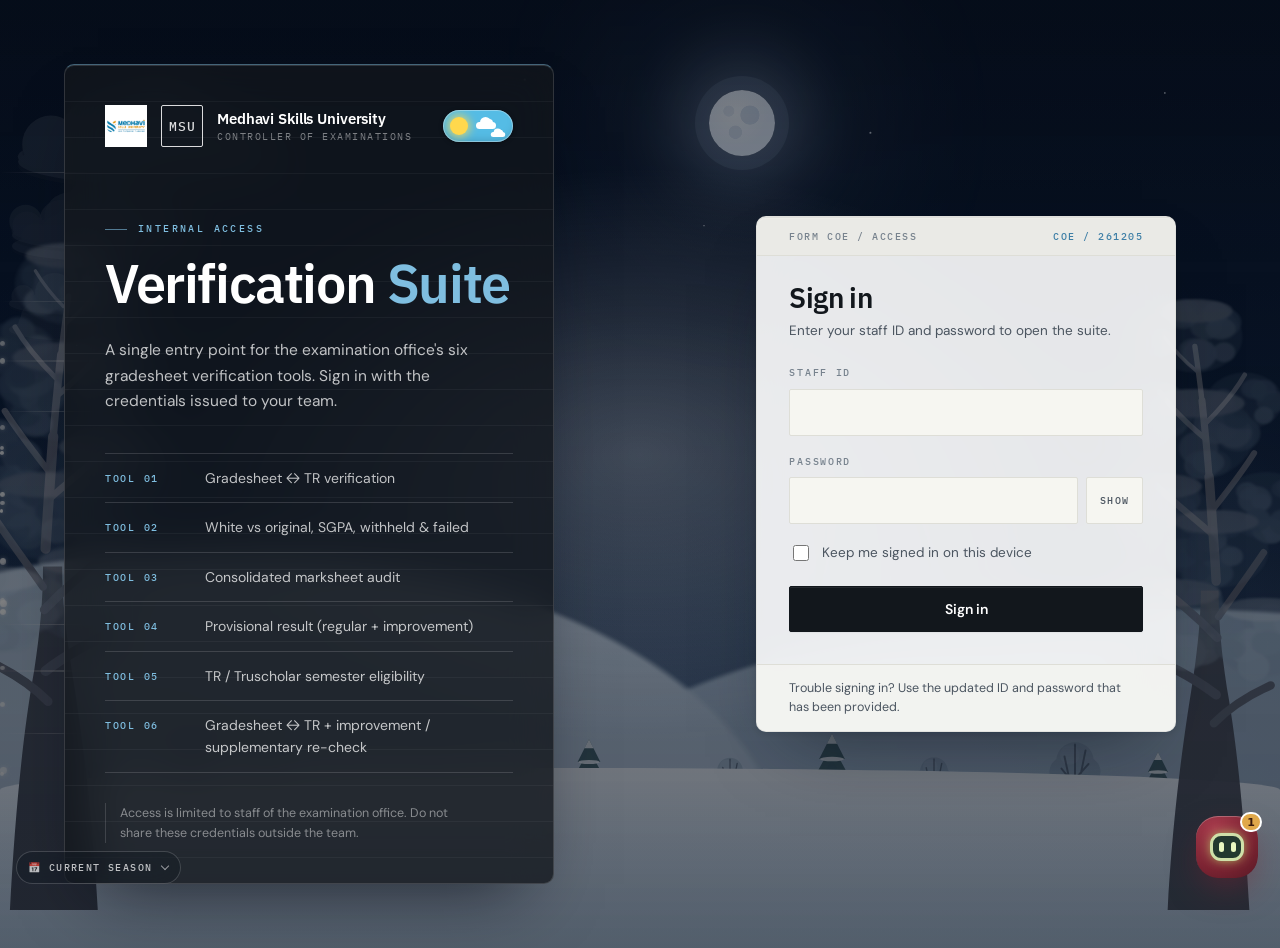
==== index.html @ a2b18666 "Add files via upload" ====
<!DOCTYPE html>
<html lang="en">
<head>
<meta charset="utf-8">
<meta name="viewport" content="width=device-width, initial-scale=1">
<title>Verification Suite — Controller of Examinations</title>
<meta name="description" content="Entry point for the examination verification tools used by the Controller of Examinations office.">
<meta name="robots" content="noindex, nofollow">
<meta name="color-scheme" content="light dark">

<!-- Theme is applied before first paint so the page never flashes the wrong mode. -->
<script>
(function () {
  try {
    var stored = localStorage.getItem("vsuite.theme");
    /* Light is the default. The system preference is no longer used, so a
       first visit always opens in light mode; dark is only applied when the
       user has chosen it before with the toggle. */
    var theme = (stored === "dark" || stored === "light") ? stored : "light";
    document.documentElement.setAttribute("data-theme", theme);
  } catch (e) {
    document.documentElement.setAttribute("data-theme", "light");
  }
})();
</script>

<link rel="preconnect" href="https://fonts.googleapis.com">
<link rel="preconnect" href="https://fonts.gstatic.com" crossorigin>
<link href="https://fonts.googleapis.com/css2?family=DM+Sans:wght@400;500;600;700&family=IBM+Plex+Mono:wght@400;500;600&family=IBM+Plex+Sans:wght@400;500;600;700&display=swap" rel="stylesheet">
<link rel="stylesheet" href="style.css">
<!-- seasonal background layer (add-on, loads after style.css so it can tint the accent) -->
<link rel="stylesheet" href="season.css">
</head>
<script src="mirage-companion-widget.js" defer></script>
<!-- riso dot cursor trail (decorative, theme-aware; delete this line to remove it) -->
<script src="riso-trail.js" defer></script>
<body class="is-booting">

<!-- ============================================================
     BOOT GATE — shown while the session check runs.
     Neither the login screen nor the portal is rendered until
     script.js decides which one to show.
     ============================================================ -->
<div class="boot" id="boot" role="status" aria-live="polite">
  <span class="boot__mark" aria-hidden="true"></span>
  <p class="boot__text">Checking session</p>
</div>


<!-- ============================================================
     SIGN-IN
     ============================================================ -->
<main class="auth" id="login" hidden>

  <section class="auth__brand">
    <div class="auth__brandInner">

      <div class="auth__top">
        <div class="brandmark">
          <img src="assets/logo.png" alt="" class="brandmark__img" data-logo>
          <span class="brandmark__fallback" data-logo-fallback hidden aria-hidden="true">MSU</span>
          <span class="brandmark__text">
            <strong data-org-name>Medhavi Skills University</strong>
            <span data-org-unit>Controller of Examinations</span>
          </span>
        </div>

        <button type="button" class="theme-toggle theme-toggle--onSlab" data-theme-toggle
                role="switch" aria-checked="false" aria-label="Dark theme" title="Switch to dark theme">
          <span class="sky" aria-hidden="true">
            <span class="sky__stars"><i></i><i></i><i></i><i></i><i></i></span>
            <span class="sky__sun"></span>
            <span class="sky__moon"></span>
            <span class="sky__cloud sky__cloud--1"></span>
            <span class="sky__cloud sky__cloud--2"></span>
          </span>
        </button>
      </div>

      <p class="auth__label">Internal access</p>

      <h1 class="auth__title">Verification <em>Suite</em></h1>

      <p class="auth__lede">
        A single entry point for the examination office's six gradesheet
        verification tools. Sign in with the credentials issued to your team.
      </p>

      <dl class="auth__facts">
        <div>
          <dt>Tool 01</dt>
          <dd>Gradesheet ↔ TR verification</dd>
        </div>
        <div>
          <dt>Tool 02</dt>
          <dd>White vs original, SGPA, withheld &amp; failed</dd>
        </div>
        <div>
          <dt>Tool 03</dt>
          <dd>Consolidated marksheet audit</dd>
        </div>
        <div>
          <dt>Tool 04</dt>
          <dd>Provisional result (regular + improvement)</dd>
        </div>
        <div>
          <dt>Tool 05</dt>
          <dd>TR / Truscholar semester eligibility</dd>
        </div>
        <div>
          <dt>Tool 06</dt>
          <dd>Gradesheet ↔ TR + improvement / supplementary re-check</dd>
        </div>
      </dl>

      <p class="auth__note">
        Access is limited to staff of the examination office. Do not share
        these credentials outside the team.
      </p>
    </div>
  </section>

  <section class="auth__panel">
    <div class="slip" id="slip">
      <header class="slip__head">
        <span class="slip__form">Form COE&nbsp;/ Access</span>
        <span class="slip__serial" data-serial>—</span>
      </header>

      <h2 class="slip__title">Sign in</h2>
      <p class="slip__sub">Enter your staff ID and password to open the suite.</p>

      <form class="form" id="loginForm" novalidate>
        <div class="field">
          <label for="userId">Staff ID</label>
          <input type="text" id="userId" name="userId"
                 autocomplete="username" autocapitalize="none"
                 spellcheck="false" required
                 aria-describedby="formError">
        </div>

        <div class="field">
          <label for="password">Password</label>
          <div class="field__row">
            <input type="password" id="password" name="password"
                   autocomplete="current-password" required
                   aria-describedby="formError">
            <button type="button" class="reveal-btn" id="togglePassword"
                    aria-pressed="false" aria-label="Show password">Show</button>
          </div>
        </div>

        <label class="check">
          <input type="checkbox" id="keepSignedIn">
          <span>Keep me signed in on this device</span>
        </label>

        <p class="form__error" id="formError" role="alert" hidden></p>

        <button type="submit" class="btn btn--primary btn--block" id="submitBtn">
          <span class="btn__label">Sign in</span>
        </button>
      </form>

      <p class="slip__foot">
        Trouble signing in? Use the updated ID and password that has been provided.
      </p>

      <!-- authentication confirmation state (id, class and .is-on hook unchanged) -->
      <div class="stamp" id="stamp" aria-hidden="true">
        <div class="stamp__ink">
          <span class="stamp__sigil" aria-hidden="true">
            <svg viewBox="0 0 46 46" fill="none" xmlns="http://www.w3.org/2000/svg">
              <circle cx="23" cy="23" r="21" stroke="currentColor" stroke-width="1" opacity=".18"/>
              <circle class="stamp__ring" cx="23" cy="23" r="21" stroke="currentColor" stroke-width="1.25"
                      stroke-linecap="round" transform="rotate(-90 23 23)"/>
              <path class="stamp__tick" d="M15 23.4 L20.6 29 L31 18.6" stroke="currentColor"
                    stroke-width="1.6" stroke-linecap="square" stroke-linejoin="miter"/>
            </svg>
          </span>
          <span class="stamp__word">Authenticated</span>
          <span class="stamp__line">Verification complete</span>
          <span class="stamp__meta" data-stamp-time></span>
        </div>
      </div>
    </div>
  </section>
</main>


<!-- ============================================================
     PORTAL (protected)
     ============================================================ -->
<div class="app" id="app" hidden>

  <header class="site-header" id="siteHeader">
    <div class="wrap site-header__inner">
      <a class="brandmark brandmark--sm" href="#overview">
        <img src="assets/logo.png" alt="" class="brandmark__img" data-logo>
        <span class="brandmark__fallback" data-logo-fallback hidden aria-hidden="true">MSU</span>
        <span class="brandmark__text">
          <strong>Verification Suite</strong>
          <span data-org-unit>Controller of Examinations</span>
        </span>
      </a>

      <nav class="nav" id="primaryNav" aria-label="Sections">
        <a href="#overview" class="nav__link" data-nav>Overview</a>
        <a href="#tools" class="nav__link" data-nav>Tools</a>
        <a href="#workflow" class="nav__link" data-nav>How it works</a>
        <a href="#about" class="nav__link" data-nav>About</a>
      </nav>

      <button type="button" class="theme-toggle" data-theme-toggle
              role="switch" aria-checked="false" aria-label="Dark theme" title="Switch to dark theme">
        <span class="sky" aria-hidden="true">
          <span class="sky__stars"><i></i><i></i><i></i><i></i><i></i></span>
          <span class="sky__sun"></span>
          <span class="sky__moon"></span>
          <span class="sky__cloud sky__cloud--1"></span>
          <span class="sky__cloud sky__cloud--2"></span>
        </span>
      </button>

      <div class="site-header__user">
        <span class="userchip" title="Signed in">
          <span class="userchip__dot" aria-hidden="true"></span>
          <span data-current-user>—</span>
        </span>
        <button type="button" class="btn btn--ghost btn--sm" id="logoutBtn">Sign out</button>
      </div>

      <button type="button" class="menu-btn" id="menuBtn"
              aria-expanded="false" aria-controls="mobileNav" aria-label="Open menu">
        <span aria-hidden="true"></span>
      </button>
    </div>

    <div class="mobile-nav" id="mobileNav" hidden>
      <a href="#overview" class="mobile-nav__link" data-nav>Overview</a>
      <a href="#tools" class="mobile-nav__link" data-nav>Tools</a>
      <a href="#workflow" class="mobile-nav__link" data-nav>How it works</a>
      <a href="#about" class="mobile-nav__link" data-nav>About</a>
      <div class="mobile-nav__foot">
        <span class="userchip"><span class="userchip__dot" aria-hidden="true"></span><span data-current-user>—</span></span>
        <button type="button" class="btn btn--ghost btn--sm" data-logout>Sign out</button>
      </div>
    </div>
  </header>

  <main>

    <!-- HERO -->
    <section class="hero" id="overview">
      <div class="wrap hero__grid">
        <div class="hero__copy reveal">
          <p class="eyebrow"><span>01</span> Overview</p>
          <h1 class="hero__title">
            <span class="hero__titleLine">Six verification tools for</span>
            <em>examination records.</em>
          </h1>
          <p class="hero__lede">
            The suite brings together the checks the examination office runs on
            gradesheets: comparing issued PDFs against the tabulated result,
            comparing white-background copies against sealed originals,
            re-deriving the numbers printed on each sheet, auditing the
            consolidated marksheet, building the provisional result and
            checking semester eligibility and re-checking improvement and
            supplementary marks. Each tool runs on its
            own and produces an Excel report you can download.
          </p>
          <div class="hero__actions">
            <a href="#tools" class="btn btn--primary">Go to the tools <span aria-hidden="true">→</span></a>
            <a href="#workflow" class="btn btn--quiet">How it works</a>
          </div>

          <dl class="hero__meta">
            <div>
              <dt>Tools</dt>
              <dd>06</dd>
            </div>
            <div>
              <dt>Output</dt>
              <dd>Excel report</dd>
            </div>
            <div>
              <dt>Runs</dt>
              <dd>In your browser</dd>
            </div>
          </dl>
        </div>

        <!-- signature: a specimen comparison record -->
        <aside class="specimen reveal" aria-label="Illustration of a field-by-field comparison">
          <div class="specimen__head">
            <span>Specimen — field comparison</span>
            <span class="specimen__key" aria-hidden="true">TR · PDF</span>
          </div>

          <div class="specimen__cols" aria-hidden="true">
            <span>Field</span>
            <span>Tabulated result</span>
            <span>Gradesheet</span>
            <span></span>
          </div>

          <ul class="specimen__rows">
            <li class="ok"><span class="specimen__field">Registration No.</span><span class="specimen__val">23BSC0148</span><span class="specimen__val specimen__val--b">23BSC0148</span><span class="specimen__mark" aria-hidden="true">✓</span></li>
            <li class="ok"><span class="specimen__field">Credit structure</span><span class="specimen__val">3-0-0</span><span class="specimen__val specimen__val--b">3-0-0</span><span class="specimen__mark" aria-hidden="true">✓</span></li>
            <li class="bad"><span class="specimen__field">SGPA</span><span class="specimen__val">7.6</span><span class="specimen__val specimen__val--b">7.60</span><span class="specimen__mark" aria-hidden="true">✕</span></li>
            <li class="ok"><span class="specimen__field">Total credit points</span><span class="specimen__val">218</span><span class="specimen__val specimen__val--b">218</span><span class="specimen__mark" aria-hidden="true">✓</span></li>
            <li class="bad"><span class="specimen__field">Mother's name</span><span class="specimen__val">Sunita Devi</span><span class="specimen__val specimen__val--b">blank</span><span class="specimen__mark" aria-hidden="true">✕</span></li>
            <li class="ok"><span class="specimen__field">Course code</span><span class="specimen__val">MTL100 [T]</span><span class="specimen__val specimen__val--b">MTL100 [T]</span><span class="specimen__mark" aria-hidden="true">✓</span></li>
          </ul>

          <div class="specimen__tally" aria-hidden="true">
            <span class="specimen__tallyOk">04 matched</span>
            <span class="specimen__tallyBad">02 flagged</span>
          </div>

          <p class="specimen__foot">
            Every difference is written to the report with the field, both values
            and the kind of difference found.
          </p>
        </aside>
      </div>
    </section>

    <!-- TOOLS -->
    <section class="section section--tools" id="tools">
      <div class="wrap">
        <header class="section__head reveal">
          <p class="eyebrow"><span>02</span> Tools</p>
          <h2 class="section__title">Choose a <em>verification tool</em></h2>
          <p class="section__lede">
            The six tools are separate applications. Opening one does not affect
            the others, and you can come back here to switch at any time.
          </p>
        </header>

        <div class="tools">

          <!-- TOOL 01 -->
          <article class="tool tool--primary reveal">
            <div class="tool__index" aria-hidden="true">01</div>
            <div class="tool__body">
              <p class="tool__kicker">Gradesheet ↔ tabulated result</p>
              <h3 class="tool__name">Marksheet vs TR Verification</h3>
              <p class="tool__desc">
                Loads the TR spreadsheet and a batch of gradesheet PDFs, pairs
                them on registration number, and reports every field that does
                not agree — identity block, subject table, credit structure,
                marks and totals — in one Excel workbook.
              </p>

              <ul class="tool__badges" aria-hidden="true">
                <li>TR → PDF</li>
                <li>Match</li>
                <li>Course codes</li>
                <li>Marks</li>
                <li>Credits</li>
                <li>Excel report</li>
              </ul>

              <ul class="tool__list">
                <li>Reads the TR from a chosen worksheet; TR layout is auto-detected, with a manual override for the three known formats.</li>
                <li>Handles the transcript identity formats in use, including sheets without an ABC ID row, which are reported as N/A rather than blank.</li>
                <li>Checks subject rows by course code, falling back to course name, and flags duplicate or mispaired courses.</li>
                <li>Re-derives maximum marks, total credits, total credit points and the credit structure, then compares them with what the sheet prints.</li>
                <li>Runs several hundred PDFs in one pass, keeps going in a background tab, and lists any file with no readable text layer.</li>
              </ul>

              <a class="btn btn--primary tool__cta" data-tool="allInOne" href="#" rel="noopener">
                Open Marksheet vs TR Verification <span aria-hidden="true">→</span>
              </a>
            </div>
          </article>

          <!-- TOOL 02 -->
          <article class="tool tool--secondary reveal">
            <div class="tool__index" aria-hidden="true">02</div>
            <div class="tool__body">
              <p class="tool__kicker">Four checks in one toolkit</p>
              <h3 class="tool__name">White vs Original Verification</h3>
              <p class="tool__desc">
                A toolkit built around the white-background versus sealed-original
                comparison, with three related checks that use the same PDFs and
                TR. Each check produces its own numbered Excel report.
              </p>

              <ul class="tool__badges" aria-hidden="true">
                <li>White ↔ original</li>
                <li>SGPA</li>
                <li>Percentage</li>
                <li>Withheld</li>
                <li>Failed</li>
              </ul>

              <ul class="tool__modules">
                <li>
                  <span class="tool__moduleName">White vs original</span>
                  <span class="tool__moduleText">Pairs the two sets on registration number, then compares every identity field, course row, total, summary value and the publication date.</span>
                </li>
                <li>
                  <span class="tool__moduleName">SGPA &amp; percentage</span>
                  <span class="tool__moduleText">Recomputes percentage and SGPA from each sheet's own rows, along with row credit points, column totals and maximum marks.</span>
                </li>
                <li>
                  <span class="tool__moduleName">Withheld students</span>
                  <span class="tool__moduleText">Reads the TR and lists students whose grace cell carries a W, exporting every grace cell with its Excel row number.</span>
                </li>
                <li>
                  <span class="tool__moduleName">Failed candidates</span>
                  <span class="tool__moduleText">Pulls failed candidates from the PDFs, the TR, or both, and cross-checks the two lists to show who was found by only one source.</span>
                </li>
              </ul>

              <a class="btn btn--primary tool__cta" data-tool="whiteVsOriginal" href="#" rel="noopener">
                Open White vs Original <span aria-hidden="true">→</span>
              </a>
            </div>
          </article>

          <!-- TOOL 03 -->
          <article class="tool tool--secondary tool--wide reveal">
            <div class="tool__index" aria-hidden="true">03</div>
            <div class="tool__body">
              <p class="tool__kicker">Consolidated transcript ↔ exact arithmetic</p>
              <h3 class="tool__name">Consolidated Marksheet Checker Tool</h3>
              <p class="tool__desc">
                Reads each consolidated transcript PDF, recomputes every SGPA,
                CGPA, credit, mark and percentage from the printed subject rows,
                and checks each figure against what the transcript claims —
                with exact fraction arithmetic, so a value either matches or it
                does not. Results come out as one Excel report.
              </p>

              <ul class="tool__badges" aria-hidden="true">
                <li>PDF → recompute</li>
                <li>SGPA</li>
                <li>CGPA</li>
                <li>Credits</li>
                <li>Percentage</li>
                <li>Excel report</li>
              </ul>

              <ul class="tool__list">
                <li>Reads the two-column semester layout and rotated pages; transcripts with no text layer are listed separately.</li>
                <li>Checks each semester's credit sum against its printed CREDITS line first, so a mis-read row is surfaced instead of silently accepted.</li>
                <li>Recomputes SGPA from the subject rows and CGPA using the selected Old or New formula, rounded exactly as the transcript expects.</li>
                <li>Re-derives each grade from marks, plus total credits, obtained and maximum marks and the percentage, and compares them with the printed values.</li>
                <li>Checks the programme and specialization against the expected text and the year of passing, with an editable Old / New grade scale.</li>
              </ul>

              <a class="btn btn--primary tool__cta" data-tool="consolidatedChecker" href="#" rel="noopener">
                Open Consolidated Marksheet Checker <span aria-hidden="true">→</span>
              </a>
            </div>
          </article>

          <!-- TOOL 04 -->
          <article class="tool tool--secondary reveal">
            <div class="tool__index" aria-hidden="true">04</div>
            <div class="tool__body">
              <p class="tool__kicker">Regular TR ↔ improvement TR</p>
              <h3 class="tool__name">Provisional Result Tool</h3>
              <p class="tool__desc">
                Loads the Regular TR and, where there was one, the Improvement /
                Supplementary TR for each semester, keeps the better attempt for
                every subject, and decides who is eligible for a provisional
                result. Everything comes out as one 8-sheet Excel workbook.
              </p>

              <ul class="tool__badges" aria-hidden="true">
                <li>Regular ↔ improvement</li>
                <li>Up to 8 semesters</li>
                <li>Withheld</li>
                <li>Provisional</li>
                <li>Excel report</li>
              </ul>

              <ul class="tool__list">
                <li>One Regular and one Improvement slot per semester; pick the right sheet from each file, or merge every program sheet.</li>
                <li>For every subject the higher of the Regular and Improvement totals is kept, and a student passes only if no subject in any semester is still F.</li>
                <li>A W in any Grace cell — any semester, any subject, either TR — withholds the result, even when the paper is declared P.</li>
                <li>Lists the Final Result (Provisional), Withheld and Fail — No Provisional students, plus the extracted values with sheet and row numbers.</li>
              </ul>

              <a class="btn btn--primary tool__cta" data-tool="provisional" href="#" rel="noopener">
                Open Provisional Result Tool <span aria-hidden="true">→</span>
              </a>
            </div>
          </article>

          <!-- TOOL 05 -->
          <article class="tool tool--secondary reveal">
            <div class="tool__index" aria-hidden="true">05</div>
            <div class="tool__body">
              <p class="tool__kicker">TR / Truscholar ↔ eligibility</p>
              <h3 class="tool__name">Tr-Tru Eligibility Checker</h3>
              <p class="tool__desc">
                Takes one result file per semester — a Truscholar marksheet or a
                TR, as .xlsx or .csv — matches students across the semesters and
                marks each one Eligible or Not Eligible. A student is eligible
                only when no subject in any semester has the grade F or Fail.
              </p>

              <ul class="tool__badges" aria-hidden="true">
                <li>Truscholar</li>
                <li>TR</li>
                <li>Up to 8 semesters</li>
                <li>Eligible</li>
                <li>Excel report</li>
              </ul>

              <ul class="tool__list">
                <li>File type is auto-detected per semester, with a manual Truscholar / TR override.</li>
                <li>Students are matched by Enrollment No, falling back to hall ticket number and then email.</li>
                <li>A missing record or a semester with no letter grades makes the student Not Eligible; blank grades are listed as warnings.</li>
                <li>Report: Summary, Eligible, Not Eligible, one sheet per semester, Warnings and How Decided.</li>
              </ul>

              <a class="btn btn--primary tool__cta" data-tool="trTruEligible" href="#" rel="noopener">
                Open Tr-Tru Eligibility Checker <span aria-hidden="true">→</span>
              </a>
            </div>
          </article>

          <!-- TOOL 06 -->
          <article class="tool tool--secondary tool--wide reveal">
            <div class="tool__index" aria-hidden="true">06</div>
            <div class="tool__body">
              <p class="tool__kicker">Gradesheet ↔ TR, plus improvement / supplementary re-check</p>
              <h3 class="tool__name">Marksheet vs TR + Improvement Re-check</h3>
              <p class="tool__desc">
                The Marksheet vs TR verification with a second page added. Run
                the main check on Page 1 as usual; Page 2 then takes an
                improvement or supplementary TR and re-checks only the students
                whose marks did not match because they re-appeared.
              </p>

              <ul class="tool__badges" aria-hidden="true">
                <li>Page 1 · Main check</li>
                <li>Page 2 · Improvement / Supplementary</li>
                <li>Best-of rule</li>
                <li>SGPA</li>
                <li>Excel report</li>
              </ul>

              <ul class="tool__list">
                <li>Page 1 is the same Marksheet vs TR verification; Page 2 works on its result and lists every student with a marks, grade, total, SGPA or percentage mismatch.</li>
                <li>The new TR may hold only the re-appeared subjects and only a few students. The exam type (Improvement or Supplementary) is read from the file, or set by hand.</li>
                <li>Choose whether the new TR marks replace the old ones, or the higher of the two is kept. Only subjects present in the new TR are replaced.</li>
                <li>Total, percentage, credit points and SGPA are recomputed from both TRs combined. The report is the Page 1 report with the updated marks plus one Improvement-Supp Field Check sheet.</li>
              </ul>

              <a class="btn btn--primary tool__cta" data-tool="allInOneImprovement" href="#" rel="noopener">
                Open Marksheet vs TR + Improvement Re-check <span aria-hidden="true">→</span>
              </a>
            </div>
          </article>

        </div>
      </div>
    </section>

    <!-- WORKFLOW -->
    <section class="section section--workflow" id="workflow">
      <div class="wrap">
        <header class="section__head reveal">
          <p class="eyebrow"><span>03</span> How it works</p>
          <h2 class="section__title">From sign-in to <em>report</em></h2>
        </header>

        <ol class="steps">
          <li class="step reveal">
            <span class="step__num">01</span>
            <h3 class="step__title">Sign in</h3>
            <p>Use the ID issued to the examination office team. Your session stays open in this browser until you sign out or it expires.</p>
          </li>
          <li class="step reveal">
            <span class="step__num">02</span>
            <h3 class="step__title">Pick the tool</h3>
            <p>Marksheet vs TR for gradesheets against the tabulated result; White vs Original for copy-to-copy comparison and the SGPA, withheld and failed checks; Consolidated Marksheet Checker to audit the consolidated transcript; Provisional Result to combine regular and improvement TRs; Tr-Tru Eligibility to check that no semester has an F; Marksheet vs TR + Improvement Re-check to re-check students who re-appeared in an improvement or supplementary exam.</p>
          </li>
          <li class="step reveal">
            <span class="step__num">03</span>
            <h3 class="step__title">Load the files and run</h3>
            <p>Add the TR workbook and the PDFs inside the tool, choose the format options if auto-detection needs a correction, then run the check.</p>
          </li>
          <li class="step reveal">
            <span class="step__num">04</span>
            <h3 class="step__title">Download and come back</h3>
            <p>Save the Excel report, then return to this page whenever you need another tool. The six applications keep their own state.</p>
          </li>
        </ol>
      </div>
    </section>

    <!-- ABOUT / NOTICE -->
    <section class="section section--about" id="about">
      <div class="wrap about">
        <div class="about__col reveal">
          <p class="eyebrow"><span>04</span> About</p>
          <h2 class="section__title">One door, <em>six independent tools</em></h2>
          <p>
            This portal holds no verification logic of its own. It signs you in,
            explains what each tool does, and links to the six applications,
            which are maintained as separate projects and can be updated
            independently of this page.
          </p>
          <p>
            All six tools are built to run in the browser: files are read by the
            page you open them in, and the reports are generated on your machine.
            This portal itself never receives a file. If you need this behaviour
            confirmed for a compliance record, verify it against the source of
            each application rather than relying on this summary.
          </p>
        </div>

        <aside class="notice reveal">
          <h3 class="notice__title">Handling of documents</h3>
          <ul class="notice__list">
            <li>Sign-in here controls access to the portal page only. It does not encrypt or protect the documents you work with.</li>
            <li>Downloaded reports are ordinary Excel files. Store them where your office normally keeps examination records.</li>
            <li>Sign out when you are finished on a shared computer, and avoid leaving reports in a shared downloads folder.</li>
            <li>Report anything that looks wrong in a result to the examination office before acting on it.</li>
          </ul>
        </aside>
      </div>
    </section>

  </main>

  <footer class="site-footer">
    <div class="wrap site-footer__inner">
      <div class="brandmark brandmark--sm">
        <img src="assets/logo.png" alt="" class="brandmark__img" data-logo>
        <span class="brandmark__fallback" data-logo-fallback hidden aria-hidden="true">MSU</span>
        <span class="brandmark__text">
          <strong data-org-name>Medhavi Skills University</strong>
          <span data-org-unit>Controller of Examinations</span>
        </span>
      </div>
      <p class="site-footer__meta">
        Internal verification suite · <span data-year>2026</span><br>
        For use by authorised examination office staff.
      </p>
    </div>
  </footer>
</div>

<!-- ============================================================
     SIGN-IN LOADING SCREEN
     Shown only between a successful sign-in and the portal.
     Purely presentational: it holds no authentication logic.
     ============================================================ -->
<div class="signin-load" id="signinLoad" hidden role="status" aria-live="polite">
  <div class="signin-load__stage">

    <div class="signin-load__brand">
      <img src="assets/logo.png" alt="" class="signin-load__logo" data-logo>
      <span class="brandmark__fallback" data-logo-fallback hidden aria-hidden="true">MSU</span>
      <span class="signin-load__brandText">
        <strong>Verification Suite</strong>
        <span data-org-unit>Controller of Examinations</span>
      </span>
    </div>

    <div class="signin-load__scene" id="signinScene">

      <!-- LANDSCAPE — every layer scrolls at its own speed (parallax), driven from
           script.js. The sun is the only layer that never moves. -->
      <div class="signin-load__world" aria-hidden="true">
        <div class="signin-load__sky"></div>
        <div class="signin-load__sun"></div>
        <div class="signin-load__layer signin-load__clouds"    data-parallax="0.06" data-tile="720" data-drift="14"></div>
        <div class="signin-load__layer signin-load__mountains" data-parallax="0.12" data-tile="520"></div>
        <div class="signin-load__layer signin-load__hills"     data-parallax="0.30" data-tile="420"></div>
        <div class="signin-load__layer signin-load__treesBack" data-parallax="0.62" data-tile="300"></div>
        <div class="signin-load__street">
          <div class="signin-load__layer signin-load__lane"    data-parallax="1"    data-tile="64"></div>
        </div>
        <div class="signin-load__layer signin-load__verge"     data-parallax="1.35" data-tile="380"></div>
      </div>

      <!-- the confirmation that appears in the space the truck leaves behind -->
      <div class="signin-load__seal" id="signinSeal" aria-hidden="true">
        <span class="signin-load__sealSigil">
          <svg viewBox="0 0 46 46" fill="none" xmlns="http://www.w3.org/2000/svg">
            <circle cx="23" cy="23" r="21" stroke="currentColor" stroke-width="1" opacity=".18"/>
            <circle class="signin-load__ring" cx="23" cy="23" r="21" stroke="currentColor" stroke-width="1.25"
                    stroke-linecap="round" transform="rotate(-90 23 23)"/>
            <path class="signin-load__tick" d="M15 23.4 L20.6 29 L31 18.6" stroke="currentColor"
                  stroke-width="1.6" stroke-linecap="square" stroke-linejoin="miter"/>
          </svg>
        </span>
        <span class="signin-load__sealWord">Authenticated</span>
      </div>

      <div class="signin-load__track" id="signinTrack">
        <div class="signin-load__truck" id="signinTruck">
          <span class="signin-load__exhaust" aria-hidden="true"></span>

          <svg viewBox="0 0 120 64" width="90" height="48" fill="none" xmlns="http://www.w3.org/2000/svg">
            <ellipse cx="60" cy="54" rx="52" ry="4" fill="#000" opacity=".18"/>
            <rect x="10" y="38" width="92" height="6" rx="2" fill="#0B1A2B"/>
            <rect x="10" y="10" width="56" height="30" rx="3" fill="#F2A354"/>
            <rect x="10" y="10" width="56" height="30" rx="3" stroke="#B9611C"/>
            <line x1="24" y1="10" x2="24" y2="40" stroke="#B9611C" opacity=".55"/>
            <line x1="38" y1="10" x2="38" y2="40" stroke="#B9611C" opacity=".55"/>
            <line x1="52" y1="10" x2="52" y2="40" stroke="#B9611C" opacity=".55"/>
            <rect x="10" y="10" width="56" height="4" rx="2" fill="#F7B37A"/>
            <path d="M66 40V19c0-1.7 1.3-3 3-3h19c1.5 0 2.9.8 3.6 2.1l8.8 15.3c.4.7.6 1.5.6 2.3V40H66Z" fill="#EAF0F6" stroke="#B9C6D3"/>
            <path d="M71 20h16.5c.6 0 1.2.3 1.5.9l4.8 8.6c.5.9-.2 2-1.2 2H71V20Z" fill="#6FA0C7" stroke="#4E7EA3" stroke-width=".75"/>
            <line x1="80" y1="20" x2="80" y2="40" stroke="#B9C6D3"/>
            <rect x="83" y="34" width="4" height="1.6" rx=".8" fill="#9FB2C6"/>
            <rect x="98.5" y="33" width="3.5" height="4" rx="1" fill="#FBD98C"/>
            <rect x="9" y="40" width="94" height="3" rx="1.4" fill="#0B1A2B" opacity=".35"/>
            <path d="M22 44a10 10 0 0 1 20 0Z" fill="#0B1A2B"/>
            <path d="M74 44a10 10 0 0 1 20 0Z" fill="#0B1A2B"/>

            <!-- REAR WHEEL — tire fixed at 32,46 r=9; only the hub group rotates -->
            <g id="signinWheelBack" class="signin-load__wheel">
              <circle cx="32" cy="46" r="9" fill="#16324D"/>
              <circle cx="32" cy="46" r="9" stroke="#0B1A2B" stroke-width="1.5"/>
              <g id="signinWheelBackSpin" class="signin-load__wheelSpin">
                <line x1="32" y1="39.5" x2="32" y2="43" stroke="#DCE4EC" stroke-width="1.5" stroke-linecap="round"/>
                <line x1="38.5" y1="46" x2="35" y2="46" stroke="#DCE4EC" stroke-width="1.5" stroke-linecap="round"/>
                <line x1="32" y1="52.5" x2="32" y2="49" stroke="#DCE4EC" stroke-width="1.5" stroke-linecap="round"/>
                <line x1="25.5" y1="46" x2="29" y2="46" stroke="#DCE4EC" stroke-width="1.5" stroke-linecap="round"/>
                <circle cx="32" cy="46" r="3.2" fill="#DCE4EC"/>
                <circle cx="32" cy="46" r="1.2" fill="#16324D"/>
              </g>
            </g>

            <!-- FRONT WHEEL — tire fixed at 84,46 r=9; only the hub group rotates -->
            <g id="signinWheelFront" class="signin-load__wheel">
              <circle cx="84" cy="46" r="9" fill="#16324D"/>
              <circle cx="84" cy="46" r="9" stroke="#0B1A2B" stroke-width="1.5"/>
              <g id="signinWheelFrontSpin" class="signin-load__wheelSpin">
                <line x1="84" y1="39.5" x2="84" y2="43" stroke="#DCE4EC" stroke-width="1.5" stroke-linecap="round"/>
                <line x1="90.5" y1="46" x2="87" y2="46" stroke="#DCE4EC" stroke-width="1.5" stroke-linecap="round"/>
                <line x1="84" y1="52.5" x2="84" y2="49" stroke="#DCE4EC" stroke-width="1.5" stroke-linecap="round"/>
                <line x1="77.5" y1="46" x2="81" y2="46" stroke="#DCE4EC" stroke-width="1.5" stroke-linecap="round"/>
                <circle cx="84" cy="46" r="3.2" fill="#DCE4EC"/>
                <circle cx="84" cy="46" r="1.2" fill="#16324D"/>
              </g>
            </g>
          </svg>
        </div>
      </div>
    </div>

    <!-- progress bar (was the thin "road" line; id kept for script.js) -->
    <div class="signin-load__road">
      <span class="signin-load__roadFill" id="signinRoadFill"></span>
    </div>

    <p class="signin-load__text" id="signinText">Opening the verification suite</p>
    <p class="signin-load__sub" id="signinSub">Preparing your session</p>
    <p class="signin-load__pct" id="signinPct">0%</p>

  </div>
</div>

<script src="script.js"></script>
<!-- seasonal background layer (add-on, never touches authentication) -->
<script src="season.js"></script>
</body>
</html>
---- style.css ----
/* ============================================================
   VERIFICATION SUITE — stylesheet
   Controller of Examinations · internal records system

   1.  Theme tokens (light + dark)
   2.  Base + utilities
   3.  Brandmark
   4.  Theme toggle
   5.  Buttons + form controls
   6.  Boot gate
   7.  Sign-in screen (slip + authentication confirmation)
   8.  Portal header + navigation
   9.  Hero + specimen record
   10. Sections + tool modules
   11. Workflow steps
   12. About + notice
   13. Footer
   14. Motion, reveals + responsive
   ============================================================ */

/* ---------- 1. Theme tokens ---------- */
:root{
  color-scheme: light;

  /* surfaces */
  --paper:      #F1F1EC;   /* page */
  --surface:    #FFFFFF;   /* card */
  --surface-2:  #F6F6F1;   /* quiet fill / banded rows */
  --surface-3:  #EDEDE6;   /* form bands */

  /* text */
  --ink:        #12171C;
  --ink-soft:   #4B5560;
  --ink-faint:  #78838E;

  /* lines */
  --rule:        #DEDED7;
  --rule-soft:   #E9E9E2;
  --rule-strong: #C3C3B8;

  /* accents */
  --seal:       #0E7C87;   /* institutional accent: turquoise */
  --seal-deep:  #0A5B64;
  --seal-tint:  rgba(14,124,135,.09);
  --verify:     #2E6B4F;   /* matched */
  --flag:       #AE3E2D;   /* mismatched */
  --flag-tint:  rgba(174,62,45,.07);
  --flag-ink:   #7D2C1F;

  /* dark slab: sign-in panel, primary tool module */
  --slab:         #12171C;
  --slab-2:       rgba(255,255,255,.035);
  --on-slab:      #FFFFFF;
  --on-slab-soft: rgba(255,255,255,.74);
  --on-slab-faint:rgba(255,255,255,.46);
  --slab-rule:    rgba(255,255,255,.14);
  --slab-accent:  #5CC9D4;   /* teal, tuned for the dark slab */

  /* primary button */
  --primary-bg:       var(--slab);
  --primary-bg-hover: #000000;
  --primary-fg:       #FFFFFF;

  /* chrome */
  --header-bg: rgba(241,241,236,.88);
  --overlay:   rgba(255,255,255,.94);
  --grid-line: rgba(18,23,28,.04);

  --shadow-sm:   0 1px 1px rgba(18,23,28,.04);
  --shadow:      0 1px 2px rgba(18,23,28,.05), 0 12px 28px -22px rgba(18,23,28,.30);
  --shadow-lift: 0 1px 3px rgba(18,23,28,.06), 0 22px 44px -28px rgba(18,23,28,.34);

  /* type */
  --font-display: "IBM Plex Sans", system-ui, -apple-system, "Segoe UI", Arial, sans-serif;
  --font-body:    "DM Sans", system-ui, -apple-system, "Segoe UI", Arial, sans-serif;
  --font-mono:    "IBM Plex Mono", ui-monospace, "SFMono-Regular", Menlo, Consolas, monospace;

  /* metrics */
  --wrap: 1200px;
  --gutter: clamp(20px, 5vw, 56px);
  --radius: 2px;
  --radius-lg: 3px;
  --rail: 74px;
  --ease: cubic-bezier(.22,.61,.36,1);
  --ease-draw: cubic-bezier(.4,0,.2,1);
}

[data-theme="dark"]{
  color-scheme: dark;

  --paper:      #0A0E12;
  --surface:    #11161C;
  --surface-2:  #161D25;
  --surface-3:  #1A222B;

  --ink:        #F2F4F6;
  --ink-soft:   #9AA5B0;
  --ink-faint:  #76818C;

  --rule:        rgba(255,255,255,.10);
  --rule-soft:   rgba(255,255,255,.055);
  --rule-strong: rgba(255,255,255,.20);

  --seal:       #45C6D2;
  --seal-deep:  #7BDCE5;
  --seal-tint:  rgba(69,198,210,.14);
  --verify:     #5FBF92;
  --flag:       #E0796A;
  --flag-tint:  rgba(224,121,106,.10);
  --flag-ink:   #F0A99D;

  --slab:         #1A222C;
  --slab-2:       rgba(255,255,255,.04);
  --on-slab:      #F2F4F6;
  --on-slab-soft: rgba(242,244,246,.72);
  --on-slab-faint:rgba(242,244,246,.46);
  --slab-rule:    rgba(255,255,255,.12);
  --slab-accent:  #5FD3DE;

  --primary-bg:       #F2F4F6;
  --primary-bg-hover: #FFFFFF;
  --primary-fg:       #0A0E12;

  --header-bg: rgba(10,14,18,.86);
  --overlay:   rgba(10,14,18,.94);
  --grid-line: rgba(255,255,255,.035);

  --shadow-sm:   0 1px 2px rgba(0,0,0,.44);
  --shadow:      0 1px 2px rgba(0,0,0,.44), 0 16px 36px -26px rgba(0,0,0,.85);
  --shadow-lift: 0 2px 6px rgba(0,0,0,.48), 0 26px 54px -30px rgba(0,0,0,.9);
}

/* short cross-fade only while the theme is being switched */
html.theme-switching,
html.theme-switching *,
html.theme-switching *::before,
html.theme-switching *::after{
  transition: background-color .26s var(--ease),
              border-color .26s var(--ease),
              color .26s var(--ease),
              fill .26s var(--ease),
              stroke .26s var(--ease),
              box-shadow .26s var(--ease) !important;
}

/* ---------- 2. Base ---------- */
*,*::before,*::after{ box-sizing:border-box; }

html{ -webkit-text-size-adjust:100%; scroll-behavior:smooth; }

/* keep sticky-header height clear of anchored sections */
section[id]{ scroll-margin-top:88px; }

body{
  margin:0;
  background:var(--paper);
  color:var(--ink);
  font-family:var(--font-body);
  font-size:16px;
  line-height:1.6;
  overflow-x:hidden;
  -webkit-font-smoothing:antialiased;
  text-rendering:optimizeLegibility;
}

body.is-booting{ overflow:hidden; }

img{ max-width:100%; height:auto; }

h1,h2,h3{
  font-family:var(--font-display);
  font-weight:600;
  line-height:1.14;
  letter-spacing:-.017em;
  margin:0;
}
p{ margin:0; }
ul,ol{ margin:0; padding:0; list-style:none; }

a{ color:inherit; }

:focus-visible{
  outline:2px solid var(--seal);
  outline-offset:3px;
  border-radius:1px;
}

.wrap{
  width:100%;
  max-width:var(--wrap);
  margin-inline:auto;
  padding-inline:var(--gutter);
}

/* ruled section label: 01 — Overview ————— */
.eyebrow{
  display:flex;
  align-items:center;
  gap:10px;
  margin-bottom:20px;
  font-family:var(--font-mono);
  font-size:10.5px;
  font-weight:500;
  letter-spacing:.2em;
  text-transform:uppercase;
  color:var(--ink-faint);
}
.eyebrow span{
  display:inline-flex;
  align-items:center;
  gap:10px;
  color:var(--seal);
}
.eyebrow span::after{
  content:"";
  display:block;
  width:16px;
  height:1px;
  background:var(--rule-strong);
}
.eyebrow::after{
  content:"";
  flex:1;
  height:1px;
  background:var(--rule);
}

/* ---------- 3. Brandmark ---------- */
.brandmark{
  display:flex;
  align-items:center;
  gap:14px;
  text-decoration:none;
}
.brandmark__img{
  width:auto;
  height:42px;
  max-width:150px;
  object-fit:contain;
  display:block;
}
.brandmark__fallback{
  display:grid;
  place-items:center;
  width:42px; height:42px;
  border:1px solid currentColor;
  border-radius:var(--radius);
  font-family:var(--font-mono);
  font-size:12.5px;
  font-weight:500;
  letter-spacing:.08em;
  opacity:.85;
}
.brandmark__text{ display:flex; flex-direction:column; gap:3px; line-height:1.2; }
.brandmark__text strong{
  font-family:var(--font-display);
  font-size:15px;
  font-weight:600;
  letter-spacing:-.008em;
}
.brandmark__text span{
  font-family:var(--font-mono);
  font-size:9.5px;
  font-weight:400;
  letter-spacing:.16em;
  text-transform:uppercase;
  color:var(--ink-faint);
}
.brandmark--sm .brandmark__img{ height:34px; }
.brandmark--sm .brandmark__fallback{ width:34px; height:34px; font-size:11px; }

/* ---------- 4. Theme toggle (animated sky) ---------- */
/*
   The control is a small sky scene. Day and night are driven entirely by
   [data-theme] on <html>, so the JavaScript that flips the theme did not
   change: it still just sets that attribute.

   The transitions below are marked !important because html.theme-switching
   applies a short blanket transition with !important while the theme flips,
   which would otherwise cancel the sun, moon, cloud and star movement.
*/
.theme-toggle{
  flex:none;
  display:inline-flex;
  align-items:center;
  padding:0;
  border:0;
  background:none;
  cursor:pointer;
  border-radius:99px;
  -webkit-tap-highlight-color:transparent;
}
.theme-toggle:focus-visible{
  outline:2px solid var(--seal);
  outline-offset:3px;
}

.sky{
  position:relative;
  display:block;
  width:70px;
  height:32px;
  border-radius:99px;
  overflow:hidden;
  background:#55bce5;
  box-shadow:
    inset 0 0 0 1px rgba(255,255,255,.28),
    inset 0 -6px 12px -8px rgba(0,0,0,.35),
    0 1px 3px rgba(0,0,0,.18);
  transition:background-color 1.4s var(--ease), box-shadow .3s var(--ease) !important;
}
[data-theme="dark"] .sky{ background:#08275c; }
.theme-toggle:hover .sky{
  box-shadow:
    inset 0 0 0 1px rgba(255,255,255,.45),
    inset 0 -6px 12px -8px rgba(0,0,0,.35),
    0 1px 3px rgba(0,0,0,.18);
}

/* sun: sits left in day, slides out and shrinks away at night */
.sky__sun{
  position:absolute;
  top:7px;
  left:7px;
  width:18px;
  height:18px;
  border-radius:50%;
  background:#ffd84d;
  box-shadow:0 0 9px 2px rgba(255,216,77,.75);
  opacity:1;
  transform:scale(1);
  transition:left 1.4s var(--ease), opacity 1s var(--ease), transform 1.4s var(--ease) !important;
}
[data-theme="dark"] .sky__sun{
  left:-24px;
  opacity:0;
  transform:scale(.6);
}

/* moon: waits off the right edge in day, slides in at night */
.sky__moon{
  position:absolute;
  top:8px;
  right:-24px;
  width:16px;
  height:16px;
  border-radius:50%;
  background:#eef2f6;
  box-shadow:0 0 8px rgba(255,255,255,.55);
  opacity:0;
  transform:scale(.85);
  transition:right 1.4s var(--ease), opacity 1s var(--ease), transform 1.4s var(--ease) !important;
}
[data-theme="dark"] .sky__moon{
  right:9px;
  opacity:1;
  transform:scale(1);
}

/* clouds: drift off to the right as night falls */
.sky__cloud{
  position:absolute;
  width:20px;
  height:7px;
  border-radius:99px;
  background:#fff;
  opacity:1;
  transition:transform 1.4s var(--ease), opacity 1s var(--ease) !important;
}
.sky__cloud::before,
.sky__cloud::after{
  content:"";
  position:absolute;
  background:#fff;
  border-radius:50%;
}
.sky__cloud::before{ width:11px; height:11px; left:4px; top:-5px; }
.sky__cloud::after{  width:8px;  height:8px;  right:3px; top:-3px; }

.sky__cloud--1{ top:12px; left:33px; transform:translateX(0) scale(1); }
.sky__cloud--2{ top:21px; left:45px; transform:translateX(0) scale(.72); }
[data-theme="dark"] .sky__cloud--1{ opacity:0; transform:translateX(28px) scale(1); }
[data-theme="dark"] .sky__cloud--2{ opacity:0; transform:translateX(28px) scale(.72); }

/* stars: fade up once the sky has darkened */
.sky__stars{
  position:absolute;
  inset:0;
  opacity:0;
  transition:opacity 1.4s var(--ease) !important;
}
[data-theme="dark"] .sky__stars{ opacity:1; }
.sky__stars i{
  position:absolute;
  display:block;
  width:2px;
  height:2px;
  border-radius:50%;
  background:#fff;
  box-shadow:0 0 3px rgba(255,255,255,.9);
}
.sky__stars i:nth-child(1){ left:9px;  top:8px;  }
.sky__stars i:nth-child(2){ left:18px; top:20px; width:1.5px; height:1.5px; }
.sky__stars i:nth-child(3){ left:28px; top:6px;  }
.sky__stars i:nth-child(4){ left:36px; top:22px; }
.sky__stars i:nth-child(5){ left:40px; top:6px; width:1.5px; height:1.5px; }

/* the toggle sitting on the dark sign-in slab needs a touch more contrast */
.theme-toggle--onSlab .sky{
  box-shadow:
    inset 0 0 0 1px rgba(255,255,255,.34),
    inset 0 -6px 12px -8px rgba(0,0,0,.35),
    0 1px 4px rgba(0,0,0,.35);
}

@media (prefers-reduced-motion: reduce){
  .sky,
  .sky__sun,
  .sky__moon,
  .sky__cloud,
  .sky__stars{ transition:none !important; }
}

/* ---------- 5. Buttons + controls ---------- */
.btn{
  --btn-bg:transparent;
  --btn-fg:var(--ink);
  --btn-bd:var(--rule-strong);
  position:relative;
  display:inline-flex;
  align-items:center;
  justify-content:center;
  gap:10px;
  min-height:46px;
  padding:0 20px;
  border:1px solid var(--btn-bd);
  border-radius:var(--radius);
  background:var(--btn-bg);
  color:var(--btn-fg);
  font-family:var(--font-body);
  font-size:14px;
  font-weight:600;
  letter-spacing:.004em;
  text-decoration:none;
  cursor:pointer;
  transition:background-color .2s var(--ease), color .2s var(--ease),
             border-color .2s var(--ease), box-shadow .2s var(--ease);
}
.btn span[aria-hidden="true"]{
  display:inline-block;
  transition:transform .24s var(--ease);
}
.btn:hover span[aria-hidden="true"]{ transform:translateX(3px); }

.btn--primary{
  --btn-bg:var(--primary-bg);
  --btn-fg:var(--primary-fg);
  --btn-bd:var(--primary-bg);
  box-shadow:inset 0 1px 0 rgba(255,255,255,.08), var(--shadow-sm);
}
.btn--primary:hover{
  --btn-bg:var(--primary-bg-hover);
  --btn-bd:var(--primary-bg-hover);
}

.btn--quiet{ --btn-bg:transparent; --btn-fg:var(--ink); --btn-bd:var(--rule-strong); }
.btn--quiet:hover{ --btn-bd:var(--seal); --btn-fg:var(--seal); --btn-bg:var(--seal-tint); }

.btn--ghost{
  --btn-bd:var(--rule);
  --btn-bg:var(--surface);
}
.btn--ghost:hover{ --btn-bd:var(--rule-strong); }

.btn--sm{ min-height:34px; padding:0 13px; font-size:12.5px; }
.btn--block{ width:100%; }
.btn[disabled],
.btn[aria-disabled="true"]{ opacity:.48; pointer-events:none; }

.btn.is-busy{ cursor:progress; }
.btn.is-busy .btn__label{ opacity:.72; }
.btn.is-busy::after{
  content:"";
  position:absolute;
  right:18px;
  width:13px; height:13px;
  border:1.5px solid currentColor;
  border-top-color:transparent;
  border-radius:50%;
  opacity:.75;
  animation:spin 700ms linear infinite;
}

.field{ margin-bottom:18px; }
.field label{
  display:block;
  font-family:var(--font-mono);
  font-size:9.5px;
  font-weight:500;
  letter-spacing:.18em;
  text-transform:uppercase;
  color:var(--ink-faint);
  margin-bottom:8px;
}
.field input[type="text"],
.field input[type="password"]{
  width:100%;
  padding:12px 13px;
  border:1px solid var(--rule);
  border-radius:var(--radius);
  background:var(--surface-2);
  font-family:var(--font-body);
  font-size:16px;
  font-weight:500;
  letter-spacing:.006em;
  color:var(--ink);
  caret-color:var(--seal);
  transition:border-color .2s var(--ease), box-shadow .2s var(--ease),
             background-color .2s var(--ease);
}
.field input::placeholder{ color:var(--ink-faint); }
.field input:hover{ border-color:var(--rule-strong); }
.field input:focus{
  outline:none;
  background:var(--surface);
  border-color:var(--seal);
  box-shadow:0 0 0 3px var(--seal-tint);
}
.field__row{ display:flex; align-items:stretch; gap:8px; }
.field__row input{ flex:1; min-width:0; }

.reveal-btn{
  flex:none;
  display:grid;
  place-items:center;
  border:1px solid var(--rule);
  border-radius:var(--radius);
  background:var(--surface-2);
  padding:0 13px;
  font-family:var(--font-mono);
  font-size:10px;
  font-weight:500;
  letter-spacing:.14em;
  text-transform:uppercase;
  color:var(--ink-soft);
  cursor:pointer;
  transition:color .2s var(--ease), border-color .2s var(--ease),
             background-color .2s var(--ease);
}
.reveal-btn:hover{ color:var(--seal); border-color:var(--seal); background:var(--surface); }

.check{
  display:flex;
  align-items:center;
  gap:10px;
  font-size:13.5px;
  color:var(--ink-soft);
  margin:2px 0 22px;
  cursor:pointer;
}
.check input{ width:16px; height:16px; accent-color:var(--seal); }

.form__error{
  position:relative;
  border:1px solid var(--rule);
  border-left:2px solid var(--flag);
  border-radius:var(--radius);
  background:var(--flag-tint);
  padding:11px 14px;
  margin-bottom:18px;
  font-size:13px;
  line-height:1.5;
  color:var(--flag-ink);
}
.form__error strong{
  display:block;
  font-family:var(--font-display);
  font-weight:600;
  font-size:13.5px;
  letter-spacing:-.005em;
  margin-bottom:1px;
}
.form__error.is-info{
  border-color:var(--rule);
  border-left-color:var(--seal);
  background:var(--surface-2);
  color:var(--ink-soft);
}
.form__error.is-info strong{ color:var(--ink); }

/* ---------- 6. Boot gate ---------- */
.boot{
  position:fixed;
  inset:0;
  display:grid;
  place-content:center;
  justify-items:center;
  gap:18px;
  background:var(--paper);
  z-index:80;
}
.boot[hidden]{ display:none; }
.boot__mark{
  width:24px; height:24px;
  border:1px solid var(--rule-strong);
  border-top-color:var(--seal);
  border-radius:50%;
  animation:spin 900ms linear infinite;
}
.boot__text{
  font-family:var(--font-mono);
  font-size:10px;
  letter-spacing:.24em;
  text-transform:uppercase;
  color:var(--ink-faint);
}
@keyframes spin{ to{ transform:rotate(360deg); } }

/* ---------- 7. Sign-in ---------- */
.auth{
  min-height:100vh;
  min-height:100dvh;
  display:grid;
  grid-template-columns:1.02fr .98fr;
}
.auth[hidden]{ display:none; }

.auth__brand{
  background:var(--slab);
  color:var(--on-slab);
  padding:clamp(34px,5vw,72px);
  display:flex;
  align-items:center;
  position:relative;
  overflow:hidden;
}
/* ruled-ledger texture */
.auth__brand::after{
  content:"";
  position:absolute;
  inset:0;
  background-image:repeating-linear-gradient(
    to bottom, rgba(255,255,255,.035) 0 1px, transparent 1px 36px);
  pointer-events:none;
}
/* ledger margin rule */
.auth__brand::before{
  content:"";
  position:absolute;
  top:0; bottom:0;
  left:clamp(20px,3.2vw,46px);
  width:1px;
  background:rgba(255,255,255,.09);
  pointer-events:none;
}
.auth__brandInner{ position:relative; z-index:1; width:100%; max-width:490px; }
.auth__brand .brandmark__text span{ color:var(--on-slab-faint); }
.auth__brand .brandmark__fallback{ color:var(--on-slab); }

.auth__top{
  display:flex;
  align-items:center;
  justify-content:space-between;
  gap:20px;
}

.auth__label{
  display:flex;
  align-items:center;
  gap:11px;
  margin-top:clamp(40px,6vw,74px);
  font-family:var(--font-mono);
  font-size:10px;
  font-weight:500;
  letter-spacing:.24em;
  text-transform:uppercase;
  color:var(--slab-accent);
}
.auth__label::before{
  content:"";
  width:22px;
  height:1px;
  background:var(--slab-accent);
  opacity:.6;
}
.auth__title{
  font-size:clamp(36px,4.4vw,54px);
  font-weight:600;
  letter-spacing:-.026em;
  padding-bottom:.06em;
  margin:16px 0 20px;
}
.auth__title em{
  font-style:normal;
  font-weight:600;
  color:var(--slab-accent);
}
.auth__lede{
  font-size:15.5px;
  line-height:1.66;
  color:var(--on-slab-soft);
  max-width:44ch;
}
.auth__facts{
  margin:38px 0 0;
  border-top:1px solid var(--slab-rule);
}
.auth__facts > div{
  display:grid;
  grid-template-columns:82px 1fr;
  gap:18px;
  padding:13px 0;
  border-bottom:1px solid var(--slab-rule);
}
.auth__facts dt{
  font-family:var(--font-mono);
  font-size:9.5px;
  font-weight:500;
  letter-spacing:.18em;
  text-transform:uppercase;
  color:var(--slab-accent);
  padding-top:4px;
}
.auth__facts dd{ margin:0; font-size:14px; color:var(--on-slab-soft); }

.auth__note{
  margin-top:30px;
  padding-left:14px;
  border-left:1px solid var(--slab-rule);
  font-size:12.5px;
  line-height:1.62;
  color:var(--on-slab-faint);
  max-width:46ch;
}

.auth__panel{
  position:relative;
  display:grid;
  place-items:center;
  padding:clamp(28px,5vw,64px) var(--gutter);
  background:var(--paper);
}
.auth__panel::before{
  content:"";
  position:absolute;
  inset:0;
  background-image:
    linear-gradient(to right, var(--grid-line) 1px, transparent 1px),
    linear-gradient(to bottom, var(--grid-line) 1px, transparent 1px);
  background-size:44px 44px;
  pointer-events:none;
}

/* the sign-in slip — a form document, not a floating card */
.slip{
  --slip-pad: clamp(22px,3vw,32px);
  position:relative;
  z-index:1;
  overflow:hidden;
  width:100%;
  max-width:420px;
  background:var(--surface);
  border:1px solid var(--rule);
  border-top:2px solid var(--seal);
  border-radius:var(--radius-lg);
  padding:0 var(--slip-pad) 0;
  box-shadow:var(--shadow);
}
.slip.is-shaking{ animation:shake .42s var(--ease); }
@keyframes shake{
  0%,100%{ transform:translateX(0); }
  18%{ transform:translateX(-6px); }
  38%{ transform:translateX(5px); }
  60%{ transform:translateX(-3px); }
  82%{ transform:translateX(2px); }
}

/* full-bleed form band */
.slip__head{
  display:flex;
  justify-content:space-between;
  align-items:baseline;
  gap:12px;
  margin-inline:calc(var(--slip-pad) * -1);
  padding:11px var(--slip-pad);
  background:var(--surface-3);
  border-bottom:1px solid var(--rule);
  font-family:var(--font-mono);
  font-size:9.5px;
  font-weight:500;
  letter-spacing:.16em;
  text-transform:uppercase;
  color:var(--ink-faint);
}
.slip__serial{ color:var(--seal); }

.slip__title{
  font-size:28px;
  font-weight:600;
  letter-spacing:-.022em;
  margin:26px 0 6px;
}
.slip__sub{ font-size:13.5px; color:var(--ink-soft); margin-bottom:24px; }

.slip__foot{
  margin-inline:calc(var(--slip-pad) * -1);
  margin-top:var(--slip-pad);
  padding:14px var(--slip-pad);
  background:var(--surface-2);
  border-top:1px solid var(--rule);
  font-family:var(--font-body);
  font-size:12.5px;
  line-height:1.55;
  color:var(--ink-soft);
}

/* --- authentication confirmation state (replaces the old stamp) --- */
.stamp{
  position:absolute;
  inset:0;
  z-index:3;
  display:grid;
  place-items:center;
  padding:26px;
  background:var(--surface);
  opacity:0;
  visibility:hidden;
  transition:opacity .22s var(--ease), visibility .22s;
}
.stamp.is-on{ opacity:1; visibility:visible; }

/* top accent rule + bottom session-init rule */
.stamp::before,
.stamp::after{
  content:"";
  position:absolute;
  left:0; right:0;
  height:2px;
  background:var(--seal);
  transform:scaleX(0);
  transform-origin:left;
}
.stamp::before{ top:0; }
.stamp::after{ bottom:0; opacity:.3; }
.stamp.is-on::before{ animation:vsRule .38s var(--ease) .04s both; }
.stamp.is-on::after{ animation:vsRule .68s var(--ease-draw) .1s both; }

.stamp__ink{
  display:flex;
  flex-direction:column;
  align-items:center;
  text-align:center;
}

/* minimal verification indicator */
.stamp__sigil{
  order:1;
  display:block;
  width:44px;
  height:44px;
  margin-bottom:18px;
  color:var(--seal);
}
.stamp__sigil svg{ display:block; width:100%; height:100%; }
.stamp__ring{
  stroke-dasharray:132;
  stroke-dashoffset:132;
}
.stamp__tick{
  stroke-dasharray:24;
  stroke-dashoffset:24;
}
.stamp.is-on .stamp__ring{ animation:vsDraw .42s var(--ease-draw) .06s both; }
.stamp.is-on .stamp__tick{ animation:vsDraw .26s var(--ease-draw) .28s both; }
@keyframes vsDraw{ to{ stroke-dashoffset:0; } }

/* primary status */
.stamp__word{
  order:2;
  font-family:var(--font-display);
  font-size:19px;
  font-weight:600;
  line-height:1.1;
  letter-spacing:.15em;
  text-transform:uppercase;
  color:var(--ink);
  opacity:0;
}
/* supporting technical status */
.stamp__line{
  order:3;
  margin-top:11px;
  font-family:var(--font-mono);
  font-size:9.5px;
  font-weight:500;
  letter-spacing:.24em;
  text-transform:uppercase;
  color:var(--seal);
  opacity:0;
}
/* system metadata */
.stamp__meta{
  order:4;
  min-width:200px;
  max-width:100%;
  margin-top:18px;
  padding-top:12px;
  border-top:1px solid var(--rule);
  font-family:var(--font-mono);
  font-size:9.5px;
  letter-spacing:.14em;
  color:var(--ink-faint);
  opacity:0;
}
.stamp.is-on .stamp__word{ animation:vsRise .3s var(--ease) .28s both; }
.stamp.is-on .stamp__line{ animation:vsFade .26s var(--ease) .4s both; }
.stamp.is-on .stamp__meta{ animation:vsFade .26s var(--ease) .46s both; }

/* screen transitions */
.screen-out{ animation:vsScreenOut .3s var(--ease) forwards; }
@keyframes vsScreenOut{ to{ opacity:0; transform:translateY(-6px); } }
.app.is-entering{ animation:vsFade .45s var(--ease); }

/* ---------- 8. Header ---------- */
.app[hidden]{ display:none; }

.site-header{
  position:sticky;
  top:0;
  z-index:40;
  background:var(--header-bg);
  backdrop-filter:saturate(1.4) blur(12px);
  -webkit-backdrop-filter:saturate(1.4) blur(12px);
  border-bottom:1px solid var(--rule-soft);
  transition:border-color .3s var(--ease), box-shadow .3s var(--ease),
             background-color .3s var(--ease);
}
.site-header.is-scrolled{
  border-bottom-color:var(--rule);
  box-shadow:0 10px 24px -24px rgba(0,0,0,.55);
}
.site-header__inner{
  display:flex;
  align-items:center;
  gap:20px;
  min-height:72px;
  transition:min-height .28s var(--ease);
}
.site-header.is-scrolled .site-header__inner{ min-height:60px; }
.site-header .brandmark{ margin-right:auto; }
.site-header .brandmark__img{ transition:height .28s var(--ease); }
.site-header.is-scrolled .brandmark__img{ height:29px; }

.nav{ display:flex; gap:2px; }
.nav__link{
  position:relative;
  padding:10px 13px;
  font-size:13.5px;
  font-weight:500;
  letter-spacing:.004em;
  color:var(--ink-soft);
  text-decoration:none;
  transition:color .2s var(--ease);
}
.nav__link::after{
  content:"";
  position:absolute;
  left:13px; right:13px; bottom:2px;
  height:2px;
  background:var(--seal);
  transform:scaleX(0);
  transform-origin:left;
  transition:transform .3s var(--ease);
}
.nav__link:hover{ color:var(--ink); }
.nav__link:hover::after{ transform:scaleX(.3); }
.nav__link.is-active{ color:var(--ink); font-weight:600; }
.nav__link.is-active::after{ transform:scaleX(1); }

.site-header__user{ display:flex; align-items:center; gap:10px; }
.userchip{
  display:inline-flex;
  align-items:center;
  gap:8px;
  font-family:var(--font-mono);
  font-size:11px;
  font-weight:500;
  letter-spacing:.06em;
  color:var(--ink-soft);
  padding:7px 11px;
  border:1px solid var(--rule);
  border-radius:var(--radius);
  background:var(--surface);
  white-space:nowrap;
  max-width:170px;
  overflow:hidden;
}
.userchip > span:last-child{
  min-width:0;
  overflow:hidden;
  text-overflow:ellipsis;
}
.userchip__dot{
  flex:none;
  width:6px; height:6px;
  border-radius:50%;
  background:var(--verify);
  box-shadow:0 0 0 3px color-mix(in srgb, var(--verify) 20%, transparent);
}

.menu-btn{
  display:none;
  flex:none;
  width:42px; height:42px;
  border:1px solid var(--rule);
  border-radius:var(--radius);
  background:var(--surface);
  cursor:pointer;
  position:relative;
  transition:border-color .2s var(--ease);
}
.menu-btn:hover{ border-color:var(--rule-strong); }
.menu-btn span,
.menu-btn span::before,
.menu-btn span::after{
  position:absolute;
  left:50%;
  width:17px;
  height:1.5px;
  background:var(--ink);
  transform:translateX(-50%);
  transition:transform .24s var(--ease), opacity .2s var(--ease);
}
.menu-btn span{ top:50%; margin-top:-.75px; }
.menu-btn span::before{ content:""; top:-6px; left:0; transform:none; }
.menu-btn span::after{ content:""; top:6px; left:0; transform:none; }
.menu-btn[aria-expanded="true"] span{ background:transparent; }
.menu-btn[aria-expanded="true"] span::before{ transform:translateY(6px) rotate(45deg); }
.menu-btn[aria-expanded="true"] span::after{ transform:translateY(-6px) rotate(-45deg); }

.mobile-nav[hidden]{ display:none; }
.mobile-nav{
  display:none;
  flex-direction:column;
  padding:4px var(--gutter) 20px;
  border-top:1px solid var(--rule);
  background:var(--surface);
}
.mobile-nav__link{
  padding:14px 2px;
  border-bottom:1px solid var(--rule-soft);
  text-decoration:none;
  font-size:15.5px;
  font-weight:500;
}
.mobile-nav__foot{
  display:flex;
  align-items:center;
  justify-content:space-between;
  gap:12px;
  padding-top:18px;
}

/* ---------- 9. Hero ---------- */
.hero{ padding:clamp(44px,6vw,84px) 0 clamp(44px,6vw,78px); }
.hero__grid{
  display:grid;
  grid-template-columns:1.1fr .9fr;
  gap:clamp(30px,4.6vw,64px);
  align-items:start;
}
.hero__title{
  font-size:clamp(32px,4.1vw,49px);
  font-weight:600;
  line-height:1.12;
  letter-spacing:-.026em;
}
.hero__titleLine{
  display:block;
  padding-bottom:.05em;
}
.hero__title em{
  display:block;
  font-style:normal;
  font-weight:600;
  color:var(--ink);
  position:relative;
  width:fit-content;
  max-width:100%;
  padding-bottom:.1em;
}
.hero__title em::after{
  content:"";
  position:absolute;
  left:0; right:0; bottom:0;
  height:2px;
  background:var(--seal);
  transform-origin:left;
}
.hero__lede{
  margin-top:22px;
  font-size:clamp(15.5px,1.15vw,16.5px);
  line-height:1.66;
  color:var(--ink-soft);
  max-width:54ch;
}
.hero__actions{ display:flex; flex-wrap:wrap; gap:10px; margin-top:30px; }

.hero__meta{
  display:grid;
  grid-template-columns:repeat(3, minmax(0,1fr));
  margin:38px 0 0;
  border-top:1px solid var(--rule);
}
.hero__meta > div{
  padding:15px 18px 0 0;
  border-right:1px solid var(--rule);
}
.hero__meta > div:last-child{ border-right:0; padding-right:0; }
.hero__meta dt{
  font-family:var(--font-mono);
  font-size:9.5px;
  font-weight:500;
  letter-spacing:.18em;
  text-transform:uppercase;
  color:var(--ink-faint);
}
.hero__meta dd{
  margin:6px 0 0;
  font-family:var(--font-mono);
  font-size:13px;
  font-weight:500;
  color:var(--ink);
}

/* signature: the specimen comparison record */
.specimen{
  position:relative;
  background:var(--surface);
  border:1px solid var(--rule);
  border-top:2px solid var(--seal);
  border-radius:var(--radius-lg);
  box-shadow:var(--shadow);
  overflow:hidden;
}
.specimen__head{
  display:flex;
  justify-content:space-between;
  gap:12px;
  padding:13px 18px;
  background:var(--surface-3);
  border-bottom:1px solid var(--rule);
  font-family:var(--font-mono);
  font-size:9.5px;
  font-weight:500;
  letter-spacing:.16em;
  text-transform:uppercase;
  color:var(--ink-soft);
}
.specimen__key{ color:var(--seal); }

.specimen__cols,
.specimen__rows li{
  display:grid;
  grid-template-columns:minmax(0,1.15fr) minmax(0,1fr) minmax(0,1fr) 20px;
  gap:10px;
  align-items:center;
  padding:11px 18px;
}
.specimen__cols{
  padding-block:8px;
  background:var(--surface-2);
  border-bottom:1px solid var(--rule);
  font-family:var(--font-mono);
  font-size:8.5px;
  font-weight:500;
  letter-spacing:.16em;
  text-transform:uppercase;
  color:var(--ink-faint);
}
.specimen__rows li{
  position:relative;
  border-bottom:1px solid var(--rule-soft);
  font-size:13px;
  transition:background-color .2s var(--ease);
}
.specimen__rows li:hover{ background:var(--surface-2); }
.specimen__rows li::before{
  content:"";
  position:absolute;
  left:0; top:0; bottom:0;
  width:2px;
  background:transparent;
}
.specimen__rows .bad::before{ background:var(--flag); }
.specimen__field{ color:var(--ink-soft); font-weight:500; font-size:12.5px; }
.specimen__val{
  font-family:var(--font-mono);
  font-size:12px;
  color:var(--ink);
  overflow-wrap:anywhere;
}
.specimen__val--b{ color:var(--ink-soft); }
.specimen__mark{
  justify-self:end;
  display:grid;
  place-items:center;
  width:18px; height:18px;
  border-radius:var(--radius);
  font-size:10px;
  line-height:1;
  opacity:0;
  transform:scale(.7);
}
.specimen__rows .ok .specimen__mark{
  color:var(--verify);
  background:color-mix(in srgb, var(--verify) 13%, transparent);
}
.specimen__rows .bad .specimen__mark{
  color:var(--flag);
  background:var(--flag-tint);
}
.specimen__rows .bad .specimen__val--b{ color:var(--flag); }

/* marks stroke in once the record is revealed */
.specimen.is-in .specimen__mark{ animation:markIn .32s var(--ease) forwards; }
.specimen.is-in .specimen__rows li:nth-child(1) .specimen__mark{ animation-delay:.14s; }
.specimen.is-in .specimen__rows li:nth-child(2) .specimen__mark{ animation-delay:.22s; }
.specimen.is-in .specimen__rows li:nth-child(3) .specimen__mark{ animation-delay:.30s; }
.specimen.is-in .specimen__rows li:nth-child(4) .specimen__mark{ animation-delay:.38s; }
.specimen.is-in .specimen__rows li:nth-child(5) .specimen__mark{ animation-delay:.46s; }
.specimen.is-in .specimen__rows li:nth-child(6) .specimen__mark{ animation-delay:.54s; }
@keyframes markIn{
  0%{ opacity:0; transform:scale(.7); }
  100%{ opacity:1; transform:scale(1); }
}

.specimen__tally{
  display:flex;
  gap:16px;
  padding:11px 18px;
  border-bottom:1px solid var(--rule-soft);
  font-family:var(--font-mono);
  font-size:10px;
  font-weight:500;
  letter-spacing:.14em;
  text-transform:uppercase;
}
.specimen__tallyOk,
.specimen__tallyBad{ display:inline-flex; align-items:center; gap:7px; }
.specimen__tallyOk::before,
.specimen__tallyBad::before{
  content:"";
  width:6px; height:6px;
  border-radius:1px;
}
.specimen__tallyOk{ color:var(--verify); }
.specimen__tallyOk::before{ background:var(--verify); }
.specimen__tallyBad{ color:var(--flag); }
.specimen__tallyBad::before{ background:var(--flag); }

.specimen__foot{
  padding:13px 18px;
  font-size:11.5px;
  line-height:1.6;
  color:var(--ink-faint);
  background:var(--surface-2);
}

/* ---------- 10. Sections + tool modules ---------- */
.section{ padding:clamp(52px,6.5vw,92px) 0; border-top:1px solid var(--rule); }
.section__head{ max-width:64ch; margin-bottom:clamp(28px,3.6vw,48px); }
.section__title{
  font-size:clamp(26px,3vw,38px);
  font-weight:600;
  letter-spacing:-.022em;
  padding-bottom:.04em;
}
.section__title em{ font-style:normal; font-weight:600; color:var(--seal); }
.section__lede{ margin-top:14px; color:var(--ink-soft); font-size:15.5px; max-width:56ch; }

.tools{
  display:grid;
  grid-template-columns:1.04fr .96fr;
  gap:clamp(18px,2.2vw,28px);
  align-items:start;
}

/* each tool is a module of the system: index rail + record body */
.tool{
  --tool-accent:var(--seal);
  --tool-stagger:0s;
  position:relative;
  display:grid;
  grid-template-columns:var(--rail) minmax(0,1fr);
  border-radius:var(--radius-lg);
  overflow:hidden;
  transition:box-shadow .3s var(--ease), border-color .3s var(--ease);
}
/* short accent tab over the index rail */
.tool::before{
  content:"";
  position:absolute;
  left:0; top:0;
  width:var(--rail);
  height:2px;
  background:var(--tool-accent);
  z-index:2;
}

.tool--primary{
  background:var(--slab);
  color:var(--on-slab);
  border:1px solid var(--slab);
  --tool-accent:var(--slab-accent);
  box-shadow:0 20px 44px -32px rgba(0,0,0,.8);
}
.tool--primary:hover{ box-shadow:var(--shadow-lift); }

.tool--secondary{
  background:var(--surface);
  border:1px solid var(--rule);
  --tool-stagger:.12s;
  box-shadow:var(--shadow);
}
.tool--secondary:hover{ border-color:var(--rule-strong); box-shadow:var(--shadow-lift); }

/* third tool: spans the full row under tools 01 and 02 */
.tool--wide{
  grid-column:1 / -1;
  --tool-stagger:.24s;
}

.tool__index{
  display:flex;
  justify-content:center;
  padding-top:clamp(24px,2.8vw,34px);
  border-right:1px solid var(--rule);
  background:var(--surface-3);
  font-family:var(--font-mono);
  font-size:15px;
  font-weight:500;
  letter-spacing:.1em;
  color:var(--seal);
}
.tool--primary .tool__index{
  border-right-color:var(--slab-rule);
  background:var(--slab-2);
  color:var(--slab-accent);
}

.tool__body{
  padding:clamp(24px,2.8vw,34px) clamp(22px,2.6vw,32px) clamp(26px,3vw,36px);
}

.tool__kicker{
  font-family:var(--font-mono);
  font-size:9.5px;
  font-weight:500;
  letter-spacing:.18em;
  text-transform:uppercase;
  color:var(--ink-faint);
}
.tool--primary .tool__kicker{ color:var(--on-slab-faint); }

.tool__name{
  font-size:clamp(22px,2.3vw,30px);
  font-weight:600;
  letter-spacing:-.02em;
  margin:11px 0 14px;
}
.tool__desc{ font-size:14.5px; line-height:1.65; color:var(--ink-soft); max-width:50ch; }
.tool--primary .tool__desc{ color:var(--on-slab-soft); }

.tool__badges{
  display:flex;
  flex-wrap:wrap;
  gap:6px;
  margin-top:20px;
}
.tool__badges li{
  font-family:var(--font-mono);
  font-size:9px;
  font-weight:500;
  letter-spacing:.14em;
  text-transform:uppercase;
  padding:5px 8px;
  border-radius:var(--radius);
  border:1px solid var(--rule);
  color:var(--ink-soft);
  background:var(--surface-2);
}
.tool--primary .tool__badges li{
  border-color:var(--slab-rule);
  color:var(--on-slab-soft);
  background:var(--slab-2);
}

.tool__list{ margin:24px 0 30px; }
.tool__list li{
  position:relative;
  padding:11px 0 11px 24px;
  border-top:1px solid var(--rule);
  font-size:13.5px;
  line-height:1.6;
  color:var(--ink-soft);
}
.tool__list li::before{
  content:"";
  position:absolute;
  left:0; top:20px;
  width:10px;
  height:1px;
  background:var(--seal);
}
.tool--primary .tool__list li{ border-top-color:var(--slab-rule); color:var(--on-slab-soft); }
.tool--primary .tool__list li::before{ background:var(--slab-accent); }

.tool__modules{ margin:24px 0 30px; }
.tool__modules li{
  padding:14px 0;
  border-top:1px solid var(--rule);
}
.tool__moduleName{
  display:block;
  font-family:var(--font-display);
  font-weight:600;
  font-size:14.5px;
  letter-spacing:-.008em;
  margin-bottom:4px;
}
.tool__moduleName::before{
  content:"";
  display:inline-block;
  width:6px; height:6px;
  margin-right:10px;
  background:var(--seal);
  border-radius:1px;
  transform:translateY(-1px);
}
.tool__moduleText{
  display:block;
  font-size:13.5px;
  line-height:1.6;
  color:var(--ink-soft);
}

.tool__cta{ margin-top:4px; }
.tool--primary .tool__cta{
  --btn-bg:var(--on-slab);
  --btn-fg:var(--slab);
  --btn-bd:var(--on-slab);
}
.tool--primary .tool__cta:hover{
  --btn-bg:#E7EAEC;
  --btn-bd:#E7EAEC;
}

/* ---------- 11. Workflow ---------- */
.steps{
  display:grid;
  grid-template-columns:repeat(4,1fr);
  gap:0;
  border-top:1px solid var(--rule);
}
.step{
  position:relative;
  padding:26px clamp(16px,2vw,28px) 8px 0;
  border-right:1px solid var(--rule);
}
.step::before{
  content:"";
  position:absolute;
  left:0; top:-1px;
  width:0;
  height:2px;
  background:var(--seal);
  transition:width .4s var(--ease);
}
.step:hover::before{ width:34px; }
.step:last-child{ border-right:0; padding-right:0; }
.step__num{
  display:block;
  font-family:var(--font-mono);
  font-size:11px;
  font-weight:500;
  letter-spacing:.2em;
  color:var(--seal);
  margin-bottom:14px;
}
.step__title{ font-size:19px; font-weight:600; letter-spacing:-.015em; margin-bottom:9px; }
.step p{ font-size:13.5px; line-height:1.62; color:var(--ink-soft); max-width:34ch; }

/* ---------- 12. About ---------- */
.about{
  display:grid;
  grid-template-columns:1.05fr .95fr;
  gap:clamp(28px,4vw,64px);
  align-items:start;
}
.about__col p{ color:var(--ink-soft); margin-top:16px; font-size:15px; line-height:1.68; max-width:54ch; }
.about__col .section__title{ margin-bottom:2px; }

.notice{
  background:var(--surface);
  border:1px solid var(--rule);
  border-left:2px solid var(--seal);
  border-radius:var(--radius-lg);
  padding:clamp(20px,2.4vw,28px);
  box-shadow:var(--shadow-sm);
}
.notice__title{
  font-family:var(--font-mono);
  font-size:9.5px;
  font-weight:500;
  letter-spacing:.2em;
  text-transform:uppercase;
  color:var(--ink-faint);
  margin-bottom:12px;
}
.notice__list li{
  position:relative;
  padding:12px 0 12px 20px;
  border-top:1px solid var(--rule-soft);
  font-size:13.5px;
  line-height:1.6;
  color:var(--ink-soft);
}
.notice__list li::before{
  content:"";
  position:absolute;
  left:0; top:21px;
  width:9px; height:1px;
  background:var(--seal);
}

/* ---------- 13. Footer ---------- */
.site-footer{
  border-top:1px solid var(--rule);
  padding:32px 0;
  background:var(--surface);
}
.site-footer__inner{
  display:flex;
  justify-content:space-between;
  align-items:center;
  gap:24px;
  flex-wrap:wrap;
}
.site-footer__meta{
  font-family:var(--font-mono);
  font-size:10px;
  line-height:1.8;
  letter-spacing:.1em;
  color:var(--ink-faint);
  text-align:right;
}

/* ============================================================
   14. Motion, reveals + responsive
   ============================================================ */

/* shared reveal vocabulary */
@keyframes vsFade{ from{ opacity:0; } to{ opacity:1; } }
@keyframes vsRise{ from{ opacity:0; transform:translateY(10px); } to{ opacity:1; transform:none; } }
@keyframes vsSlide{ from{ opacity:0; transform:translateX(-8px); } to{ opacity:1; transform:none; } }
@keyframes vsNum{ from{ opacity:0; transform:scale(.9); } to{ opacity:1; transform:none; } }
@keyframes vsDrop{ from{ opacity:0; transform:translateY(-7px); } to{ opacity:1; transform:none; } }
@keyframes vsRule{ from{ transform:scaleX(0); } to{ transform:scaleX(1); } }
@keyframes vsHead{
  from{ opacity:0; transform:translateY(14px); clip-path:inset(0 0 105% 0); }
  to{   opacity:1; transform:none;            clip-path:inset(0 0 0 0); }
}

/* block-level scroll reveal (unchanged JS contract: .reveal → .is-in) */
.reveal{
  opacity:0;
  transform:translateY(14px);
}
.reveal.is-in{
  opacity:1;
  transform:none;
  transition:opacity .55s var(--ease), transform .55s var(--ease);
}

/* containers that stage their own children reveal as a unit instead */
.hero__copy.reveal,
.section__head.reveal,
.tool.reveal{
  opacity:1;
  transform:none;
  transition:none;
}

/* — sign-in screen entrance (plays when #login is un-hidden) — */
.auth__brand .brandmark{ animation:vsFade .5s var(--ease) both; }
.auth__top .theme-toggle{ animation:vsFade .5s var(--ease) .1s both; }
.auth__label{ animation:vsSlide .45s var(--ease) .12s both; }
.auth__title{ animation:vsHead .58s var(--ease) .18s both; }
.auth__lede{ animation:vsRise .5s var(--ease) .3s both; }
.auth__facts > div:nth-child(1){ animation:vsRise .45s var(--ease) .38s both; }
.auth__facts > div:nth-child(2){ animation:vsRise .45s var(--ease) .44s both; }
.auth__note{ animation:vsFade .55s var(--ease) .54s both; }
.slip{ animation:vsRise .55s var(--ease) .16s both; }

/* — portal header entrance (plays when #app is un-hidden) — */
.site-header .brandmark{ animation:vsDrop .45s var(--ease) both; }
.nav__link{ animation:vsDrop .4s var(--ease) both; }
.nav__link:nth-child(1){ animation-delay:.06s; }
.nav__link:nth-child(2){ animation-delay:.12s; }
.nav__link:nth-child(3){ animation-delay:.18s; }
.nav__link:nth-child(4){ animation-delay:.24s; }
.site-header .theme-toggle{ animation:vsDrop .4s var(--ease) .26s both; }
.site-header__user{ animation:vsDrop .4s var(--ease) .3s both; }
.menu-btn{ animation:vsDrop .4s var(--ease) .16s both; }

/* — hero: staggered line reveal — */
.hero__copy .eyebrow,
.hero__copy .hero__titleLine,
.hero__copy .hero__title em,
.hero__copy .hero__lede,
.hero__copy .hero__actions,
.hero__copy .hero__meta{ opacity:0; }
.hero__title em::after{ transform:scaleX(0); }

.hero__copy.is-in .eyebrow{ animation:vsSlide .45s var(--ease) both; }
.hero__copy.is-in .hero__titleLine{ animation:vsHead .55s var(--ease) .08s both; }
.hero__copy.is-in .hero__title em{ animation:vsHead .55s var(--ease) .2s both; }
.hero__copy.is-in .hero__title em::after{ animation:vsRule .5s var(--ease) .5s both; }
.hero__copy.is-in .hero__lede{ animation:vsRise .5s var(--ease) .34s both; }
.hero__copy.is-in .hero__actions{ animation:vsRise .45s var(--ease) .44s both; }
.hero__copy.is-in .hero__meta{ animation:vsRise .45s var(--ease) .52s both; }

/* — section heads — */
.section__head .eyebrow,
.section__head .section__title,
.section__head .section__lede{ opacity:0; }
.section__head.is-in .eyebrow{ animation:vsSlide .42s var(--ease) both; }
.section__head.is-in .section__title{ animation:vsRise .48s var(--ease) .08s both; }
.section__head.is-in .section__lede{ animation:vsRise .48s var(--ease) .18s both; }

/* — tool modules: sequenced like a record being written — */
.tool .tool__index,
.tool .tool__kicker,
.tool .tool__name,
.tool .tool__desc,
.tool .tool__badges,
.tool .tool__list,
.tool .tool__modules,
.tool .tool__cta{ opacity:0; }
.tool::before{ transform:scaleX(0); transform-origin:left; }

.tool.is-in::before{ animation:vsRule .4s var(--ease) var(--tool-stagger) both; }
.tool.is-in .tool__index{ animation:vsNum .38s var(--ease) calc(var(--tool-stagger) + .04s) both; }
.tool.is-in .tool__kicker{ animation:vsFade .4s var(--ease) calc(var(--tool-stagger) + .12s) both; }
.tool.is-in .tool__name{ animation:vsRise .46s var(--ease) calc(var(--tool-stagger) + .18s) both; }
.tool.is-in .tool__desc{ animation:vsRise .46s var(--ease) calc(var(--tool-stagger) + .28s) both; }
.tool.is-in .tool__badges{ animation:vsFade .45s var(--ease) calc(var(--tool-stagger) + .36s) both; }
.tool.is-in .tool__list,
.tool.is-in .tool__modules{ animation:vsRise .46s var(--ease) calc(var(--tool-stagger) + .42s) both; }
.tool.is-in .tool__cta{ animation:vsRise .46s var(--ease) calc(var(--tool-stagger) + .5s) both; }

/* — workflow numerals — */
.step .step__num{ opacity:0; }
.step.is-in .step__num{ animation:vsNum .38s var(--ease) .08s both; }

@media (max-width: 1100px){
  .site-header__inner{ gap:14px; }
  .nav__link{ padding:10px 10px; }
}

@media (max-width: 1080px){
  .hero__grid{ grid-template-columns:1fr; }
  .specimen{ max-width:600px; }
  .tools{ grid-template-columns:1fr; }
  .tool--secondary{ --tool-stagger:0s; }
  .tool--wide{ --tool-stagger:0s; }
  .steps{ grid-template-columns:repeat(2,1fr); }
  .step:nth-child(2){ border-right:0; padding-right:0; }
  .step:nth-child(-n+2){ border-bottom:1px solid var(--rule); padding-bottom:24px; }
  .about{ grid-template-columns:1fr; }
}

@media (max-width: 960px){
  .nav, .site-header__user{ display:none; }
  .menu-btn{ display:block; }
  .mobile-nav{ display:none; }
  .mobile-nav[data-open="true"]{ display:flex; }
  .site-header__inner{ min-height:64px; }
  .site-header.is-scrolled .site-header__inner{ min-height:56px; }
}

@media (max-width: 860px){
  .auth{ grid-template-columns:1fr; }
  .auth__brand{ padding:30px var(--gutter) 40px; }
  .auth__brand::before{ left:calc(var(--gutter) - 14px); }
  .auth__brandInner{ max-width:none; }
  .auth__label{ margin-top:34px; }
  .auth__title{ font-size:clamp(32px,8.6vw,44px); }
  .auth__facts{ margin-top:30px; }
  .auth__note{ margin-top:26px; }
  .auth__panel{ padding-block:38px 54px; }
  .slip{ max-width:440px; }
}

@media (max-width: 640px){
  .tool{ grid-template-columns:1fr; }
  .tool::before{ width:56px; }
  .tool__index{
    justify-content:flex-start;
    align-items:center;
    padding:12px clamp(22px,5vw,32px);
    border-right:0;
    border-bottom:1px solid var(--rule);
  }
  .tool--primary .tool__index{ border-bottom-color:var(--slab-rule); }
}

@media (max-width: 620px){
  .specimen__cols{ display:none; }
  .specimen__rows li{
    grid-template-columns:1fr 20px;
    row-gap:5px;
    padding-block:13px;
  }
  .specimen__field{ grid-column:1; }
  .specimen__mark{ grid-column:2; grid-row:1; }
  .specimen__val{ grid-column:1; grid-row:2; }
  .specimen__val--b{ grid-column:1; grid-row:3; }
  .specimen__val--b::before{
    content:"→ ";
    color:var(--ink-faint);
  }
}

@media (max-width: 560px){
  .steps{ grid-template-columns:1fr; }
  .step{ border-right:0; padding-right:0; border-bottom:1px solid var(--rule); padding-bottom:22px; }
  .step:last-child{ border-bottom:0; }
  .step p{ max-width:none; }
  .site-footer__inner{ flex-direction:column; align-items:flex-start; }
  .site-footer__meta{ text-align:left; }
  .hero__actions .btn{ width:100%; }
  .hero__meta{ grid-template-columns:1fr; }
  .hero__meta > div{
    display:grid;
    grid-template-columns:96px 1fr;
    align-items:baseline;
    gap:12px;
    padding:11px 0;
    border-right:0;
    border-bottom:1px solid var(--rule-soft);
  }
  .hero__meta > div:last-child{ border-bottom:0; padding-right:0; }
  .hero__meta dd{ margin-top:0; }
  .stamp__word{ font-size:17px; letter-spacing:.12em; }
  .stamp__meta{ min-width:0; }
  .brandmark{ gap:11px; }
  .brandmark__text strong{ font-size:14px; }
}

@media (max-width: 560px){
  .site-header__inner{ gap:12px; }
  .site-header .brandmark__text span{ font-size:8.5px; letter-spacing:.12em; }
}

@media (max-width: 400px){
  .sky{ width:62px; height:29px; }
  .sky__sun{ top:6px; left:6px; width:16px; height:16px; }
  .sky__moon{ top:7px; width:14px; height:14px; }
  [data-theme="dark"] .sky__moon{ right:8px; }
  .sky__cloud--1{ top:11px; left:29px; }
  .sky__cloud--2{ top:19px; left:40px; }
  .sky__stars i:nth-child(3){ left:25px; }
  .sky__stars i:nth-child(4){ left:32px; top:20px; }
  .sky__stars i:nth-child(5){ left:35px; }
  .userchip{ max-width:100%; }
}

/* ---------- reduced motion ---------- */
@media (prefers-reduced-motion: reduce){
  *,*::before,*::after{
    animation-duration:.001ms !important;
    animation-delay:0s !important;
    animation-iteration-count:1 !important;
    transition-duration:.001ms !important;
    scroll-behavior:auto !important;
  }
  .reveal{ opacity:1; transform:none; }
  .specimen__mark{ opacity:1; transform:none; }

  /* every staged element is shown immediately, no clipping, no stagger */
  .hero__copy .eyebrow,
  .hero__copy .hero__titleLine,
  .hero__copy .hero__title em,
  .hero__copy .hero__lede,
  .hero__copy .hero__actions,
  .hero__copy .hero__meta,
  .section__head .eyebrow,
  .section__head .section__title,
  .section__head .section__lede,
  .tool .tool__index,
  .tool .tool__kicker,
  .tool .tool__name,
  .tool .tool__desc,
  .tool .tool__badges,
  .tool .tool__list,
  .tool .tool__modules,
  .tool .tool__cta,
  .step .step__num,
  .stamp__word,
  .stamp__line,
  .stamp__meta{
    opacity:1 !important;
    transform:none !important;
    clip-path:none !important;
  }
  .hero__title em::after,
  .tool::before,
  .stamp::before,
  .stamp::after{ transform:scaleX(1) !important; }
  .stamp__ring,
  .stamp__tick{ stroke-dashoffset:0 !important; }
}

@media print{
  .site-header, .hero__actions, .tool__cta, .theme-toggle, .stamp{ display:none; }
}

/* ============================================================
   15. Sign-in loading screen (truck)
   Shown between a successful sign-in and the portal.
   Add-on section: nothing above this line is affected.
   ============================================================ */

.signin-load{
  position:fixed;
  inset:0;
  z-index:120;
  display:grid;
  place-items:center;
  padding:24px;
  background:
    radial-gradient(120% 90% at 50% 0%, rgba(92,201,212,.10), transparent 62%),
    linear-gradient(165deg, #0C1116 0%, var(--slab) 55%, #171E25 100%);
  opacity:0;
  transition:opacity .3s var(--ease);
}
.signin-load[hidden]{ display:none; }
.signin-load.is-on{ opacity:1; }
.signin-load.is-out{ opacity:0; }

.signin-load__stage{
  width:min(680px, 92vw);
  display:flex;
  flex-direction:column;
  align-items:center;
}

/* --- brand line --- */
.signin-load__brand{
  display:flex;
  align-items:center;
  gap:11px;
  margin-bottom:40px;
  animation:vsFade .5s var(--ease) both;
}
.signin-load__logo{
  height:34px;
  width:auto;
  display:block;
}
.signin-load__brand .brandmark__fallback[hidden]{ display:none; }
.signin-load__brand .brandmark__fallback{
  width:34px; height:34px;
  display:grid;
  place-items:center;
  border-radius:4px;
  background:rgba(255,255,255,.08);
  border:1px solid var(--slab-rule);
  font-family:var(--font-mono);
  font-size:11px;
  letter-spacing:.06em;
  color:var(--on-slab);
}
.signin-load__brandText{
  display:flex;
  flex-direction:column;
  gap:3px;
  line-height:1.1;
  text-align:left;
}
.signin-load__brandText strong{
  font-family:var(--font-display);
  font-size:14px;
  font-weight:600;
  letter-spacing:.01em;
  color:var(--on-slab);
}
.signin-load__brandText span{
  font-family:var(--font-mono);
  font-size:9.5px;
  font-weight:400;
  letter-spacing:.16em;
  text-transform:uppercase;
  color:var(--on-slab-faint);
}

/* --- scene: a little landscape the truck drives through --- */
.signin-load__scene{
  position:relative;
  width:100%;
  height:240px;
  border-radius:14px;
  overflow:hidden;
  border:1px solid rgba(255,255,255,.10);
  box-shadow:0 18px 40px -18px rgba(0,0,0,.6);
  isolation:isolate;
}

.signin-load__world{ position:absolute; inset:0; z-index:0; }

.signin-load__sky{
  position:absolute; inset:0;
  background:linear-gradient(180deg, #74BDE7 0%, #A9D8F0 48%, #EDEBCF 78%, #9CC77C 78.2%);
}

/* the sun never moves — it is the one fixed layer */
.signin-load__sun{
  position:absolute;
  top:24px;
  right:14%;
  width:46px; height:46px;
  border-radius:50%;
  background:radial-gradient(circle at 40% 40%, #FFF8C9 0%, #FFE27A 45%, #FFC83D 100%);
  box-shadow:0 0 0 10px rgba(255,226,122,.22), 0 0 44px 18px rgba(255,214,90,.45);
}

/* every scrolling layer: a horizontally repeating strip; script.js moves
   background-position-x at a different speed per layer (parallax) */
.signin-load__layer{
  position:absolute;
  left:0; right:0;
  background-repeat:repeat-x;
  background-size:auto 100%;
  background-position:0 0;
  will-change:background-position;
}
.signin-load__clouds   { top:12px;    height:60px;  background-image:url("data:image/svg+xml,%3Csvg xmlns=%22http://www.w3.org/2000/svg%22 viewBox=%220 0 720 60%22 width=%22720%22 height=%2260%22%3E%3Cg fill=%22%23fff%22%3E %3Cg opacity=%22.92%22%3E%3Cellipse cx=%2290%22 cy=%2234%22 rx=%2234%22 ry=%2213%22/%3E%3Cellipse cx=%22114%22 cy=%2226%22 rx=%2222%22 ry=%2215%22/%3E%3Cellipse cx=%2270%22 cy=%2230%22 rx=%2218%22 ry=%2211%22/%3E%3C/g%3E %3Cg opacity=%22.75%22%3E%3Cellipse cx=%22340%22 cy=%2220%22 rx=%2226%22 ry=%229%22/%3E%3Cellipse cx=%22358%22 cy=%2214%22 rx=%2215%22 ry=%2210%22/%3E%3Cellipse cx=%22324%22 cy=%2217%22 rx=%2212%22 ry=%227%22/%3E%3C/g%3E %3Cg opacity=%22.88%22%3E%3Cellipse cx=%22560%22 cy=%2238%22 rx=%2240%22 ry=%2212%22/%3E%3Cellipse cx=%22584%22 cy=%2229%22 rx=%2224%22 ry=%2215%22/%3E%3Cellipse cx=%22540%22 cy=%2232%22 rx=%2220%22 ry=%2211%22/%3E%3C/g%3E%3C/g%3E%3C/svg%3E"); }
.signin-load__mountains{ bottom:92px; height:110px; background-image:url("data:image/svg+xml,%3Csvg xmlns=%22http://www.w3.org/2000/svg%22 viewBox=%220 0 520 110%22 width=%22520%22 height=%22110%22%3E %3Cpath fill=%22%23B4C6D8%22 d=%22M0 110V64L40 44 90 58 140 30 200 54 250 40 300 60 360 22 420 52 470 38 520 64V110Z%22/%3E %3Cpath fill=%22%2393ABC4%22 d=%22M0 110V78L60 50 110 70 170 22 230 64 290 42 350 74 410 30 470 66 520 78V110Z%22/%3E %3Cpath fill=%22%23fff%22 opacity=%22.9%22 d=%22M158 32 170 22 182 31 176 35 170 30 163 36Z%22/%3E %3Cpath fill=%22%23fff%22 opacity=%22.9%22 d=%22M399 39 410 30 421 38 415 42 410 37 404 43Z%22/%3E %3C/svg%3E"); }
.signin-load__hills    { bottom:72px; height:90px;  background-image:url("data:image/svg+xml,%3Csvg xmlns=%22http://www.w3.org/2000/svg%22 viewBox=%220 0 420 90%22 width=%22420%22 height=%2290%22%3E %3Cpath fill=%22%239CC77C%22 d=%22M0 90V46C70 16 140 18 210 42S350 30 420 46V90Z%22/%3E %3Cpath fill=%22%2386B86A%22 d=%22M0 90V66C60 48 120 52 180 64S320 50 420 66V90Z%22/%3E %3C/svg%3E"); }
.signin-load__treesBack{ bottom:74px; height:80px;  background-image:url("data:image/svg+xml,%3Csvg xmlns=%22http://www.w3.org/2000/svg%22 viewBox=%220 0 300 80%22 width=%22300%22 height=%2280%22%3E%3Crect y=%2270%22 width=%22300%22 height=%2210%22 fill=%22%236FA75A%22/%3E%3Crect x=%2225.5%22 y=%2266%22 width=%225%22 height=%2214%22 fill=%22%236B4A2F%22/%3E%3Cpath fill=%22%232F6B3F%22 d=%22M28 16L42 47.9H14Z%22/%3E%3Cpath fill=%22%233B7D4B%22 d=%22M28 33.400000000000006L45 70H11Z%22/%3E%3Crect x=%2285%22 y=%2258%22 width=%226%22 height=%2220%22 fill=%22%236B4A2F%22/%3E%3Ccircle cx=%2288%22 cy=%2247.8%22 r=%2217%22 fill=%22%234C974D%22/%3E%3Ccircle cx=%2282.9%22 cy=%2244.4%22 r=%229.350000000000001%22 fill=%22%2363AE5B%22/%3E%3Crect x=%22143.5%22 y=%2266%22 width=%225%22 height=%2214%22 fill=%22%236B4A2F%22/%3E%3Cpath fill=%22%232F6B3F%22 d=%22M146 30L160 54.2H132Z%22/%3E%3Cpath fill=%22%233B7D4B%22 d=%22M146 43.2L163 70H129Z%22/%3E%3Crect x=%22201%22 y=%2258%22 width=%226%22 height=%2220%22 fill=%22%236B4A2F%22/%3E%3Ccircle cx=%22204%22 cy=%2249.6%22 r=%2214%22 fill=%22%234C974D%22/%3E%3Ccircle cx=%22199.8%22 cy=%2246.8%22 r=%227.700000000000001%22 fill=%22%2363AE5B%22/%3E%3Crect x=%22259.5%22 y=%2266%22 width=%225%22 height=%2214%22 fill=%22%236B4A2F%22/%3E%3Cpath fill=%22%232A6139%22 d=%22M262 12L276 46.099999999999994H248Z%22/%3E%3Cpath fill=%22%2337774A%22 d=%22M262 30.6L279 70H245Z%22/%3E%3C/svg%3E"); }

/* the road itself */
.signin-load__street{
  position:absolute;
  left:0; right:0;
  bottom:26px;
  height:50px;
  background:linear-gradient(180deg, #4A515A 0%, #3C434B 100%);
  border-top:3px solid #D5DBE1;
  border-bottom:3px solid #C3CAD1;
}
.signin-load__lane{
  top:50%;
  height:3px;
  margin-top:-1.5px;
  background-image:linear-gradient(90deg, #F3D46A 0 30px, transparent 30px 64px);
  background-size:64px 100%;
}
.signin-load__verge{ bottom:0; height:36px; background-image:url("data:image/svg+xml,%3Csvg xmlns=%22http://www.w3.org/2000/svg%22 viewBox=%220 0 380 36%22 width=%22380%22 height=%2236%22%3E%3Crect y=%2210%22 width=%22380%22 height=%2226%22 fill=%22%235C9A48%22/%3E%3Cg fill=%22%233F7F3A%22%3E%3Ccircle cx=%2240%22 cy=%2212%22 r=%2210%22/%3E%3Ccircle cx=%2256%22 cy=%2214%22 r=%228%22/%3E%3Ccircle cx=%22210%22 cy=%2213%22 r=%229%22/%3E%3Ccircle cx=%22226%22 cy=%2211%22 r=%2211%22/%3E%3Ccircle cx=%22242%22 cy=%2215%22 r=%227%22/%3E%3C/g%3E%3Cg fill=%22%234F9443%22%3E%3Ccircle cx=%2246%22 cy=%229%22 r=%226%22/%3E%3Ccircle cx=%22224%22 cy=%228%22 r=%226%22/%3E%3C/g%3E%3Cg fill=%22%23F6E27A%22%3E%3Ccircle cx=%22120%22 cy=%2220%22 r=%222%22/%3E%3Ccircle cx=%22300%22 cy=%2224%22 r=%222%22/%3E%3Ccircle cx=%22330%22 cy=%2218%22 r=%221.6%22/%3E%3C/g%3E%3Cg stroke=%22%234A873E%22 stroke-width=%221.4%22 stroke-linecap=%22round%22%3E%3Cpath d=%22M130 10v-5M134 10l2-5M126 10l-2-4M310 10v-5M314 10l2-4M306 10l-2-4%22/%3E%3C/g%3E%3C/svg%3E"); }

/* the truck sits on the road, in front of the landscape */
.signin-load__track{
  position:absolute;
  inset:0;
  z-index:2;
  overflow:visible;
}

/* the whole vehicle moves as one unit — wheels are children, so they
   travel with the body and can never drift out of place */
.signin-load__truck{
  position:absolute;
  left:-120px;
  top:150px;
  width:120px;
  height:64px;
  transform:translateX(0);
  transform-origin:0 0;
  will-change:transform;
}
.signin-load__truck svg{ display:block; width:120px; height:64px; }

.signin-load__exhaust{
  position:absolute;
  left:6px;
  top:6px;
  width:8px;
  height:8px;
  border-radius:50%;
  background:rgba(235,240,245,.75);
  opacity:0;
}
.signin-load.is-on .signin-load__exhaust{ animation:signinPuff .7s ease-out infinite; }
@keyframes signinPuff{
  0%{ opacity:.6; transform:translate(0,0) scale(.6); }
  100%{ opacity:0; transform:translate(-18px,-12px) scale(1.8); }
}

/* the tire circles themselves are never transformed; only the hub group is */
.signin-load__wheel{ will-change:auto; }
.signin-load__wheelSpin{
  transform-box:fill-box;
  transform-origin:center center;
  will-change:transform;
}

/* progress bar under the scene (keeps the old "road" class and fill id) */
.signin-load__road{
  position:relative;
  width:100%;
  height:3px;
  margin-top:18px;
  border-radius:2px;
  background:rgba(255,255,255,.12);
  overflow:hidden;
}
.signin-load__roadFill{
  position:absolute;
  top:0; bottom:0; left:0;
  width:0%;
  border-radius:2px;
  background:linear-gradient(90deg, var(--seal), var(--slab-accent));
}

/* confirmation shown in the sky once the truck has driven off */
.signin-load__seal{
  position:absolute;
  z-index:3;
  left:50%;
  top:78px;
  display:flex;
  align-items:center;
  gap:12px;
  padding:10px 18px 10px 12px;
  border-radius:999px;
  background:rgba(11,26,43,.78);
  -webkit-backdrop-filter:blur(6px);
  backdrop-filter:blur(6px);
  box-shadow:0 10px 26px -10px rgba(0,0,0,.55);
  opacity:0;
  transform:translate(-50%, 6px);
  transition:opacity .4s var(--ease), transform .4s var(--ease);
  pointer-events:none;
}
.signin-load__seal.is-on{ opacity:1; transform:translate(-50%, 0); }
.signin-load__sealSigil{
  display:block;
  width:34px; height:34px;
  flex:none;
  color:var(--slab-accent);
}
.signin-load__sealSigil svg{ display:block; width:100%; height:100%; }
.signin-load__ring{ stroke-dasharray:132; stroke-dashoffset:132; }
.signin-load__tick{ stroke-dasharray:24; stroke-dashoffset:24; }
.signin-load__seal.is-on .signin-load__ring{ animation:vsDraw .5s var(--ease-draw) .05s both; }
.signin-load__seal.is-on .signin-load__tick{ animation:vsDraw .3s var(--ease-draw) .34s both; }
.signin-load__sealWord{
  font-family:var(--font-display);
  font-size:15px;
  font-weight:600;
  letter-spacing:.15em;
  text-transform:uppercase;
  color:var(--on-slab);
  white-space:nowrap;
}

/* --- status lines --- */
.signin-load__text{
  margin:34px 0 0;
  font-family:var(--font-display);
  font-size:14px;
  font-weight:600;
  letter-spacing:.01em;
  color:var(--on-slab);
  text-align:center;
}
.signin-load__sub{
  margin:7px 0 0;
  font-family:var(--font-mono);
  font-size:9.5px;
  font-weight:500;
  letter-spacing:.2em;
  text-transform:uppercase;
  color:var(--on-slab-faint);
  text-align:center;
}
.signin-load__pct{
  margin:18px 0 0;
  font-family:var(--font-mono);
  font-size:11.5px;
  font-weight:600;
  letter-spacing:.14em;
  color:var(--slab-accent);
  text-align:center;
  font-variant-numeric:tabular-nums;
}

@media (max-width:640px){
  .signin-load__scene{ height:190px; }
  .signin-load__clouds{ height:46px; }
  .signin-load__mountains{ bottom:74px; height:84px; }
  .signin-load__hills{ bottom:58px; height:70px; }
  .signin-load__treesBack{ bottom:60px; height:62px; }
  .signin-load__street{ bottom:20px; height:40px; }
  .signin-load__verge{ height:28px; }
  .signin-load__sun{ width:36px; height:36px; top:18px; }
  .signin-load__seal{ top:58px; }
  .signin-load__truck{ width:90px; height:48px; left:-90px; top:121px; }
  .signin-load__truck svg{ width:90px; height:48px; }
  .signin-load__sealWord{ font-size:13px; letter-spacing:.12em; }
  .signin-load__sealSigil{ width:28px; height:28px; }
  .signin-load__brand{ margin-bottom:30px; }
}

@media (prefers-reduced-motion:reduce){
  .signin-load__truck,
  .signin-load__layer,
  .signin-load__roadFill,
  .signin-load__wheelSpin,
  .signin-load__exhaust{
    transition:none !important;
    animation:none !important;
  }
  .signin-load__ring,
  .signin-load__tick{ stroke-dashoffset:0 !important; }
}
---- season.css ----
/* ============================================================
   VERIFICATION SUITE — season.css
   Seasonal background layer. ADD-ON ONLY.

   This file never restyles the layout, the form controls or the
   portal. It paints a scene *behind* the existing sign-in screen
   and adds a light seasonal ambience to the portal.

   1.  Animatable custom properties (@property)
   2.  SEASON PALETTES        <- season configuration lives here
   3.  TIME-OF-DAY PALETTES   <- time-of-day configuration lives here
   4.  Season x time refinements
   5.  Scene layers (sky, stars, sun/moon, land, trees)
   5b. Scene life (clouds, birds, balloon, butterflies, gusts,
       fireflies, shooting star, treeline, ground dressing)
   6.  Falling particles (leaves / petals / snow)
   7.  Season picker
   8.  Sign-in surface polish (frosted card)
   9.  Portal ambience (leaves + snow only, no scenery)
   10. Responsive, reduced motion, print
   ============================================================ */


/* ---------- 1. Animatable custom properties ----------------
   Registering these lets the browser interpolate the gradients
   when the time of day rolls over, so afternoon -> sunset ->
   night is a slow fade instead of a jump. Browsers without
   @property simply switch instantly; nothing breaks.
   ---------------------------------------------------------- */
@property --sn-sky-1   { syntax:'<color>'; inherits:true; initial-value:#4E90D4; }
@property --sn-sky-2   { syntax:'<color>'; inherits:true; initial-value:#86BCE6; }
@property --sn-sky-3   { syntax:'<color>'; inherits:true; initial-value:#DCEDF7; }
@property --sn-orb     { syntax:'<color>'; inherits:true; initial-value:#FFFBE8; }
@property --sn-orb-hal { syntax:'<color>'; inherits:true; initial-value:rgba(255,246,200,.55); }
@property --sn-bloom   { syntax:'<color>'; inherits:true; initial-value:rgba(255,238,190,.30); }
@property --sn-dim     { syntax:'<number>'; inherits:true; initial-value:0; }
@property --sn-star    { syntax:'<number>'; inherits:true; initial-value:0; }
@property --sn-bright  { syntax:'<number>'; inherits:true; initial-value:1; }
@property --sn-orb-x   { syntax:'<percentage>'; inherits:true; initial-value:50%; }
@property --sn-orb-y   { syntax:'<percentage>'; inherits:true; initial-value:16%; }
@property --sn-cloud       { syntax:'<color>'; inherits:true; initial-value:#FFFFFF; }
@property --sn-cloud-shade { syntax:'<color>'; inherits:true; initial-value:#D4E3EF; }
@property --sn-cloud-op    { syntax:'<number>'; inherits:true; initial-value:1; }

/* the fade used whenever the season or the hour changes */
html{
  transition:
    --sn-sky-1 1.4s linear, --sn-sky-2 1.4s linear, --sn-sky-3 1.4s linear,
    --sn-orb 1.4s linear, --sn-orb-hal 1.4s linear, --sn-bloom 1.4s linear,
    --sn-dim 1.4s linear, --sn-star 1.4s linear, --sn-bright 1.4s linear,
    --sn-orb-x 2.2s var(--ease, ease), --sn-orb-y 2.2s var(--ease, ease),
    --sn-cloud 1.4s linear, --sn-cloud-shade 1.4s linear, --sn-cloud-op 1.4s linear;
}


/* ============================================================
   2. SEASON PALETTES
   Everything that makes a season a season is in this block:
   foliage, bark, hills, ground, accent colour and the tint the
   season lays over the sky. Edit here to retune a season.
   ============================================================ */

/* SPRING — fresh light green, pink blossom, soft air */
html[data-season="spring"]{
  --sn-leaf-1:#F4A9C4;  --sn-leaf-2:#FCD3E2;  --sn-leaf-3:#E58BAE;   /* blossom canopy */
  --sn-petal-1:#F3B9CE; --sn-petal-2:#FFE3EE;
  --sn-bark-1:#6E5946;  --sn-bark-2:#8A705A;
  --sn-hill-1:#A9CF87;  --sn-hill-2:#87BC76;
  --sn-turf-1:#93C87F;  --sn-turf-2:#5C9459;
  --sn-tint:rgba(255,206,226,.30);
  --sn-canopy:.96;
  --sn-accent:#2E8F66;   /* sign-in accent */
  --sn-accent-lit:#63C79B;
}

/* SUMMER — dense saturated green, hard bright light */
html[data-season="summer"]{
  --sn-leaf-1:#3E9457;  --sn-leaf-2:#57AF5C;  --sn-leaf-3:#2C7644;
  --sn-petal-1:#5FB265; --sn-petal-2:#8CCB7E;
  --sn-bark-1:#5C4A3A;  --sn-bark-2:#75604C;
  --sn-hill-1:#6DAE63;  --sn-hill-2:#4C8D4F;
  --sn-turf-1:#6BAF5E;  --sn-turf-2:#3B7A44;
  --sn-tint:rgba(255,238,176,.24);
  --sn-canopy:1;
  --sn-accent:#12808A;
  --sn-accent-lit:#5CC9D4;
}

/* AUTUMN — amber, rust, gold; the warmest of the four */
html[data-season="autumn"]{
  --sn-leaf-1:#D9822B;  --sn-leaf-2:#E9B44C;  --sn-leaf-3:#BE4A2E;
  --sn-petal-1:#D9822B; --sn-petal-2:#E9B44C;
  --sn-bark-1:#5A4433;  --sn-bark-2:#725945;
  --sn-hill-1:#B58C4F;  --sn-hill-2:#8E6A3C;
  --sn-turf-1:#B2924F;  --sn-turf-2:#75592F;
  --sn-tint:rgba(255,171,84,.30);
  --sn-canopy:.94;
  --sn-accent:#B4602A;
  --sn-accent-lit:#E9A55E;
}

/* WINTER — cold blue-grey, thin canopy, snow on the ground */
html[data-season="winter"]{
  --sn-leaf-1:#9FB4C4;  --sn-leaf-2:#C6D7E3;  --sn-leaf-3:#8296A6;
  --sn-petal-1:#FFFFFF; --sn-petal-2:#E4F0F8;
  --sn-bark-1:#4B4A50;  --sn-bark-2:#63626A;
  --sn-hill-1:#DCE7F0;  --sn-hill-2:#BFCFDD;
  --sn-turf-1:#EEF5FA;  --sn-turf-2:#C2D3E1;
  --sn-tint:rgba(188,218,244,.32);
  --sn-canopy:.32;       /* branches mostly bare */
  --sn-accent:#3D7EA6;
  --sn-accent-lit:#7FBEE0;
}


/* ============================================================
   3. TIME-OF-DAY PALETTES
   The hour sets the sky, the sun/moon and the overall light.
   It never touches the season variables above, so any season
   can be paired with any hour.
   ============================================================ */

/* 05:00–07:59 */
html[data-time="sunrise"]{
  --sn-sky-1:#6E9AC9; --sn-sky-2:#F5BE93; --sn-sky-3:#FFE6C2;
  --sn-orb:#FFD79B;   --sn-orb-hal:rgba(255,196,130,.55);
  --sn-bloom:rgba(255,190,132,.40);
  --sn-orb-x:57%; --sn-orb-y:46%; --sn-orb-size:98px;
  --sn-dim:.14; --sn-star:0; --sn-bright:.94;
}
/* 08:00–11:59 */
html[data-time="morning"]{
  --sn-sky-1:#5F9BD8; --sn-sky-2:#A7CFEC; --sn-sky-3:#E7F2FA;
  --sn-orb:#FFF6D2;   --sn-orb-hal:rgba(255,247,206,.50);
  --sn-bloom:rgba(255,250,214,.24);
  --sn-orb-x:61%; --sn-orb-y:17%; --sn-orb-size:80px;
  --sn-dim:.02; --sn-star:0; --sn-bright:1;
}
/* 12:00–16:59 */
html[data-time="afternoon"]{
  --sn-sky-1:#3E86CE; --sn-sky-2:#87BEE7; --sn-sky-3:#DDEEF8;
  --sn-orb:#FFFDF0;   --sn-orb-hal:rgba(255,252,225,.44);
  --sn-bloom:rgba(255,253,230,.18);
  --sn-orb-x:50%; --sn-orb-y:12%; --sn-orb-size:74px;
  --sn-dim:0; --sn-star:0; --sn-bright:1.02;
}
/* 17:00–19:59 */
html[data-time="evening"]{
  --sn-sky-1:#3F4E85; --sn-sky-2:#E08256; --sn-sky-3:#FFC58C;
  --sn-orb:#FF9E5C;   --sn-orb-hal:rgba(255,142,80,.52);
  --sn-bloom:rgba(255,150,86,.42);
  --sn-orb-x:44%; --sn-orb-y:48%; --sn-orb-size:104px;
  --sn-dim:.22; --sn-star:.15; --sn-bright:.88;
}
/* 20:00–04:59 */
html[data-time="night"]{
  --sn-sky-1:#060B18; --sn-sky-2:#101E36; --sn-sky-3:#22334F;
  --sn-orb:#EDF2FA;   --sn-orb-hal:rgba(206,224,255,.30);
  --sn-bloom:rgba(120,160,220,.16);
  --sn-orb-x:58%; --sn-orb-y:13%; --sn-orb-size:66px;
  --sn-dim:.60; --sn-star:1; --sn-bright:.55;
}


/* ---------- 4. Season x time refinements -------------------
   A few pairs need a nudge so the mood reads correctly.
   ---------------------------------------------------------- */
html[data-season="winter"][data-time="afternoon"]{ --sn-sky-1:#5E9AD2; --sn-sky-2:#A8CDE6; --sn-sky-3:#E8F2F8; }
html[data-season="winter"][data-time="night"]{     --sn-sky-1:#050A16; --sn-sky-2:#0D1A31; --sn-sky-3:#2A3D58; --sn-dim:.50; }
html[data-season="autumn"][data-time="evening"]{   --sn-sky-2:#D96F3E; --sn-sky-3:#FFB25F; --sn-bloom:rgba(255,132,58,.48); }
html[data-season="autumn"][data-time="night"]{     --sn-dim:.52; }
html[data-season="summer"][data-time="afternoon"]{ --sn-sky-1:#2E7FCE; --sn-sky-2:#7ABDEA; }
html[data-season="spring"][data-time="sunrise"]{   --sn-sky-2:#FBC6B4; --sn-sky-3:#FFE9DC; --sn-dim:.08; }


/* ---------- 4b. Scene life palettes ------------------------
   Distant pines and bird silhouettes follow the season;
   cloud light follows the hour.
   ---------------------------------------------------------- */
html[data-season="spring"]{ --sn-pine:#4F8F63; --sn-bird:#2E3A44; }
html[data-season="summer"]{ --sn-pine:#2F6F46; --sn-bird:#28323C; }
html[data-season="autumn"]{ --sn-pine:#4E6B45; --sn-bird:#2F2A26; }
html[data-season="winter"]{ --sn-pine:#3F5E5A; --sn-bird:#1F2530; }

html[data-time="sunrise"]  { --sn-cloud:#FFF0E2; --sn-cloud-shade:#F0B49C; --sn-cloud-op:1; }
html[data-time="morning"]  { --sn-cloud:#FFFFFF; --sn-cloud-shade:#D6E5F1; --sn-cloud-op:1; }
html[data-time="afternoon"]{ --sn-cloud:#FFFFFF; --sn-cloud-shade:#D0E1EE; --sn-cloud-op:1; }
html[data-time="evening"]  { --sn-cloud:#FFD6BD; --sn-cloud-shade:#B06F86; --sn-cloud-op:.95; }
html[data-time="night"]    { --sn-cloud:#34425E; --sn-cloud-shade:#1B253A; --sn-cloud-op:.6; }


/* ============================================================
   5. Scene layers
   The scene is injected into .auth__panel by season.js and sits
   behind .slip (which already carries z-index:1).
   ============================================================ */

/* the whole sign-in screen becomes the window onto the scene:
   both columns go transparent and float above it */
html[data-sn-screen="login"] .auth{
  position:relative;
  overflow:hidden;
}
html[data-sn-screen="login"] .auth__brand,
html[data-sn-screen="login"] .auth__panel{
  position:relative;
  z-index:1;
  background:transparent;
}
/* the slab's ledger texture and margin rule belonged to a solid
   panel; they move onto the glass card in section 8 instead */
html[data-sn-screen="login"] .auth__brand::before,
html[data-sn-screen="login"] .auth__brand::after,
html[data-sn-screen="login"] .auth__panel::before{ display:none; }

.sn-scene{
  position:absolute;
  inset:0;
  grid-area:1 / 1;          /* stays out of the sign-in grid flow */
  z-index:0;
  overflow:hidden;
  pointer-events:none;
  contain:strict;
}

/* --- sky --- */
.sn-sky{
  position:absolute; inset:0;
  background:linear-gradient(to bottom,
    var(--sn-sky-1) 0%, var(--sn-sky-2) 54%, var(--sn-sky-3) 100%);
}
/* the season's own colour cast over the sky */
.sn-sky::after{
  content:"";
  position:absolute; inset:0;
  background:radial-gradient(120% 80% at 50% 88%, var(--sn-tint) 0%, transparent 70%);
}

/* --- stars (night only) --- */
.sn-stars{
  position:absolute; inset:0 0 30% 0;
  opacity:var(--sn-star);
  background-image:
    radial-gradient(1.4px 1.4px at 12% 18%, #fff, transparent),
    radial-gradient(1.2px 1.2px at 28% 42%, #fff, transparent),
    radial-gradient(1.6px 1.6px at 41% 12%, #fff, transparent),
    radial-gradient(1px 1px   at 55% 34%, #fff, transparent),
    radial-gradient(1.5px 1.5px at 68% 20%, #fff, transparent),
    radial-gradient(1.1px 1.1px at 82% 46%, #fff, transparent),
    radial-gradient(1.3px 1.3px at 91% 14%, #fff, transparent),
    radial-gradient(1px 1px   at 34% 62%, #fff, transparent),
    radial-gradient(1.2px 1.2px at 74% 66%, #fff, transparent),
    radial-gradient(1px 1px   at 6% 52%, #fff, transparent);
  animation:sn-twinkle 7s ease-in-out infinite alternate;
}
@keyframes sn-twinkle{ from{ filter:brightness(.7); } to{ filter:brightness(1.25); } }

/* --- sun / moon --- */
.sn-orb{
  position:absolute;
  left:var(--sn-orb-x);
  top:var(--sn-orb-y);
  width:var(--sn-orb-size, 76px);
  aspect-ratio:1;
  margin:calc(var(--sn-orb-size, 76px) / -2);
  border-radius:50%;
  background:radial-gradient(circle at 40% 36%, #fff 0%, var(--sn-orb) 58%, var(--sn-orb) 100%);
  box-shadow:
    0 0 0 14px color-mix(in srgb, var(--sn-orb-hal) 42%, transparent),
    0 0 60px 30px var(--sn-orb-hal),
    0 0 160px 80px color-mix(in srgb, var(--sn-orb-hal) 45%, transparent);
}
/* two soft craters turn the disc into a moon after dark */
.sn-orb::after{
  content:"";
  position:absolute; inset:0;
  border-radius:50%;
  opacity:var(--sn-star);
  background:
    radial-gradient(circle at 62% 38%, rgba(150,170,200,.30) 0 16%, transparent 17%),
    radial-gradient(circle at 40% 64%, rgba(150,170,200,.24) 0 11%, transparent 12%),
    radial-gradient(circle at 30% 32%, rgba(150,170,200,.18) 0 8%, transparent 9%);
}

/* horizon bloom, sits behind the land */
.sn-bloom{
  position:absolute; left:0; right:0; bottom:14%;
  height:46%;
  background:radial-gradient(60% 100% at var(--sn-orb-x) 100%, var(--sn-bloom) 0%, transparent 72%);
}

/* --- land: hills, ground, trees, and the light veil over them --- */
.sn-land{ position:absolute; inset:0; }
.sn-land::after{                 /* darkens foliage + ground by hour */
  content:"";
  position:absolute; inset:0;
  background:#07101F;
  opacity:var(--sn-dim);
  pointer-events:none;
}

.sn-hills{
  position:absolute; left:-10%; right:-10%; bottom:9%;
  height:34%;
  background:
    radial-gradient(58% 150% at 22% 100%, var(--sn-hill-1) 0 64%, transparent 65%),
    radial-gradient(70% 130% at 84% 100%, var(--sn-hill-2) 0 60%, transparent 61%);
  filter:blur(1px);
  opacity:.82;
}

.sn-ground{
  position:absolute; left:0; right:0; bottom:0;
  height:15%;
  background:linear-gradient(to bottom, var(--sn-turf-1) 0%, var(--sn-turf-2) 100%);
}
.sn-ground::before{              /* soft grass edge */
  content:"";
  position:absolute; left:0; right:0; top:-10px;
  height:22px;
  background:linear-gradient(to bottom, transparent, var(--sn-turf-1));
  filter:blur(4px);
}
.sn-ground::after{               /* faint blades, static */
  content:"";
  position:absolute; inset:0;
  background:repeating-linear-gradient(96deg,
    rgba(255,255,255,.035) 0 2px, transparent 2px 11px);
}

/* snow blanket — winter only */
.sn-snow-bed{
  position:absolute; left:0; right:0; bottom:0;
  height:19%;
  opacity:0;
  background:linear-gradient(to bottom, #FFFFFF 0%, #E3EDF6 42%, #C4D5E3 100%);
  border-radius:44% 56% 0 0 / 22px 22px 0 0;
  transition:opacity .9s var(--ease, ease);
}
html[data-season="winter"] .sn-snow-bed{ opacity:1; }

/* --- trees --- */
.sn-tree{
  position:absolute;
  bottom:4%;
  height:86%;
  width:auto;
  max-width:none;
}
.sn-tree--l{ left:-5%;  transform-origin:22% 100%; }
.sn-tree--r{ right:-3%; transform-origin:78% 100%; height:80%; opacity:.95; }

.sn-trunk{ fill:var(--sn-bark-1); }
.sn-limb{  stroke:var(--sn-bark-2); fill:none; stroke-linecap:round; }

.sn-canopy{
  opacity:var(--sn-canopy);
  filter:blur(1.1px);
  transition:opacity 1s var(--ease, ease);
  transform-origin:34% 96%;
  will-change:transform;
  animation:sn-sway 11s ease-in-out infinite alternate;
}
.sn-tree--r .sn-canopy{ animation-duration:14s; animation-delay:-4s; transform-origin:66% 96%; }
@keyframes sn-sway{
  from{ transform:rotate(-.55deg) translateX(-2px); }
  to  { transform:rotate(.55deg)  translateX(2px); }
}

/* snow resting on the branches — winter only */
.sn-snow-caps{ opacity:0; fill:#FFFFFF; transition:opacity 1s var(--ease, ease); }
html[data-season="winter"] .sn-snow-caps{ opacity:.85; }

/* ============================================================
   5b. Scene life
   Clouds, birds, a balloon, butterflies, wind gusts, fireflies,
   a shooting star, a distant treeline and ground dressing.
   All of it is inside .sn-scene (z-index 0), so it always
   passes BEHIND the brand panel and the sign-in slip, never
   over their text. --sn-w (scene width in px) is set by
   season.js so travellers can leave one edge and re-enter
   from the other.
   ============================================================ */

/* shared travel: left -> right, just off-screen at both ends */
@keyframes sn-cross{
  from{ transform:translate3d(calc(-1 * var(--c-w) - 30px), 0, 0); }
  to  { transform:translate3d(calc(var(--sn-w, 100vw) + 30px), 0, 0); }
}
/* same, but with a long off-screen stretch so they come back only now and then */
@keyframes sn-cross-gap{
  from{ transform:translate3d(calc(-1 * var(--c-w) - 30px), 0, 0); }
  to  { transform:translate3d(calc(var(--sn-w, 100vw) * 1.7), 0, 0); }
}
@keyframes sn-cross-gap-l{
  from{ transform:translate3d(calc(var(--sn-w, 100vw) * 1.7), 0, 0); }
  to  { transform:translate3d(calc(-1 * var(--c-w) - 30px), 0, 0); }
}

.sn-clouds, .sn-air, .sn-near{
  position:absolute; inset:0;
  overflow:hidden;
  pointer-events:none;
}
.sn-air, .sn-near{ filter:brightness(var(--sn-bright)); }

/* --- clouds --- */
.sn-clouds{ opacity:var(--sn-cloud-op); }
.sn-cloud{
  position:absolute; left:0;
  top:var(--c-top);
  width:var(--c-w);
  opacity:var(--c-op);
  will-change:transform;
  animation:sn-cross var(--c-dur) linear var(--c-delay) infinite;
}
.sn-cloud svg{ display:block; width:100%; height:auto; overflow:visible; }
.sn-cloud__body { fill:var(--sn-cloud); }
.sn-cloud__shade{ fill:var(--sn-cloud-shade); opacity:.55; }
html[data-season="winter"] .sn-clouds{ filter:saturate(.45) brightness(.97); }
html[data-season="summer"] .sn-cloud{ filter:drop-shadow(0 6px 10px rgba(40,90,150,.10)); }

/* --- birds / geese --- */
.sn-flock{
  position:absolute; left:0;
  top:var(--c-top);
  width:var(--c-w); height:60px;
  animation:sn-cross-gap var(--c-dur) linear var(--c-delay) infinite;
  transition:opacity 1.2s var(--ease, ease);
}
.sn-flock--l{ animation-name:sn-cross-gap-l; }
.sn-flock__bob{ position:absolute; inset:0; animation:sn-bob 7s ease-in-out infinite alternate; }
@keyframes sn-bob{ from{ transform:translateY(-10px); } to{ transform:translateY(12px); } }
.sn-bird{
  position:absolute;
  height:auto;
  overflow:visible;
  fill:none;
  stroke:var(--sn-bird);
  stroke-width:1.9;
  stroke-linecap:round;
  stroke-linejoin:round;
  opacity:.82;
}
.sn-bird path{
  transform-origin:12px 7px;
  animation:sn-flap var(--b-flap) ease-in-out var(--b-delay) infinite alternate;
}
@keyframes sn-flap{ from{ transform:scaleY(1); } to{ transform:scaleY(-.45); } }

/* --- hot-air balloon (summer) --- */
.sn-balloon{
  position:absolute; left:0;
  top:var(--c-top);
  width:var(--c-w);
  animation:sn-cross var(--c-dur) linear var(--c-delay) infinite;
  transition:opacity 1.2s var(--ease, ease);
}
.sn-balloon__bob{ animation:sn-float 9s ease-in-out infinite alternate; }
@keyframes sn-float{ from{ transform:translateY(-16px) rotate(-2deg); } to{ transform:translateY(14px) rotate(2deg); } }
.sn-balloon svg{ display:block; width:100%; height:auto; }
.sn-balloon__env   { fill:var(--sn-accent); }
.sn-balloon__stripe{ fill:#FFF4DA; }
.sn-balloon__band  { fill:#F2C14E; opacity:.95; }
.sn-balloon__rope  { stroke:#5C4A3A; stroke-width:1; fill:none; }
.sn-balloon__basket{ fill:#8A6446; }

/* --- butterflies (spring, summer) --- */
.sn-bfly{
  position:absolute; left:0;
  top:var(--c-top);
  width:var(--c-w);
  animation:sn-cross-gap var(--c-dur) linear var(--c-delay) infinite;
  transition:opacity 1.2s var(--ease, ease);
}
.sn-bfly--l{ animation-name:sn-cross-gap-l; }
.sn-bfly__bob{ animation:sn-flutter var(--f-bob) ease-in-out infinite alternate; }
@keyframes sn-flutter{
  from{ transform:translateY(-24px) rotate(-10deg); }
  to  { transform:translateY(18px)  rotate(10deg); }
}
.sn-bfly svg{ display:block; width:100%; height:auto; overflow:visible; }
.sn-bfly__wing{
  fill:var(--bf-1);
  transform-origin:10px 8px;
  animation:sn-wing .2s ease-in-out infinite alternate;
}
.sn-bfly__wing ellipse:nth-child(2){ fill:var(--bf-2); }
.sn-bfly__body{ fill:#3A2E2A; }
@keyframes sn-wing{ from{ transform:scaleX(1); } to{ transform:scaleX(.18); } }

/* --- wind gusts: leaves (autumn), flakes (winter) --- */
.sn-gust{
  position:absolute; left:0;
  top:var(--c-top);
  width:var(--c-w);
  animation:sn-cross-gap var(--c-dur) linear var(--c-delay) infinite;
}
.sn-gust__bob{ animation:sn-gust-wave var(--g-wave) ease-in-out infinite alternate; }
@keyframes sn-gust-wave{ from{ transform:translateY(-38px); } to{ transform:translateY(30px); } }
.sn-gust .sn-p__shape--snow{ animation:none; }

/* --- fireflies (spring + summer, evening and night only) --- */
.sn-fireflies{ position:absolute; inset:0; opacity:0; transition:opacity 1.6s var(--ease, ease); }
html[data-time="evening"] .sn-fireflies{ opacity:.55; }
html[data-time="night"]   .sn-fireflies{ opacity:1; }
.sn-ff{
  position:absolute;
  width:4px; height:4px;
  border-radius:50%;
  background:#FBF6A8;
  box-shadow:0 0 6px 2px rgba(246,240,130,.75), 0 0 16px 6px rgba(246,240,130,.25);
  opacity:0;
  animation:
    sn-ff-glow var(--ff-glow) ease-in-out var(--ff-delay) infinite,
    sn-ff-move var(--ff-move) ease-in-out var(--ff-delay) infinite alternate;
}
@keyframes sn-ff-glow{ 0%,100%{ opacity:0; } 45%,60%{ opacity:1; } }
@keyframes sn-ff-move{ from{ transform:translate(0,0); } to{ transform:translate(var(--ff-x), var(--ff-y)); } }

/* --- shooting star (night only) --- */
.sn-meteor{
  display:none;
  position:absolute;
  left:72%; top:9%;
  width:130px; height:2px;
  border-radius:2px;
  background:linear-gradient(to right, #fff, rgba(255,255,255,0));
  transform-origin:0 50%;
  opacity:0;
  animation:sn-meteor 13s linear 3s infinite;
}
html[data-time="night"] .sn-meteor{ display:block; }
@keyframes sn-meteor{
  0%  { opacity:0; transform:translate(0,0) rotate(-23deg) scaleX(.2); }
  1.5%{ opacity:1; }
  6%  { opacity:0; transform:translate(-300px,128px) rotate(-23deg) scaleX(1); }
  100%{ opacity:0; transform:translate(-300px,128px) rotate(-23deg) scaleX(1); }
}

/* birds, balloon and butterflies go home after dark */
html[data-time="night"] .sn-flock,
html[data-time="night"] .sn-balloon,
html[data-time="night"] .sn-bfly,
html[data-time="evening"] .sn-bfly{ opacity:0; }

/* --- distant treeline on the hills --- */
.sn-far{ position:absolute; inset:0; opacity:.9; }
.sn-far__tree{
  position:absolute;
  bottom:var(--t-b, 13.5%);
  width:auto;
  max-width:none;
  transform:translateX(-50%);
  overflow:visible;
}
.sn-far__trunk{ fill:color-mix(in srgb, var(--sn-bark-1) 72%, var(--sn-sky-3)); }
.sn-far__twig { stroke:color-mix(in srgb, var(--sn-bark-2) 72%, var(--sn-sky-3)); stroke-width:1.3; fill:none; stroke-linecap:round; }
.sn-far__crown{
  fill:color-mix(in srgb, var(--sn-leaf-3) 68%, var(--sn-sky-3));
  opacity:var(--sn-canopy);
  transition:opacity 1s var(--ease, ease);
}
.sn-far__crown .sn-far__lit{ fill:color-mix(in srgb, var(--sn-leaf-2) 60%, var(--sn-sky-3)); opacity:.7; }
html[data-season="spring"] .sn-far__tree:nth-child(3n) .sn-far__crown{ fill:color-mix(in srgb, var(--sn-petal-1) 78%, var(--sn-sky-3)); }
html[data-season="spring"] .sn-far__tree:nth-child(3n) .sn-far__lit{ fill:var(--sn-petal-2); }
.sn-far__needles{ fill:color-mix(in srgb, var(--sn-pine) 76%, var(--sn-sky-3)); }
.sn-far__needles polygon:nth-child(2){ fill:color-mix(in srgb, var(--sn-pine) 86%, var(--sn-sky-3)); }
.sn-far__snow{ fill:#FFFFFF; opacity:0; transition:opacity 1s var(--ease, ease); }
html[data-season="winter"] .sn-far__snow{ opacity:.9; }

/* --- flowers / fallen leaves on the grass (static) --- */
.sn-dress{ position:absolute; left:0; right:0; bottom:0; height:14%; }
.sn-dress__i{
  position:absolute;
  transform:rotate(var(--d-r)) scale(var(--d-s));
}
.sn-dress__i--flower,
.sn-dress__i--sun{
  width:5px; height:5px;
  border-radius:50%;
  background:var(--d-c);
  box-shadow:0 0 0 1.5px color-mix(in srgb, var(--d-c) 45%, transparent);
}
.sn-dress__i--leaf{
  width:10px; height:6px;
  border-radius:78% 8% 78% 8%;
  background:var(--d-c);
  opacity:.9;
}


/* --- spring: the big trees are in blossom, the distant ones stay
   mostly green so the valley does not turn into one pink wash --- */
html[data-season="spring"] .sn-far__crown{ fill:color-mix(in srgb, #6FB270 70%, var(--sn-sky-3)); }
html[data-season="spring"] .sn-far__lit  { fill:color-mix(in srgb, #A9DD95 64%, var(--sn-sky-3)); }

/* --- winter wind: flakes blown sideways, streaks of moving air,
   branches swaying harder --- */
.sn-scene .sn-p--wind{
  animation:sn-wind var(--p-dur) ease-in-out var(--p-delay) infinite;
}
@keyframes sn-wind{
  0%   { transform:translate3d(0,0,0); opacity:0; }
  6%   { opacity:var(--p-opacity); }
  30%  { transform:translate3d(calc(var(--p-drift) * .20), calc(var(--sn-drop) * .30), 0); }
  55%  { transform:translate3d(calc(var(--p-drift) * .56 + var(--p-sway)), calc(var(--sn-drop) * .54), 0); }
  80%  { transform:translate3d(calc(var(--p-drift) * .86 - var(--p-sway)), calc(var(--sn-drop) * .82), 0); }
  94%  { opacity:var(--p-opacity); }
  100% { transform:translate3d(var(--p-drift), var(--sn-drop), 0); opacity:0; }
}
.sn-windline{
  position:absolute; left:0;
  top:var(--c-top);
  width:var(--c-w); height:1.5px;
  border-radius:2px;
  background:linear-gradient(to right, rgba(255,255,255,0), rgba(255,255,255,.9) 45%, rgba(255,255,255,0));
  animation:sn-cross-gap var(--c-dur) linear var(--c-delay) infinite;
}
html[data-season="winter"] .sn-canopy,
html[data-sn-weather="rain"] .sn-canopy{
  animation-name:sn-sway-wind;
  animation-duration:4.5s;
}
html[data-season="winter"] .sn-tree--r .sn-canopy,
html[data-sn-weather="rain"] .sn-tree--r .sn-canopy{ animation-duration:5.5s; }
@keyframes sn-sway-wind{
  from{ transform:rotate(-.4deg) translateX(-2px); }
  to  { transform:rotate(1.6deg)  translateX(5px); }
}

/* --- rain (rare: summer, sometimes spring, very rarely autumn) ---
   season.js sets data-sn-weather="rain" on <html>. */
.sn-overcast, .sn-gloom{
  position:absolute; inset:0;
  opacity:0;
  transition:opacity 1.6s var(--ease, ease);
  pointer-events:none;
}
.sn-overcast{
  background:linear-gradient(to bottom,
    color-mix(in srgb, #56606C 82%, var(--sn-sky-1)) 0%,
    color-mix(in srgb, #8C96A1 78%, var(--sn-sky-2)) 55%,
    color-mix(in srgb, #B3BBC3 74%, var(--sn-sky-3)) 100%);
  filter:brightness(calc(1 - var(--sn-dim) * .85));
}
.sn-gloom{ background:linear-gradient(to bottom, rgba(34,44,58,.10), rgba(34,44,58,.26)); }
html[data-sn-weather="rain"] .sn-overcast{ opacity:.96; }
html[data-sn-weather="rain"] .sn-gloom{ opacity:1; }
html[data-sn-weather="rain"] .sn-orb{ opacity:.1; }
html[data-sn-weather="rain"] .sn-stars,
html[data-sn-weather="rain"] .sn-bloom,
html[data-sn-weather="rain"] .sn-meteor{ opacity:0; }
.sn-orb, .sn-bloom{ transition:opacity 1.6s var(--ease, ease); }

/* rain clouds: heavy and grey, darker still at night */
html[data-sn-weather="rain"] .sn-clouds{
  --sn-cloud:#8D97A2; --sn-cloud-shade:#5C6571;
  opacity:.97;
  filter:none;
}
html[data-sn-weather="rain"][data-time="night"] .sn-clouds,
html[data-sn-weather="rain"][data-time="evening"] .sn-clouds{
  --sn-cloud:#3A4453; --sn-cloud-shade:#222A36;
}

.sn-rain{
  position:absolute; inset:0;
  overflow:hidden;
  pointer-events:none;
}
.sn-rdrop{
  position:absolute; top:-40px;
  width:1.7px; height:var(--r-len);
  border-radius:1px;
  background:linear-gradient(to bottom, rgba(225,235,246,0), rgba(225,235,246,.9));
  transform:rotate(12deg);
  animation:sn-rain var(--r-dur) linear var(--r-delay) infinite;
}
@keyframes sn-rain{
  from{ transform:translate3d(0,0,0) rotate(12deg); }
  to  { transform:translate3d(calc(var(--sn-h, 100vh) * -.21), calc(var(--sn-h, 100vh) + 60px), 0) rotate(12deg); }
}
.sn-splash{
  position:absolute;
  width:12px; height:3px;
  border-radius:50%;
  border:1px solid rgba(230,238,246,.7);
  opacity:0;
  animation:sn-splash var(--r-dur) ease-out var(--r-delay) infinite;
}
@keyframes sn-splash{
  0%  { transform:scale(.2); opacity:0; }
  15% { opacity:.8; }
  100%{ transform:scale(1.4); opacity:0; }
}


/* keeps the card the brightest thing on screen */
.sn-vignette{
  position:absolute; inset:0;
  background:radial-gradient(52% 46% at 50% 48%,
    rgba(255,255,255,.20) 0%, transparent 66%),
    linear-gradient(to bottom, rgba(8,14,26,.14), transparent 28%, rgba(8,14,26,.20));
}


/* ============================================================
   6. Falling particles
   One wrapper does the fall + drift, the inner shape does the
   spin. Everything is CSS animation; JS only writes the random
   values once per season change.
   --sn-drop is set on .sn-fall in px by season.js.
   ============================================================ */
.sn-fall{
  position:absolute; inset:0;
  overflow:hidden;
  filter:brightness(var(--sn-bright));
}
.sn-p{
  position:absolute;
  top:var(--p-top);
  left:var(--p-x);
  will-change:transform, opacity;
  animation:sn-drop var(--p-dur) linear var(--p-delay) infinite;
}
@keyframes sn-drop{
  0%   { transform:translate3d(0,0,0);                      opacity:0; }
  7%   { opacity:var(--p-opacity); }
  88%  { opacity:var(--p-opacity); }
  100% { transform:translate3d(var(--p-drift), var(--sn-drop), 0); opacity:0; }
}

/* In the sign-in scene leaves and petals are released from the
   canopy (season.js measures it), swing side to side on the way
   down, rest on the grass for a moment and fade. --sn-drop is set
   per leaf, so each one lands exactly on the ground strip. */
.sn-scene .sn-p--leaf{
  animation:sn-leaf var(--p-dur) ease-in-out var(--p-delay) infinite;
}
@keyframes sn-leaf{
  0%   { transform:translate3d(0,0,0); opacity:0; }
  5%   { opacity:var(--p-opacity); }
  22%  { transform:translate3d(calc(var(--p-drift) * .18 + var(--p-sway)), calc(var(--sn-drop) * .22), 0); }
  44%  { transform:translate3d(calc(var(--p-drift) * .42 - var(--p-sway)), calc(var(--sn-drop) * .45), 0); }
  66%  { transform:translate3d(calc(var(--p-drift) * .66 + var(--p-sway)), calc(var(--sn-drop) * .68), 0); }
  86%  { transform:translate3d(var(--p-drift), var(--sn-drop), 0); opacity:var(--p-opacity); }
  100% { transform:translate3d(var(--p-drift), var(--sn-drop), 0); opacity:0; }
}

/* nothing animates while the tab is in the background */
html[data-sn-paused] .sn-p,
html[data-sn-paused] .sn-p__shape,
html[data-sn-paused] .sn-canopy,
html[data-sn-paused] .sn-stars,
html[data-sn-paused] .sn-cloud,
html[data-sn-paused] .sn-flock,
html[data-sn-paused] .sn-flock__bob,
html[data-sn-paused] .sn-bird path,
html[data-sn-paused] .sn-balloon,
html[data-sn-paused] .sn-balloon__bob,
html[data-sn-paused] .sn-bfly,
html[data-sn-paused] .sn-bfly__bob,
html[data-sn-paused] .sn-bfly__wing,
html[data-sn-paused] .sn-gust,
html[data-sn-paused] .sn-gust__bob,
html[data-sn-paused] .sn-ff,
html[data-sn-paused] .sn-meteor,
html[data-sn-paused] .sn-windline,
html[data-sn-paused] .sn-rdrop,
html[data-sn-paused] .sn-splash{ animation-play-state:paused; }

.sn-p__shape{
  display:block;
  width:var(--p-size);
  height:var(--p-size);
  animation:sn-spin var(--p-spin) linear infinite;
}
@keyframes sn-spin{
  from{ transform:rotate3d(1,1,.4,0deg); }
  to  { transform:rotate3d(1,1,.4,360deg); }
}

/* leaf: two-tone blade with a centre vein */
.sn-p__shape--leaf{
  height:calc(var(--p-size) * .74);
  border-radius:78% 8% 78% 8%;
  background:linear-gradient(135deg, var(--sn-leaf-2), var(--sn-leaf-1) 52%, var(--sn-leaf-3));
  position:relative;
}
.sn-p__shape--leaf::after{
  content:"";
  position:absolute; inset:0;
  border-radius:inherit;
  background:linear-gradient(135deg, transparent 46%, rgba(255,255,255,.42) 49%, transparent 52%);
}
/* petal: rounder, softer, blossom colours */
.sn-p__shape--petal{
  height:calc(var(--p-size) * .82);
  border-radius:62% 62% 62% 10%;
  background:linear-gradient(150deg, var(--sn-petal-2), var(--sn-petal-1));
}
/* flake */
.sn-p__shape--snow{
  border-radius:50%;
  background:radial-gradient(circle at 34% 30%, #fff 0 42%, rgba(255,255,255,.62) 100%);
  box-shadow:0 0 4px rgba(255,255,255,.55);
  animation:none;
}


/* ============================================================
   7. Season picker
   Bottom-left so it never collides with the brandmark on the
   sign-in slab or the sticky header inside the portal.
   ============================================================ */
.sn-picker{
  position:fixed;
  left:max(16px, env(safe-area-inset-left));
  bottom:max(16px, env(safe-area-inset-bottom));
  z-index:60;
  display:none;
  align-items:center;
  gap:8px;
  padding:7px 9px 7px 11px;
  border-radius:999px;
  border:1px solid rgba(255,255,255,.24);
  background:rgba(16,22,30,.42);
  backdrop-filter:blur(14px) saturate(1.3);
  -webkit-backdrop-filter:blur(14px) saturate(1.3);
  box-shadow:0 10px 30px -18px rgba(0,0,0,.7);
  color:#fff;
  opacity:.72;
  transition:opacity .25s var(--ease, ease), transform .25s var(--ease, ease);
}
html[data-sn-screen="login"] .sn-picker,
html[data-sn-screen="app"]   .sn-picker{ display:inline-flex; }

.sn-picker:hover,
.sn-picker:focus-within{ opacity:1; transform:translateY(-1px); }

.sn-picker__glyph{ display:none; font-size:15px; line-height:1; }

.sn-picker__select{
  appearance:none;
  -webkit-appearance:none;
  border:0;
  background:transparent;
  color:inherit;
  font-family:var(--font-mono, monospace);
  font-size:10px;
  font-weight:500;
  letter-spacing:.14em;
  text-transform:uppercase;
  padding:2px 18px 2px 0;
  cursor:pointer;
}
.sn-picker__select:focus-visible{ outline:2px solid #fff; outline-offset:3px; border-radius:2px; }
.sn-picker__select option{ color:#12171C; background:#fff; letter-spacing:normal; text-transform:none; }
.sn-picker::after{
  content:"";
  position:absolute; right:12px;
  width:6px; height:6px;
  border-right:1.4px solid currentColor;
  border-bottom:1.4px solid currentColor;
  transform:translateY(-2px) rotate(45deg);
  pointer-events:none;
  opacity:.75;
}

/* inside the portal the chip sits on paper, so it flips to ink */
html[data-sn-screen="app"] .sn-picker{
  background:var(--overlay);
  border-color:var(--rule);
  color:var(--ink-soft);
  box-shadow:var(--shadow);
}


/* ============================================================
   8. Sign-in surface polish
   Frosted card + seasonal accent. Layout, spacing, type and the
   form itself are untouched.
   ============================================================ */
html[data-sn-screen="login"]{
  --seal:var(--sn-accent);            /* slip rule, serial, focus ring */
  --slab-accent:var(--sn-accent-lit); /* label + title emphasis on the slab */
}

/* --- the brand column becomes a dark glass panel: the mirror of
   the sign-in slip on the other side of the screen --- */
html[data-sn-screen="login"] .auth__brandInner{
  padding:clamp(26px,3.2vw,40px);
  border-radius:10px;
  background:color-mix(in srgb, var(--slab) 78%, transparent);
  border:1px solid rgba(255,255,255,.14);
  backdrop-filter:blur(20px) saturate(1.3);
  -webkit-backdrop-filter:blur(20px) saturate(1.3);
  box-shadow:
    0 1px 0 rgba(255,255,255,.10) inset,
    0 34px 70px -34px rgba(6,10,20,.75);
  overflow:hidden;
}
/* the ruled-ledger texture the solid slab used to carry */
html[data-sn-screen="login"] .auth__brandInner::before{
  content:"";
  position:absolute;
  inset:0;
  background-image:repeating-linear-gradient(
    to bottom, rgba(255,255,255,.045) 0 1px, transparent 1px 36px);
  pointer-events:none;
}
html[data-sn-screen="login"] .auth__brandInner > *{ position:relative; z-index:1; }

html[data-sn-screen="login"] .slip{
  background:color-mix(in srgb, var(--surface) 90%, transparent);
  border-color:color-mix(in srgb, var(--rule) 72%, transparent);
  border-radius:10px;
  backdrop-filter:blur(20px) saturate(1.35);
  -webkit-backdrop-filter:blur(20px) saturate(1.35);
  box-shadow:
    0 1px 0 rgba(255,255,255,.42) inset,
    0 2px 6px rgba(10,16,28,.10),
    0 34px 70px -34px rgba(10,16,28,.55);
}
html[data-sn-screen="login"] .slip__head{
  background:color-mix(in srgb, var(--surface-3) 74%, transparent);
}
html[data-sn-screen="login"] .slip__foot{
  background:color-mix(in srgb, var(--surface-2) 70%, transparent);
}
/* the confirmation panel stays fully opaque so it is always legible */
html[data-sn-screen="login"] .stamp{ background:var(--surface); }

/* a hairline of season colour along the top of the glass panel */
html[data-sn-screen="login"] .auth__brandInner{
  border-top-color:color-mix(in srgb, var(--sn-accent-lit) 48%, transparent);
}


/* ============================================================
   9. Portal ambience
   After sign-in: no scenery. Only the season's own particles —
   leaves for spring/summer/autumn, snow for winter — drifting
   softly over the page, plus a barely-there seasonal wash.
   ============================================================ */
.sn-portal{
  position:fixed;
  inset:0;
  z-index:5;               /* under the sticky header (40) */
  display:none;
  pointer-events:none;
  overflow:hidden;
}
html[data-sn-screen="app"] .sn-portal{ display:block; }

.sn-portal::before{
  content:"";
  position:absolute; inset:0;
  background:radial-gradient(92% 46% at 50% 0%,
    color-mix(in srgb, var(--sn-accent) 9%, transparent) 0%, transparent 70%);
}
/* the scene's night dimming must not follow the particles onto the portal,
   which keeps its own light/dark theme */
.sn-portal .sn-fall{ filter:none; }

/* a flake has to hold its own against paper, not just against sky */
.sn-portal .sn-p__shape--snow{
  background:radial-gradient(circle at 34% 30%,
    #fff 0 34%, color-mix(in srgb, var(--sn-accent) 62%, #fff) 100%);
  box-shadow:0 1px 4px color-mix(in srgb, var(--sn-accent) 26%, transparent);
}


/* ============================================================
   10. Responsive, reduced motion, print
   ============================================================ */
@media (max-width: 860px){
  /* stacked layout: the scene fills the form half, trees pull in */
  .sn-tree--l{ left:-14%; height:70%; }
  .sn-tree--r{ right:-16%; height:62%; }
  .sn-hills{ bottom:7%; height:28%; }
  .sn-picker{ left:12px; bottom:12px; padding:6px 8px 6px 10px; }
  .sn-picker__select{ font-size:9.5px; letter-spacing:.1em; }
}

@media (max-width: 560px){
  .sn-tree--l{ left:-20%; height:60%; }
  .sn-tree--r{ right:-22%; height:53%; }
  html[data-sn-screen="login"] .slip{ backdrop-filter:blur(14px) saturate(1.2); }

  /* the card is nearly full width on a phone, so the picker shrinks to a
     single glyph and keeps out of the form's way */
  .sn-picker{
    left:10px; bottom:10px;
    width:38px; height:38px;
    padding:0;
    justify-content:center;
  }
  .sn-picker::after{ display:none; }
  .sn-picker__glyph{ display:block; }
  .sn-picker__select{
    position:absolute;
    inset:0;
    width:100%; height:100%;
    padding:0;
    opacity:0;
  }
}

/* Reduced motion: the scene stays, the movement goes.
   season.js also skips building particles entirely. */
@media (prefers-reduced-motion: reduce){
  .sn-fall{ display:none; }
  .sn-canopy,
  .sn-stars{ animation:none; }
  html{ transition:none; }
  /* clouds hold still where they are; everything that flies is removed */
  .sn-cloud{ animation:none; transform:translate3d(var(--c-rest, 0px),0,0); }
  .sn-air, .sn-near, .sn-meteor, .sn-rain{ display:none !important; }
}

@media print{
  .sn-scene, .sn-portal, .sn-picker{ display:none !important; }
}
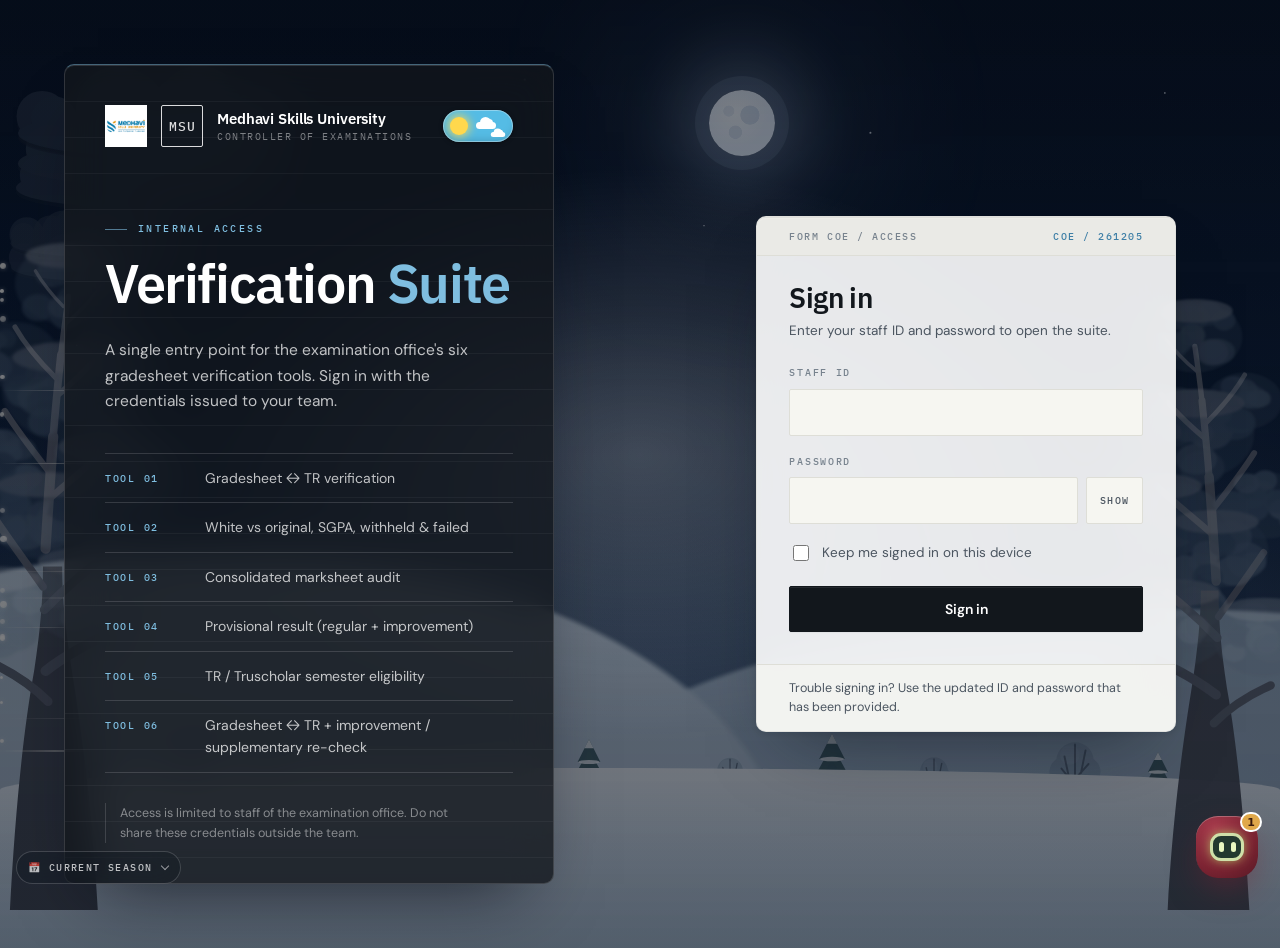
==== commit f94cb97a: "Add files via upload" ====
--- a/index.html
+++ b/index.html
@@ -678,13 +678,90 @@
         <div class="signin-load__layer signin-load__mountains" data-parallax="0.12" data-tile="520"></div>
         <div class="signin-load__layer signin-load__hills"     data-parallax="0.30" data-tile="420"></div>
         <div class="signin-load__layer signin-load__treesBack" data-parallax="0.62" data-tile="300"></div>
+
+        <!-- DESTINATION — Medhavi Skills University. It rides in with the road
+             (script.js moves it) and comes to rest where the bus stops. -->
+        <div class="signin-load__campus" id="signinCampus">
+          <svg viewBox="0 0 360 140" fill="none" xmlns="http://www.w3.org/2000/svg">
+            <defs>
+              <clipPath id="signinLogoClip"><rect x="104" y="9" width="152" height="46" rx="3"/></clipPath>
+            </defs>
+
+            <!-- lawn the campus stands on -->
+            <rect x="0" y="132" width="360" height="8" fill="#7DB55F"/>
+
+            <!-- entrance gate pillars (left) -->
+            <rect x="6"  y="92" width="9" height="44" fill="#E9DFCF" stroke="#B7A78D"/>
+            <rect x="4"  y="88" width="13" height="5" fill="#1B6E9E"/>
+            <circle cx="10.5" cy="84" r="3.2" fill="#FFE59A" stroke="#D7A93B"/>
+            <rect x="26" y="92" width="9" height="44" fill="#E9DFCF" stroke="#B7A78D"/>
+            <rect x="24" y="88" width="13" height="5" fill="#1B6E9E"/>
+            <circle cx="30.5" cy="84" r="3.2" fill="#FFE59A" stroke="#D7A93B"/>
+
+            <!-- trees beside the building -->
+            <rect x="47" y="112" width="4" height="22" fill="#6B4A2F"/>
+            <circle cx="49" cy="104" r="12" fill="#3F8E47"/>
+            <circle cx="45" cy="100" r="6.5" fill="#58A653"/>
+            <rect x="343" y="114" width="4" height="20" fill="#6B4A2F"/>
+            <circle cx="345" cy="106" r="11" fill="#3F8E47"/>
+            <circle cx="341" cy="102" r="6" fill="#58A653"/>
+
+            <!-- main block -->
+            <rect x="64" y="60" width="268" height="74" fill="#F4EBDD" stroke="#C9B89C"/>
+            <rect x="62" y="56" width="272" height="6" rx="1.5" fill="#1B6E9E"/>
+            <rect x="64" y="94" width="268" height="2.5" fill="#E8A21F" opacity=".85"/>
+
+            <!-- windows, upper floor -->
+            <g fill="#9CCBE6" stroke="#5E8FB0" stroke-width=".8">
+              <rect x="74"  y="68" width="14" height="18"/><rect x="96"  y="68" width="14" height="18"/>
+              <rect x="118" y="68" width="14" height="18"/><rect x="140" y="68" width="14" height="18"/>
+              <rect x="242" y="68" width="14" height="18"/><rect x="264" y="68" width="14" height="18"/>
+              <rect x="286" y="68" width="14" height="18"/><rect x="308" y="68" width="14" height="18"/>
+              <!-- ground floor -->
+              <rect x="74"  y="104" width="14" height="18"/><rect x="96"  y="104" width="14" height="18"/>
+              <rect x="118" y="104" width="14" height="18"/><rect x="140" y="104" width="14" height="18"/>
+              <rect x="242" y="104" width="14" height="18"/><rect x="264" y="104" width="14" height="18"/>
+              <rect x="286" y="104" width="14" height="18"/><rect x="308" y="104" width="14" height="18"/>
+            </g>
+            <g stroke="#FFFFFF" stroke-width=".7" opacity=".7">
+              <path d="M81 68v18M103 68v18M125 68v18M147 68v18M249 68v18M271 68v18M293 68v18M315 68v18"/>
+              <path d="M81 104v18M103 104v18M125 104v18M147 104v18M249 104v18M271 104v18M293 104v18M315 104v18"/>
+            </g>
+
+            <!-- central entrance portico -->
+            <rect x="162" y="60" width="72" height="74" fill="#FBF6EE" stroke="#C9B89C"/>
+            <path d="M156 66 L198 52 L240 66 Z" fill="#1B6E9E"/>
+            <rect x="156" y="66" width="84" height="4" fill="#155A82"/>
+            <g fill="#FFFFFF" stroke="#C9B89C" stroke-width=".8">
+              <rect x="167" y="72" width="6" height="58"/><rect x="181" y="72" width="6" height="58"/>
+              <rect x="209" y="72" width="6" height="58"/><rect x="223" y="72" width="6" height="58"/>
+            </g>
+            <path d="M189 134V104a9 9 0 0 1 18 0v30Z" fill="#7A4E2C" stroke="#5B381D"/>
+            <line x1="198" y1="96" x2="198" y2="134" stroke="#5B381D" stroke-width=".8"/>
+            <rect x="160" y="130" width="76" height="4" fill="#D9CBB4"/>
+            <rect x="166" y="126" width="64" height="4" fill="#E6DAC6"/>
+
+            <!-- name board with the university logo, on two posts above the roof -->
+            <rect x="122" y="50" width="3" height="10" fill="#4B5563"/>
+            <rect x="235" y="50" width="3" height="10" fill="#4B5563"/>
+            <rect x="102" y="7" width="156" height="50" rx="4" fill="#FFFFFF" stroke="#1B6E9E" stroke-width="2"/>
+            <g clip-path="url(#signinLogoClip)">
+              <image href="assets/logo.png" x="108.79" y="-38.26" width="140.84" height="140.84"/>
+            </g>
+
+            <!-- flag -->
+            <line x1="318" y1="56" x2="318" y2="20" stroke="#6B7280" stroke-width="1.6"/>
+            <path class="signin-load__flag" d="M319 21h17l-4 6 4 6h-17Z" fill="#E8A21F"/>
+          </svg>
+        </div>
+
         <div class="signin-load__street">
           <div class="signin-load__layer signin-load__lane"    data-parallax="1"    data-tile="64"></div>
         </div>
         <div class="signin-load__layer signin-load__verge"     data-parallax="1.35" data-tile="380"></div>
       </div>
 
-      <!-- the confirmation that appears in the space the truck leaves behind -->
+      <!-- the confirmation that appears once the bus has reached the university -->
       <div class="signin-load__seal" id="signinSeal" aria-hidden="true">
         <span class="signin-load__sealSigil">
           <svg viewBox="0 0 46 46" fill="none" xmlns="http://www.w3.org/2000/svg">
@@ -699,52 +776,115 @@
       </div>
 
       <div class="signin-load__track" id="signinTrack">
-        <div class="signin-load__truck" id="signinTruck">
+        <div class="signin-load__truck signin-load__bus" id="signinTruck">
           <span class="signin-load__exhaust" aria-hidden="true"></span>
 
+          <!-- SCHOOL BUS with children. Ids and wheel positions are unchanged from
+               the old truck, so script.js drives it exactly the same way. -->
           <svg viewBox="0 0 120 64" width="90" height="48" fill="none" xmlns="http://www.w3.org/2000/svg">
-            <ellipse cx="60" cy="54" rx="52" ry="4" fill="#000" opacity=".18"/>
-            <rect x="10" y="38" width="92" height="6" rx="2" fill="#0B1A2B"/>
-            <rect x="10" y="10" width="56" height="30" rx="3" fill="#F2A354"/>
-            <rect x="10" y="10" width="56" height="30" rx="3" stroke="#B9611C"/>
-            <line x1="24" y1="10" x2="24" y2="40" stroke="#B9611C" opacity=".55"/>
-            <line x1="38" y1="10" x2="38" y2="40" stroke="#B9611C" opacity=".55"/>
-            <line x1="52" y1="10" x2="52" y2="40" stroke="#B9611C" opacity=".55"/>
-            <rect x="10" y="10" width="56" height="4" rx="2" fill="#F7B37A"/>
-            <path d="M66 40V19c0-1.7 1.3-3 3-3h19c1.5 0 2.9.8 3.6 2.1l8.8 15.3c.4.7.6 1.5.6 2.3V40H66Z" fill="#EAF0F6" stroke="#B9C6D3"/>
-            <path d="M71 20h16.5c.6 0 1.2.3 1.5.9l4.8 8.6c.5.9-.2 2-1.2 2H71V20Z" fill="#6FA0C7" stroke="#4E7EA3" stroke-width=".75"/>
-            <line x1="80" y1="20" x2="80" y2="40" stroke="#B9C6D3"/>
-            <rect x="83" y="34" width="4" height="1.6" rx=".8" fill="#9FB2C6"/>
-            <rect x="98.5" y="33" width="3.5" height="4" rx="1" fill="#FBD98C"/>
-            <rect x="9" y="40" width="94" height="3" rx="1.4" fill="#0B1A2B" opacity=".35"/>
-            <path d="M22 44a10 10 0 0 1 20 0Z" fill="#0B1A2B"/>
-            <path d="M74 44a10 10 0 0 1 20 0Z" fill="#0B1A2B"/>
+            <ellipse cx="60" cy="54" rx="54" ry="4" fill="#000" opacity=".18"/>
+
+            <!-- body -->
+            <path d="M6 13a5 5 0 0 1 5-5h86c3 0 5.4 1.6 6.6 4.2l5.6 13.3c.5 1.1.8 2.4.8 3.6V40a4 4 0 0 1-4 4H10a4 4 0 0 1-4-4Z"
+                  fill="#F7C52B" stroke="#B98309" stroke-width="1"/>
+            <rect x="8" y="8.6" width="88" height="3" rx="1.5" fill="#FCDB6A"/>
+
+            <!-- passenger windows, each with a child -->
+            <g>
+              <rect x="11" y="13" width="11" height="13" rx="1.5" fill="#CFEAF7"/>
+              <rect x="24" y="13" width="11" height="13" rx="1.5" fill="#CFEAF7"/>
+              <rect x="37" y="13" width="11" height="13" rx="1.5" fill="#CFEAF7"/>
+              <rect x="50" y="13" width="11" height="13" rx="1.5" fill="#CFEAF7"/>
+              <rect x="63" y="13" width="11" height="13" rx="1.5" fill="#CFEAF7"/>
+            </g>
+            <!-- children: shirt, face, hair -->
+            <g>
+              <path d="M12 26v-3.2a4.5 4 0 0 1 9 0V26Z" fill="#E4573D"/>
+              <circle cx="16.5" cy="18.6" r="3.2" fill="#F1C27D"/>
+              <path d="M13.3 18.2a3.2 3.2 0 0 1 6.4 0c-1-1-2.3-1.4-3.2-1.4s-2.2.4-3.2 1.4Z" fill="#3B2416"/>
+
+              <path d="M25 26v-3.2a4.5 4 0 0 1 9 0V26Z" fill="#2E86C1"/>
+              <circle cx="29.5" cy="18.6" r="3.2" fill="#C68642"/>
+              <path d="M26.2 18.4a3.3 3.3 0 0 1 6.6 0c-.4-1.6-1.6-2.2-3.3-2.2s-2.9.6-3.3 2.2Z" fill="#1E1E1E"/>
+              <circle cx="26.2" cy="17" r="1.5" fill="#1E1E1E"/><circle cx="32.8" cy="17" r="1.5" fill="#1E1E1E"/>
+
+              <path d="M38 26v-3.2a4.5 4 0 0 1 9 0V26Z" fill="#3FA35B"/>
+              <circle cx="42.5" cy="18.6" r="3.2" fill="#8D5524"/>
+              <path d="M39.3 18.2a3.2 3.2 0 0 1 6.4 0c-1-1-2.3-1.4-3.2-1.4s-2.2.4-3.2 1.4Z" fill="#111"/>
+
+              <path d="M51 26v-3.2a4.5 4 0 0 1 9 0V26Z" fill="#9B59B6"/>
+              <circle cx="55.5" cy="18.6" r="3.2" fill="#E0AC69"/>
+              <path d="M52.2 18.4a3.3 3.3 0 0 1 6.6 0c-.4-1.6-1.6-2.2-3.3-2.2s-2.9.6-3.3 2.2Z" fill="#5A3A22"/>
+              <path d="M52.3 18.6c-.4 1.6-.4 3 .2 4.4M58.7 18.6c.4 1.6.4 3-.2 4.4" stroke="#5A3A22" stroke-width="1.2" stroke-linecap="round"/>
+
+              <path d="M64 26v-3.2a4.5 4 0 0 1 9 0V26Z" fill="#F39C12"/>
+              <circle cx="68.5" cy="18.6" r="3.2" fill="#FFDBAC"/>
+              <path d="M65.3 18.2a3.2 3.2 0 0 1 6.4 0c-1-1-2.3-1.4-3.2-1.4s-2.2.4-3.2 1.4Z" fill="#7A4A1E"/>
+
+              <!-- waving arms: only shown once the bus has arrived -->
+              <g class="signin-load__wave" stroke-width="1.6" stroke-linecap="round">
+                <path class="signin-load__arm" d="M20.5 23.5l1.2-6.5" stroke="#F1C27D"/>
+                <path class="signin-load__arm" d="M46.5 23.5l1.2-6.5" stroke="#8D5524"/>
+                <path class="signin-load__arm" d="M72.5 23.5l1.2-6.5" stroke="#FFDBAC"/>
+              </g>
+            </g>
+            <!-- window frames over the children -->
+            <g stroke="#3A3A3A" stroke-width="1">
+              <rect x="11" y="13" width="11" height="13" rx="1.5"/>
+              <rect x="24" y="13" width="11" height="13" rx="1.5"/>
+              <rect x="37" y="13" width="11" height="13" rx="1.5"/>
+              <rect x="50" y="13" width="11" height="13" rx="1.5"/>
+              <rect x="63" y="13" width="11" height="13" rx="1.5"/>
+            </g>
+
+            <!-- door -->
+            <rect x="77" y="12" width="11" height="29" rx="1" fill="#CFEAF7" stroke="#3A3A3A"/>
+            <line x1="82.5" y1="12" x2="82.5" y2="41" stroke="#3A3A3A" stroke-width=".8"/>
+
+            <!-- windshield with the driver -->
+            <path d="M91 13h7.4c1.3 0 2.4.7 2.9 1.9l4.3 10.1c.3.8-.3 1.6-1.1 1.6H91Z" fill="#CFEAF7" stroke="#3A3A3A"/>
+            <path d="M93 26.6v-2.4a3.6 3.2 0 0 1 7 0v2.4Z" fill="#1F4E79"/>
+            <circle cx="96.5" cy="20.4" r="2.7" fill="#C68642"/>
+            <path d="M93.6 19.6h5.8v-1.2a2.9 2.4 0 0 0-5.8 0Z" fill="#1F4E79"/>
+
+            <!-- side stripes and lights -->
+            <rect x="6.5" y="29.5" width="104" height="2" fill="#2B2B2B"/>
+            <rect x="6.5" y="34" width="70" height="1.2" fill="#2B2B2B"/>
+            <rect x="89" y="34" width="21" height="1.2" fill="#2B2B2B"/>
+            <rect x="106.5" y="32.6" width="3.6" height="3.6" rx="1" fill="#FFF3B0" stroke="#C9A227" stroke-width=".6"/>
+            <rect x="6" y="32.6" width="2.6" height="4" rx=".8" fill="#E5483A"/>
+            <rect x="5" y="40" width="7" height="4" rx="1.5" fill="#2B2B2B"/>
+            <rect x="104" y="40" width="8" height="4" rx="1.5" fill="#2B2B2B"/>
+
+            <!-- wheel arches -->
+            <path d="M22 44a10 10 0 0 1 20 0Z" fill="#2B2B2B"/>
+            <path d="M74 44a10 10 0 0 1 20 0Z" fill="#2B2B2B"/>
 
             <!-- REAR WHEEL — tire fixed at 32,46 r=9; only the hub group rotates -->
             <g id="signinWheelBack" class="signin-load__wheel">
-              <circle cx="32" cy="46" r="9" fill="#16324D"/>
-              <circle cx="32" cy="46" r="9" stroke="#0B1A2B" stroke-width="1.5"/>
+              <circle cx="32" cy="46" r="9" fill="#1F2933"/>
+              <circle cx="32" cy="46" r="9" stroke="#0B1218" stroke-width="1.5"/>
               <g id="signinWheelBackSpin" class="signin-load__wheelSpin">
                 <line x1="32" y1="39.5" x2="32" y2="43" stroke="#DCE4EC" stroke-width="1.5" stroke-linecap="round"/>
                 <line x1="38.5" y1="46" x2="35" y2="46" stroke="#DCE4EC" stroke-width="1.5" stroke-linecap="round"/>
                 <line x1="32" y1="52.5" x2="32" y2="49" stroke="#DCE4EC" stroke-width="1.5" stroke-linecap="round"/>
                 <line x1="25.5" y1="46" x2="29" y2="46" stroke="#DCE4EC" stroke-width="1.5" stroke-linecap="round"/>
                 <circle cx="32" cy="46" r="3.2" fill="#DCE4EC"/>
-                <circle cx="32" cy="46" r="1.2" fill="#16324D"/>
+                <circle cx="32" cy="46" r="1.2" fill="#1F2933"/>
               </g>
             </g>
 
             <!-- FRONT WHEEL — tire fixed at 84,46 r=9; only the hub group rotates -->
             <g id="signinWheelFront" class="signin-load__wheel">
-              <circle cx="84" cy="46" r="9" fill="#16324D"/>
-              <circle cx="84" cy="46" r="9" stroke="#0B1A2B" stroke-width="1.5"/>
+              <circle cx="84" cy="46" r="9" fill="#1F2933"/>
+              <circle cx="84" cy="46" r="9" stroke="#0B1218" stroke-width="1.5"/>
               <g id="signinWheelFrontSpin" class="signin-load__wheelSpin">
                 <line x1="84" y1="39.5" x2="84" y2="43" stroke="#DCE4EC" stroke-width="1.5" stroke-linecap="round"/>
                 <line x1="90.5" y1="46" x2="87" y2="46" stroke="#DCE4EC" stroke-width="1.5" stroke-linecap="round"/>
                 <line x1="84" y1="52.5" x2="84" y2="49" stroke="#DCE4EC" stroke-width="1.5" stroke-linecap="round"/>
                 <line x1="77.5" y1="46" x2="81" y2="46" stroke="#DCE4EC" stroke-width="1.5" stroke-linecap="round"/>
                 <circle cx="84" cy="46" r="3.2" fill="#DCE4EC"/>
-                <circle cx="84" cy="46" r="1.2" fill="#16324D"/>
+                <circle cx="84" cy="46" r="1.2" fill="#1F2933"/>
               </g>
             </g>
           </svg>
--- a/style.css
+++ b/style.css
@@ -1828,7 +1828,7 @@
 }
 
 /* ============================================================
-   15. Sign-in loading screen (truck)
+   15. Sign-in loading screen (school bus to the university)
    Shown between a successful sign-in and the portal.
    Add-on section: nothing above this line is affected.
    ============================================================ */
@@ -1994,8 +1994,8 @@
 
 .signin-load__exhaust{
   position:absolute;
-  left:6px;
-  top:6px;
+  left:-2px;
+  top:38px;
   width:8px;
   height:8px;
   border-radius:50%;
@@ -2006,6 +2006,46 @@
 @keyframes signinPuff{
   0%{ opacity:.6; transform:translate(0,0) scale(.6); }
   100%{ opacity:0; transform:translate(-18px,-12px) scale(1.8); }
+}
+
+/* bus parked at the university: engine off, children wave */
+.signin-load__truck.is-parked .signin-load__exhaust{ animation:none; opacity:0; }
+.signin-load__arm{
+  opacity:0;
+  transform-box:fill-box;
+  transform-origin:50% 100%;
+}
+.signin-load__truck.is-parked .signin-load__arm{
+  opacity:1;
+  animation:signinWave .5s ease-in-out infinite alternate;
+}
+.signin-load__truck.is-parked .signin-load__arm:nth-child(2){ animation-delay:.15s; }
+.signin-load__truck.is-parked .signin-load__arm:nth-child(3){ animation-delay:.3s; }
+@keyframes signinWave{
+  from{ transform:rotate(-14deg); }
+  to  { transform:rotate(16deg); }
+}
+
+/* the destination: Medhavi Skills University. It stands on the grass right
+   behind the road; script.js slides it in with the road and parks it. */
+.signin-load__campus{
+  position:absolute;
+  left:0;
+  bottom:74px;
+  width:min(54%, 360px);
+  transform:translateX(2000px);
+  will-change:transform;
+  pointer-events:none;
+}
+.signin-load__campus svg{ display:block; width:100%; height:auto; }
+.signin-load__flag{
+  transform-box:fill-box;
+  transform-origin:0 50%;
+  animation:signinFlag 1.1s ease-in-out infinite alternate;
+}
+@keyframes signinFlag{
+  from{ transform:skewY(-4deg) scaleX(.92); }
+  to  { transform:skewY(4deg)  scaleX(1); }
 }
 
 /* the tire circles themselves are never transformed; only the hub group is */
@@ -2034,12 +2074,12 @@
   background:linear-gradient(90deg, var(--seal), var(--slab-accent));
 }
 
-/* confirmation shown in the sky once the truck has driven off */
+/* confirmation shown in the sky once the bus has arrived */
 .signin-load__seal{
   position:absolute;
   z-index:3;
-  left:50%;
-  top:78px;
+  left:27%;
+  top:40px;
   display:flex;
   align-items:center;
   gap:12px;
@@ -2116,7 +2156,8 @@
   .signin-load__street{ bottom:20px; height:40px; }
   .signin-load__verge{ height:28px; }
   .signin-load__sun{ width:36px; height:36px; top:18px; }
-  .signin-load__seal{ top:58px; }
+  .signin-load__seal{ top:7px; left:50%; padding:7px 14px 7px 9px; }
+  .signin-load__campus{ bottom:58px; width:min(52%, 360px); }
   .signin-load__truck{ width:90px; height:48px; left:-90px; top:121px; }
   .signin-load__truck svg{ width:90px; height:48px; }
   .signin-load__sealWord{ font-size:13px; letter-spacing:.12em; }
@@ -2129,7 +2170,9 @@
   .signin-load__layer,
   .signin-load__roadFill,
   .signin-load__wheelSpin,
-  .signin-load__exhaust{
+  .signin-load__exhaust,
+  .signin-load__flag,
+  .signin-load__arm{
     transition:none !important;
     animation:none !important;
   }
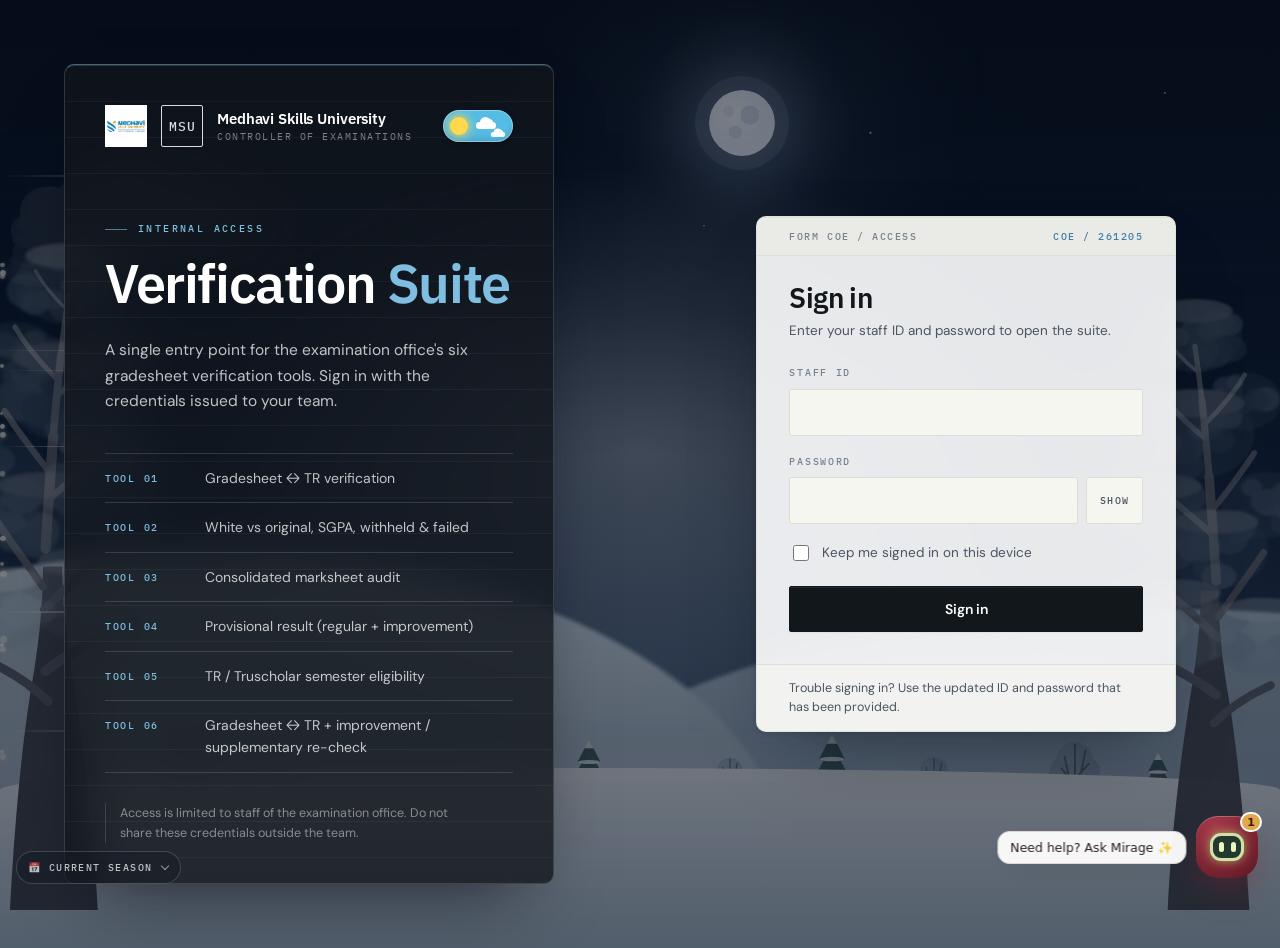
==== commit 1ab1d4ca: "Add files via upload" ====
--- a/index.html
+++ b/index.html
@@ -290,38 +290,223 @@
           </dl>
         </div>
 
-        <!-- signature: a specimen comparison record -->
-        <aside class="specimen reveal" aria-label="Illustration of a field-by-field comparison">
-          <div class="specimen__head">
-            <span>Specimen — field comparison</span>
-            <span class="specimen__key" aria-hidden="true">TR · PDF</span>
+        <!-- signature: a specimen comparison record, one panel per tool.
+             The panels cycle 01 → 06 → 01 (see the specimen script at the end of
+             this file). Edit a panel's rows here to change what it shows. -->
+        <aside class="specimen reveal" data-specimen aria-label="Illustration of what each tool checks" aria-roledescription="carousel">
+          <div class="specimen__deck">
+
+            <!-- TOOL 01 -->
+            <div class="specimen__panel is-active" data-label="Tool 01 · Marksheet vs TR" aria-hidden="false" role="group" aria-roledescription="slide" aria-label="Tool 01 of 06">
+              <div class="specimen__head">
+                <span>Specimen — field comparison</span>
+                <span class="specimen__key" aria-hidden="true">TR · PDF</span>
+              </div>
+
+              <div class="specimen__cols" aria-hidden="true">
+                <span>Field</span>
+                <span>Tabulated result</span>
+                <span>Gradesheet</span>
+                <span></span>
+              </div>
+
+              <ul class="specimen__rows">
+                <li class="ok"><span class="specimen__field">Registration No.</span><span class="specimen__val">23BSC0148</span><span class="specimen__val specimen__val--b">23BSC0148</span><span class="specimen__mark" aria-hidden="true">✓</span></li>
+                <li class="ok"><span class="specimen__field">Credit structure</span><span class="specimen__val">3-0-0</span><span class="specimen__val specimen__val--b">3-0-0</span><span class="specimen__mark" aria-hidden="true">✓</span></li>
+                <li class="bad"><span class="specimen__field">SGPA</span><span class="specimen__val">7.6</span><span class="specimen__val specimen__val--b">7.60</span><span class="specimen__mark" aria-hidden="true">✕</span></li>
+                <li class="ok"><span class="specimen__field">Total credit points</span><span class="specimen__val">218</span><span class="specimen__val specimen__val--b">218</span><span class="specimen__mark" aria-hidden="true">✓</span></li>
+                <li class="bad"><span class="specimen__field">Mother's name</span><span class="specimen__val">Sunita Devi</span><span class="specimen__val specimen__val--b">blank</span><span class="specimen__mark" aria-hidden="true">✕</span></li>
+                <li class="ok"><span class="specimen__field">Course code</span><span class="specimen__val">MTL100 [T]</span><span class="specimen__val specimen__val--b">MTL100 [T]</span><span class="specimen__mark" aria-hidden="true">✓</span></li>
+              </ul>
+
+              <div class="specimen__tally" aria-hidden="true">
+                <span class="specimen__tallyOk">04 matched</span>
+                <span class="specimen__tallyBad">02 flagged</span>
+              </div>
+
+              <p class="specimen__foot">
+                Every difference is written to the report with the field, both values and the kind of difference found.
+              </p>
+            </div>
+
+            <!-- TOOL 02 -->
+            <div class="specimen__panel" data-label="Tool 02 · White vs Original" aria-hidden="true" role="group" aria-roledescription="slide" aria-label="Tool 02 of 06">
+              <div class="specimen__head">
+                <span>Specimen — white vs original</span>
+                <span class="specimen__key" aria-hidden="true">WHITE · ORIG</span>
+              </div>
+
+              <div class="specimen__cols" aria-hidden="true">
+                <span>Field</span>
+                <span>White copy</span>
+                <span>Sealed original</span>
+                <span></span>
+              </div>
+
+              <ul class="specimen__rows">
+                <li class="ok"><span class="specimen__field">Registration No.</span><span class="specimen__val">23BSC0148</span><span class="specimen__val specimen__val--b">23BSC0148</span><span class="specimen__mark" aria-hidden="true">✓</span></li>
+                <li class="ok"><span class="specimen__field">Student name</span><span class="specimen__val">Rahul Kumar</span><span class="specimen__val specimen__val--b">Rahul Kumar</span><span class="specimen__mark" aria-hidden="true">✓</span></li>
+                <li class="ok"><span class="specimen__field">MTL100 grade</span><span class="specimen__val">A</span><span class="specimen__val specimen__val--b">A</span><span class="specimen__mark" aria-hidden="true">✓</span></li>
+                <li class="ok"><span class="specimen__field">SGPA</span><span class="specimen__val">7.60</span><span class="specimen__val specimen__val--b">7.60</span><span class="specimen__mark" aria-hidden="true">✓</span></li>
+                <li class="bad"><span class="specimen__field">Percentage</span><span class="specimen__val">76.00</span><span class="specimen__val specimen__val--b">76.40</span><span class="specimen__mark" aria-hidden="true">✕</span></li>
+                <li class="bad"><span class="specimen__field">Publication date</span><span class="specimen__val">12-07-2026</span><span class="specimen__val specimen__val--b">14-07-2026</span><span class="specimen__mark" aria-hidden="true">✕</span></li>
+              </ul>
+
+              <div class="specimen__tally" aria-hidden="true">
+                <span class="specimen__tallyOk">04 matched</span>
+                <span class="specimen__tallyBad">02 flagged</span>
+              </div>
+
+              <p class="specimen__foot">
+                Each white-background copy is paired with its sealed original on registration number and compared field by field.
+              </p>
+            </div>
+
+            <!-- TOOL 03 -->
+            <div class="specimen__panel" data-label="Tool 03 · Consolidated Marksheet Checker" aria-hidden="true" role="group" aria-roledescription="slide" aria-label="Tool 03 of 06">
+              <div class="specimen__head">
+                <span>Specimen — consolidated audit</span>
+                <span class="specimen__key" aria-hidden="true">PDF · EXACT</span>
+              </div>
+
+              <div class="specimen__cols" aria-hidden="true">
+                <span>Check</span>
+                <span>Printed</span>
+                <span>Recomputed</span>
+                <span></span>
+              </div>
+
+              <ul class="specimen__rows">
+                <li class="ok"><span class="specimen__field">Sem 1 credits</span><span class="specimen__val">22</span><span class="specimen__val specimen__val--b">22</span><span class="specimen__mark" aria-hidden="true">✓</span></li>
+                <li class="ok"><span class="specimen__field">Sem 1 SGPA</span><span class="specimen__val">7.82</span><span class="specimen__val specimen__val--b">7.82</span><span class="specimen__mark" aria-hidden="true">✓</span></li>
+                <li class="bad"><span class="specimen__field">Sem 2 SGPA</span><span class="specimen__val">8.10</span><span class="specimen__val specimen__val--b">8.09</span><span class="specimen__mark" aria-hidden="true">✕</span></li>
+                <li class="ok"><span class="specimen__field">CGPA</span><span class="specimen__val">7.95</span><span class="specimen__val specimen__val--b">7.95</span><span class="specimen__mark" aria-hidden="true">✓</span></li>
+                <li class="ok"><span class="specimen__field">Percentage</span><span class="specimen__val">79.50</span><span class="specimen__val specimen__val--b">79.50</span><span class="specimen__mark" aria-hidden="true">✓</span></li>
+                <li class="ok"><span class="specimen__field">Year of passing</span><span class="specimen__val">2026</span><span class="specimen__val specimen__val--b">2026</span><span class="specimen__mark" aria-hidden="true">✓</span></li>
+              </ul>
+
+              <div class="specimen__tally" aria-hidden="true">
+                <span class="specimen__tallyOk">05 matched</span>
+                <span class="specimen__tallyBad">01 flagged</span>
+              </div>
+
+              <p class="specimen__foot">
+                Every figure is recomputed from the subject rows with exact fractions, so a value either matches or it does not.
+              </p>
+            </div>
+
+            <!-- TOOL 04 -->
+            <div class="specimen__panel" data-label="Tool 04 · Provisional Result" aria-hidden="true" role="group" aria-roledescription="slide" aria-label="Tool 04 of 06">
+              <div class="specimen__head">
+                <span>Specimen — provisional result</span>
+                <span class="specimen__key" aria-hidden="true">REG · IMP</span>
+              </div>
+
+              <div class="specimen__cols" aria-hidden="true">
+                <span>Subject</span>
+                <span>Regular TR</span>
+                <span>Improvement TR</span>
+                <span></span>
+              </div>
+
+              <ul class="specimen__rows">
+                <li class="ok"><span class="specimen__field">MTL100 total</span><span class="specimen__val">32 F</span><span class="specimen__val specimen__val--b">48 P</span><span class="specimen__mark" aria-hidden="true">✓</span></li>
+                <li class="ok"><span class="specimen__field">CSL201 total</span><span class="specimen__val">61 P</span><span class="specimen__val specimen__val--b">—</span><span class="specimen__mark" aria-hidden="true">✓</span></li>
+                <li class="bad"><span class="specimen__field">PHY102 total</span><span class="specimen__val">28 F</span><span class="specimen__val specimen__val--b">31 F</span><span class="specimen__mark" aria-hidden="true">✕</span></li>
+                <li class="ok"><span class="specimen__field">HUL110 grace</span><span class="specimen__val">—</span><span class="specimen__val specimen__val--b">—</span><span class="specimen__mark" aria-hidden="true">✓</span></li>
+                <li class="bad"><span class="specimen__field">ELL105 grace</span><span class="specimen__val">W</span><span class="specimen__val specimen__val--b">—</span><span class="specimen__mark" aria-hidden="true">✕</span></li>
+                <li class="ok"><span class="specimen__field">Semesters loaded</span><span class="specimen__val">8</span><span class="specimen__val specimen__val--b">3</span><span class="specimen__mark" aria-hidden="true">✓</span></li>
+              </ul>
+
+              <div class="specimen__tally" aria-hidden="true">
+                <span class="specimen__tallyOk">04 cleared</span>
+                <span class="specimen__tallyBad">02 blocking</span>
+              </div>
+
+              <p class="specimen__foot">
+                The better attempt is kept for each subject; an F still standing, or a W in any grace cell, blocks the provisional result.
+              </p>
+            </div>
+
+            <!-- TOOL 05 -->
+            <div class="specimen__panel" data-label="Tool 05 · Tr-Tru Eligibility" aria-hidden="true" role="group" aria-roledescription="slide" aria-label="Tool 05 of 06">
+              <div class="specimen__head">
+                <span>Specimen — semester eligibility</span>
+                <span class="specimen__key" aria-hidden="true">TR · TRU</span>
+              </div>
+
+              <div class="specimen__cols" aria-hidden="true">
+                <span>Semester</span>
+                <span>File</span>
+                <span>Grades</span>
+                <span></span>
+              </div>
+
+              <ul class="specimen__rows">
+                <li class="ok"><span class="specimen__field">Semester 1</span><span class="specimen__val">TR</span><span class="specimen__val specimen__val--b">All P</span><span class="specimen__mark" aria-hidden="true">✓</span></li>
+                <li class="ok"><span class="specimen__field">Semester 2</span><span class="specimen__val">Truscholar</span><span class="specimen__val specimen__val--b">All P</span><span class="specimen__mark" aria-hidden="true">✓</span></li>
+                <li class="bad"><span class="specimen__field">Semester 3</span><span class="specimen__val">TR</span><span class="specimen__val specimen__val--b">MTL201 F</span><span class="specimen__mark" aria-hidden="true">✕</span></li>
+                <li class="ok"><span class="specimen__field">Semester 4</span><span class="specimen__val">Truscholar</span><span class="specimen__val specimen__val--b">All P</span><span class="specimen__mark" aria-hidden="true">✓</span></li>
+                <li class="ok"><span class="specimen__field">Semester 5</span><span class="specimen__val">TR</span><span class="specimen__val specimen__val--b">All P</span><span class="specimen__mark" aria-hidden="true">✓</span></li>
+                <li class="bad"><span class="specimen__field">Semester 6</span><span class="specimen__val">Truscholar</span><span class="specimen__val specimen__val--b">no grades</span><span class="specimen__mark" aria-hidden="true">✕</span></li>
+              </ul>
+
+              <div class="specimen__tally" aria-hidden="true">
+                <span class="specimen__tallyOk">04 clear</span>
+                <span class="specimen__tallyBad">02 not eligible</span>
+              </div>
+
+              <p class="specimen__foot">
+                The student is matched across semesters by Enrollment No; one F, or a semester with no grades, makes them Not Eligible.
+              </p>
+            </div>
+
+            <!-- TOOL 06 -->
+            <div class="specimen__panel" data-label="Tool 06 · Marksheet vs TR + Improvement" aria-hidden="true" role="group" aria-roledescription="slide" aria-label="Tool 06 of 06">
+              <div class="specimen__head">
+                <span>Specimen — improvement re-check</span>
+                <span class="specimen__key" aria-hidden="true">PAGE 1 · 2</span>
+              </div>
+
+              <div class="specimen__cols" aria-hidden="true">
+                <span>Field</span>
+                <span>Recomputed</span>
+                <span>Gradesheet</span>
+                <span></span>
+              </div>
+
+              <ul class="specimen__rows">
+                <li class="ok"><span class="specimen__field">Exam type</span><span class="specimen__val">Supplementary</span><span class="specimen__val specimen__val--b">Supplementary</span><span class="specimen__mark" aria-hidden="true">✓</span></li>
+                <li class="ok"><span class="specimen__field">MTL100 marks</span><span class="specimen__val">48</span><span class="specimen__val specimen__val--b">48</span><span class="specimen__mark" aria-hidden="true">✓</span></li>
+                <li class="ok"><span class="specimen__field">MTL100 grade</span><span class="specimen__val">B</span><span class="specimen__val specimen__val--b">B</span><span class="specimen__mark" aria-hidden="true">✓</span></li>
+                <li class="ok"><span class="specimen__field">Total marks</span><span class="specimen__val">628</span><span class="specimen__val specimen__val--b">628</span><span class="specimen__mark" aria-hidden="true">✓</span></li>
+                <li class="bad"><span class="specimen__field">Percentage</span><span class="specimen__val">62.80</span><span class="specimen__val specimen__val--b">61.20</span><span class="specimen__mark" aria-hidden="true">✕</span></li>
+                <li class="ok"><span class="specimen__field">SGPA</span><span class="specimen__val">7.62</span><span class="specimen__val specimen__val--b">7.62</span><span class="specimen__mark" aria-hidden="true">✓</span></li>
+              </ul>
+
+              <div class="specimen__tally" aria-hidden="true">
+                <span class="specimen__tallyOk">05 matched</span>
+                <span class="specimen__tallyBad">01 flagged</span>
+              </div>
+
+              <p class="specimen__foot">
+                Only subjects in the new TR are replaced; total, percentage and SGPA are recomputed from both TRs and re-checked.
+              </p>
+            </div>
           </div>
 
-          <div class="specimen__cols" aria-hidden="true">
-            <span>Field</span>
-            <span>Tabulated result</span>
-            <span>Gradesheet</span>
-            <span></span>
+          <!-- which tool is showing; each step fills while its panel is on screen -->
+          <div class="specimen__nav">
+            <span class="specimen__navLabel" data-spec-label aria-live="polite">Tool 01 · Marksheet vs TR</span>
+            <div class="specimen__steps">
+              <button type="button" class="specimen__step is-active" aria-current="true" data-spec-go="0" aria-label="Show tool 01"><span>01</span><i class="specimen__stepBar" aria-hidden="true"></i></button>
+              <button type="button" class="specimen__step" data-spec-go="1" aria-label="Show tool 02"><span>02</span><i class="specimen__stepBar" aria-hidden="true"></i></button>
+              <button type="button" class="specimen__step" data-spec-go="2" aria-label="Show tool 03"><span>03</span><i class="specimen__stepBar" aria-hidden="true"></i></button>
+              <button type="button" class="specimen__step" data-spec-go="3" aria-label="Show tool 04"><span>04</span><i class="specimen__stepBar" aria-hidden="true"></i></button>
+              <button type="button" class="specimen__step" data-spec-go="4" aria-label="Show tool 05"><span>05</span><i class="specimen__stepBar" aria-hidden="true"></i></button>
+              <button type="button" class="specimen__step" data-spec-go="5" aria-label="Show tool 06"><span>06</span><i class="specimen__stepBar" aria-hidden="true"></i></button>
+            </div>
           </div>
-
-          <ul class="specimen__rows">
-            <li class="ok"><span class="specimen__field">Registration No.</span><span class="specimen__val">23BSC0148</span><span class="specimen__val specimen__val--b">23BSC0148</span><span class="specimen__mark" aria-hidden="true">✓</span></li>
-            <li class="ok"><span class="specimen__field">Credit structure</span><span class="specimen__val">3-0-0</span><span class="specimen__val specimen__val--b">3-0-0</span><span class="specimen__mark" aria-hidden="true">✓</span></li>
-            <li class="bad"><span class="specimen__field">SGPA</span><span class="specimen__val">7.6</span><span class="specimen__val specimen__val--b">7.60</span><span class="specimen__mark" aria-hidden="true">✕</span></li>
-            <li class="ok"><span class="specimen__field">Total credit points</span><span class="specimen__val">218</span><span class="specimen__val specimen__val--b">218</span><span class="specimen__mark" aria-hidden="true">✓</span></li>
-            <li class="bad"><span class="specimen__field">Mother's name</span><span class="specimen__val">Sunita Devi</span><span class="specimen__val specimen__val--b">blank</span><span class="specimen__mark" aria-hidden="true">✕</span></li>
-            <li class="ok"><span class="specimen__field">Course code</span><span class="specimen__val">MTL100 [T]</span><span class="specimen__val specimen__val--b">MTL100 [T]</span><span class="specimen__mark" aria-hidden="true">✓</span></li>
-          </ul>
-
-          <div class="specimen__tally" aria-hidden="true">
-            <span class="specimen__tallyOk">04 matched</span>
-            <span class="specimen__tallyBad">02 flagged</span>
-          </div>
-
-          <p class="specimen__foot">
-            Every difference is written to the report with the field, both values
-            and the kind of difference found.
-          </p>
         </aside>
       </div>
     </section>
@@ -422,7 +607,7 @@
           </article>
 
           <!-- TOOL 03 -->
-          <article class="tool tool--secondary tool--wide reveal">
+          <article class="tool tool--secondary reveal">
             <div class="tool__index" aria-hidden="true">03</div>
             <div class="tool__body">
               <p class="tool__kicker">Consolidated transcript ↔ exact arithmetic</p>
@@ -527,7 +712,7 @@
           </article>
 
           <!-- TOOL 06 -->
-          <article class="tool tool--secondary tool--wide reveal">
+          <article class="tool tool--secondary reveal">
             <div class="tool__index" aria-hidden="true">06</div>
             <div class="tool__body">
               <p class="tool__kicker">Gradesheet ↔ TR, plus improvement / supplementary re-check</p>
@@ -905,6 +1090,93 @@
 </div>
 
 <script src="script.js"></script>
+<!-- specimen carousel: cycles the hero specimen through tools 01 → 06, then back to 01 -->
+<script>
+(function () {
+  var spec = document.querySelector("[data-specimen]");
+  if (!spec) return;
+
+  var panels = Array.prototype.slice.call(spec.querySelectorAll(".specimen__panel"));
+  var steps  = Array.prototype.slice.call(spec.querySelectorAll("[data-spec-go]"));
+  var label  = spec.querySelector("[data-spec-label]");
+  var app    = document.getElementById("app");
+  var DURATION = 5000;                       /* ms each tool stays on screen */
+  var reduce = window.matchMedia ? window.matchMedia("(prefers-reduced-motion: reduce)") : { matches: false };
+
+  var index = 0, elapsed = 0, last = null;
+  var hovering = false, focused = false, inView = false;
+
+  function show(n) {
+    index = (n + panels.length) % panels.length;
+    elapsed = 0;
+    panels.forEach(function (p, k) {
+      var on = k === index;
+      p.classList.toggle("is-active", on);
+      p.setAttribute("aria-hidden", on ? "false" : "true");
+    });
+    steps.forEach(function (b, k) {
+      var on = k === index;
+      b.classList.toggle("is-active", on);
+      if (on) b.setAttribute("aria-current", "true"); else b.removeAttribute("aria-current");
+      b.style.setProperty("--p", "0");
+    });
+    if (label) label.textContent = panels[index].getAttribute("data-label");
+  }
+
+  function running() {
+    return inView && !hovering && !focused && !document.hidden && !reduce.matches;
+  }
+
+  function tick(t) {
+    if (last === null) last = t;
+    var dt = Math.min(t - last, 100);        /* no jump after a background tab */
+    last = t;
+    if (running()) {
+      elapsed += dt;
+      if (elapsed >= DURATION) show(index + 1);
+      else steps[index].style.setProperty("--p", (elapsed / DURATION).toFixed(4));
+    }
+    window.requestAnimationFrame(tick);
+  }
+
+  steps.forEach(function (b, k) {
+    b.addEventListener("click", function () { show(k); });
+    b.addEventListener("keydown", function (e) {
+      if (e.key !== "ArrowRight" && e.key !== "ArrowLeft") return;
+      e.preventDefault();
+      var next = (k + (e.key === "ArrowRight" ? 1 : -1) + steps.length) % steps.length;
+      show(next);
+      steps[next].focus();
+    });
+  });
+
+  /* pause while the reader is looking at or using the record */
+  spec.addEventListener("mouseenter", function () { hovering = true; });
+  spec.addEventListener("mouseleave", function () { hovering = false; });
+  spec.addEventListener("focusin",  function () { focused = true; });
+  spec.addEventListener("focusout", function (e) { if (!spec.contains(e.relatedTarget)) focused = false; });
+
+  /* only runs while the record is on screen (the portal is hidden until sign-in) */
+  if ("IntersectionObserver" in window) {
+    new IntersectionObserver(function (entries) {
+      inView = entries[0].isIntersecting;
+    }, { threshold: 0.25 }).observe(spec);
+  } else {
+    inView = true;
+  }
+
+  /* every sign-in starts again from tool 01 */
+  if (app && "MutationObserver" in window) {
+    new MutationObserver(function () {
+      if (app.hidden) show(0);
+    }).observe(app, { attributes: true, attributeFilter: ["hidden"] });
+  }
+
+  show(0);
+  window.requestAnimationFrame(tick);
+})();
+</script>
+
 <!-- seasonal background layer (add-on, never touches authentication) -->
 <script src="season.js"></script>
 </body>
--- a/style.css
+++ b/style.css
@@ -1223,7 +1223,7 @@
 .specimen__rows .bad .specimen__val--b{ color:var(--flag); }
 
 /* marks stroke in once the record is revealed */
-.specimen.is-in .specimen__mark{ animation:markIn .32s var(--ease) forwards; }
+.specimen.is-in .specimen__panel.is-active .specimen__mark{ animation:markIn .32s var(--ease) forwards; }
 .specimen.is-in .specimen__rows li:nth-child(1) .specimen__mark{ animation-delay:.14s; }
 .specimen.is-in .specimen__rows li:nth-child(2) .specimen__mark{ animation-delay:.22s; }
 .specimen.is-in .specimen__rows li:nth-child(3) .specimen__mark{ animation-delay:.30s; }
@@ -1267,6 +1267,100 @@
   background:var(--surface-2);
 }
 
+/* — specimen carousel: one panel per tool, stacked in a single grid cell so
+     the record keeps the height of its tallest panel and never jumps — */
+.specimen__deck{ display:grid; }
+.specimen__panel{
+  grid-area:1 / 1;
+  display:flex;
+  flex-direction:column;
+  opacity:0;
+  visibility:hidden;
+  transform:translateY(8px);
+  transition:opacity .45s var(--ease), transform .45s var(--ease), visibility 0s linear .45s;
+}
+.specimen__panel.is-active{
+  opacity:1;
+  visibility:visible;
+  transform:none;
+  transition:opacity .5s var(--ease) .08s, transform .5s var(--ease) .08s, visibility 0s;
+}
+.specimen__panel .specimen__foot{ flex:1; }
+
+/* rows of the incoming panel slide in one after another */
+.specimen.is-in .specimen__panel.is-active .specimen__rows li{ animation:specRow .42s var(--ease) both; }
+.specimen.is-in .specimen__panel.is-active .specimen__rows li:nth-child(2){ animation-delay:.05s; }
+.specimen.is-in .specimen__panel.is-active .specimen__rows li:nth-child(3){ animation-delay:.10s; }
+.specimen.is-in .specimen__panel.is-active .specimen__rows li:nth-child(4){ animation-delay:.15s; }
+.specimen.is-in .specimen__panel.is-active .specimen__rows li:nth-child(5){ animation-delay:.20s; }
+.specimen.is-in .specimen__panel.is-active .specimen__rows li:nth-child(6){ animation-delay:.25s; }
+@keyframes specRow{
+  from{ opacity:0; transform:translateX(-6px); }
+  to{   opacity:1; transform:none; }
+}
+
+.specimen__nav{
+  display:flex;
+  align-items:center;
+  justify-content:space-between;
+  gap:14px;
+  padding:10px 18px;
+  border-top:1px solid var(--rule);
+  background:var(--surface-3);
+}
+.specimen__navLabel{
+  min-width:0;
+  overflow:hidden;
+  text-overflow:ellipsis;
+  white-space:nowrap;
+  font-family:var(--font-mono);
+  font-size:9.5px;
+  font-weight:500;
+  letter-spacing:.14em;
+  text-transform:uppercase;
+  color:var(--ink-soft);
+}
+.specimen__steps{ display:flex; gap:6px; flex-shrink:0; }
+.specimen__step{
+  appearance:none;
+  display:flex;
+  flex-direction:column;
+  align-items:stretch;
+  gap:5px;
+  width:30px;
+  padding:4px 0;
+  border:0;
+  background:transparent;
+  font-family:var(--font-mono);
+  font-size:9px;
+  font-weight:500;
+  letter-spacing:.08em;
+  text-align:center;
+  color:var(--ink-faint);
+  cursor:pointer;
+  transition:color .2s var(--ease);
+}
+.specimen__step:hover,
+.specimen__step.is-active{ color:var(--seal); }
+.specimen__step:focus-visible{ outline:2px solid var(--seal); outline-offset:2px; border-radius:var(--radius); }
+.specimen__stepBar{
+  position:relative;
+  display:block;
+  height:2px;
+  border-radius:1px;
+  background:var(--rule);
+  overflow:hidden;
+}
+.specimen__stepBar::after{
+  content:"";
+  position:absolute;
+  inset:0;
+  background:var(--seal);
+  transform:scaleX(0);
+  transform-origin:left;
+}
+.specimen__step.is-active .specimen__stepBar::after{ transform:scaleX(var(--p, 0)); }
+
 /* ---------- 10. Sections + tool modules ---------- */
 .section{ padding:clamp(52px,6.5vw,92px) 0; border-top:1px solid var(--rule); }
 .section__head{ max-width:64ch; margin-bottom:clamp(28px,3.6vw,48px); }
@@ -1281,9 +1375,9 @@
 
 .tools{
   display:grid;
-  grid-template-columns:1.04fr .96fr;
+  grid-template-columns:repeat(2, minmax(0,1fr));
   gap:clamp(18px,2.2vw,28px);
-  align-items:start;
+  align-items:stretch;
 }
 
 /* each tool is a module of the system: index rail + record body */
@@ -1325,7 +1419,7 @@
 }
 .tool--secondary:hover{ border-color:var(--rule-strong); box-shadow:var(--shadow-lift); }
 
-/* third tool: spans the full row under tools 01 and 02 */
+/* full-row card (no longer used by any tool; kept for future use) */
 .tool--wide{
   grid-column:1 / -1;
   --tool-stagger:.24s;
@@ -1350,8 +1444,12 @@
 }
 
 .tool__body{
+  display:flex;
+  flex-direction:column;
+  align-items:flex-start;
   padding:clamp(24px,2.8vw,34px) clamp(22px,2.6vw,32px) clamp(26px,3vw,36px);
 }
+.tool__body > *{ max-width:100%; }
 
 .tool__kicker{
   font-family:var(--font-mono);
@@ -1445,7 +1543,9 @@
   color:var(--ink-soft);
 }
 
-.tool__cta{ margin-top:4px; }
+.tool__cta{ margin-top:auto; text-align:left; }
+.tool__list,
+.tool__modules{ align-self:stretch; }
 .tool--primary .tool__cta{
   --btn-bg:var(--on-slab);
   --btn-fg:var(--slab);
@@ -1788,6 +1888,8 @@
   }
   .reveal{ opacity:1; transform:none; }
   .specimen__mark{ opacity:1; transform:none; }
+  .specimen__panel{ transform:none; }
+  .specimen__rows li{ animation:none !important; }
 
   /* every staged element is shown immediately, no clipping, no stagger */
   .hero__copy .eyebrow,
